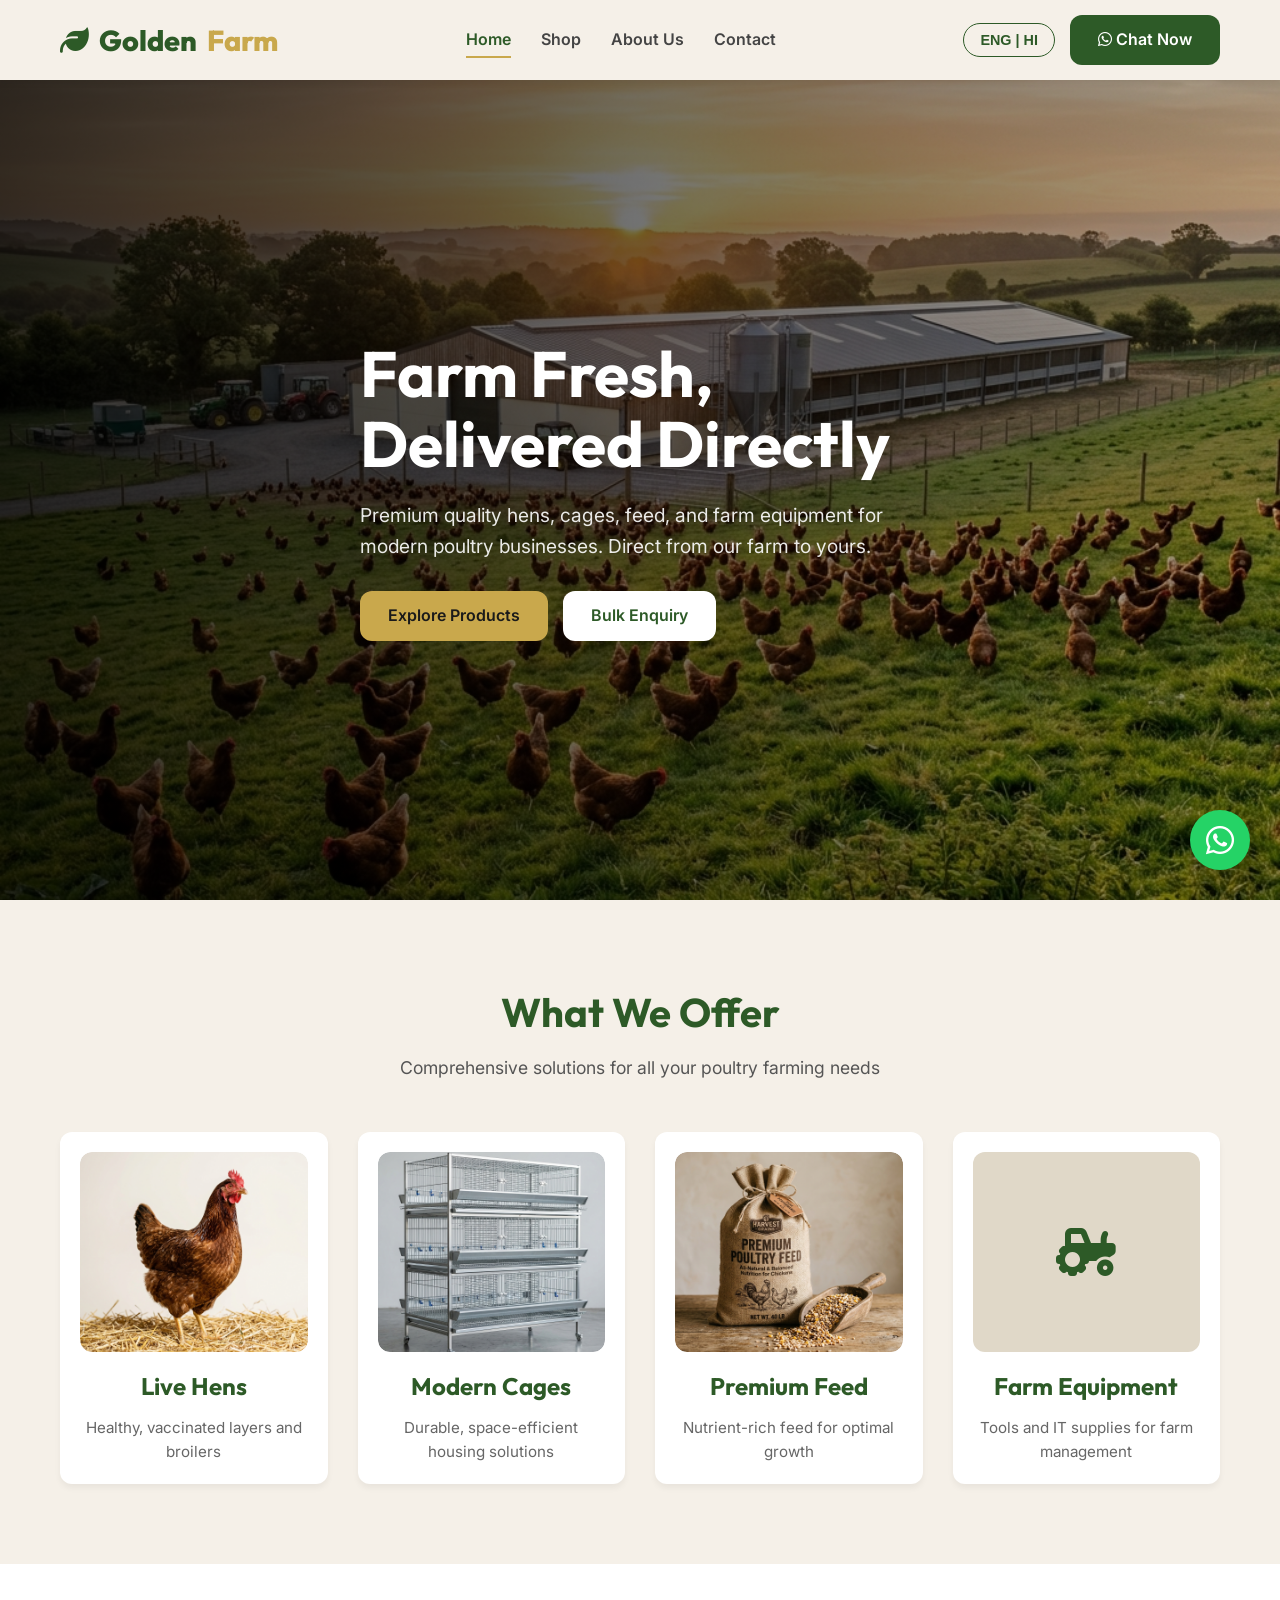
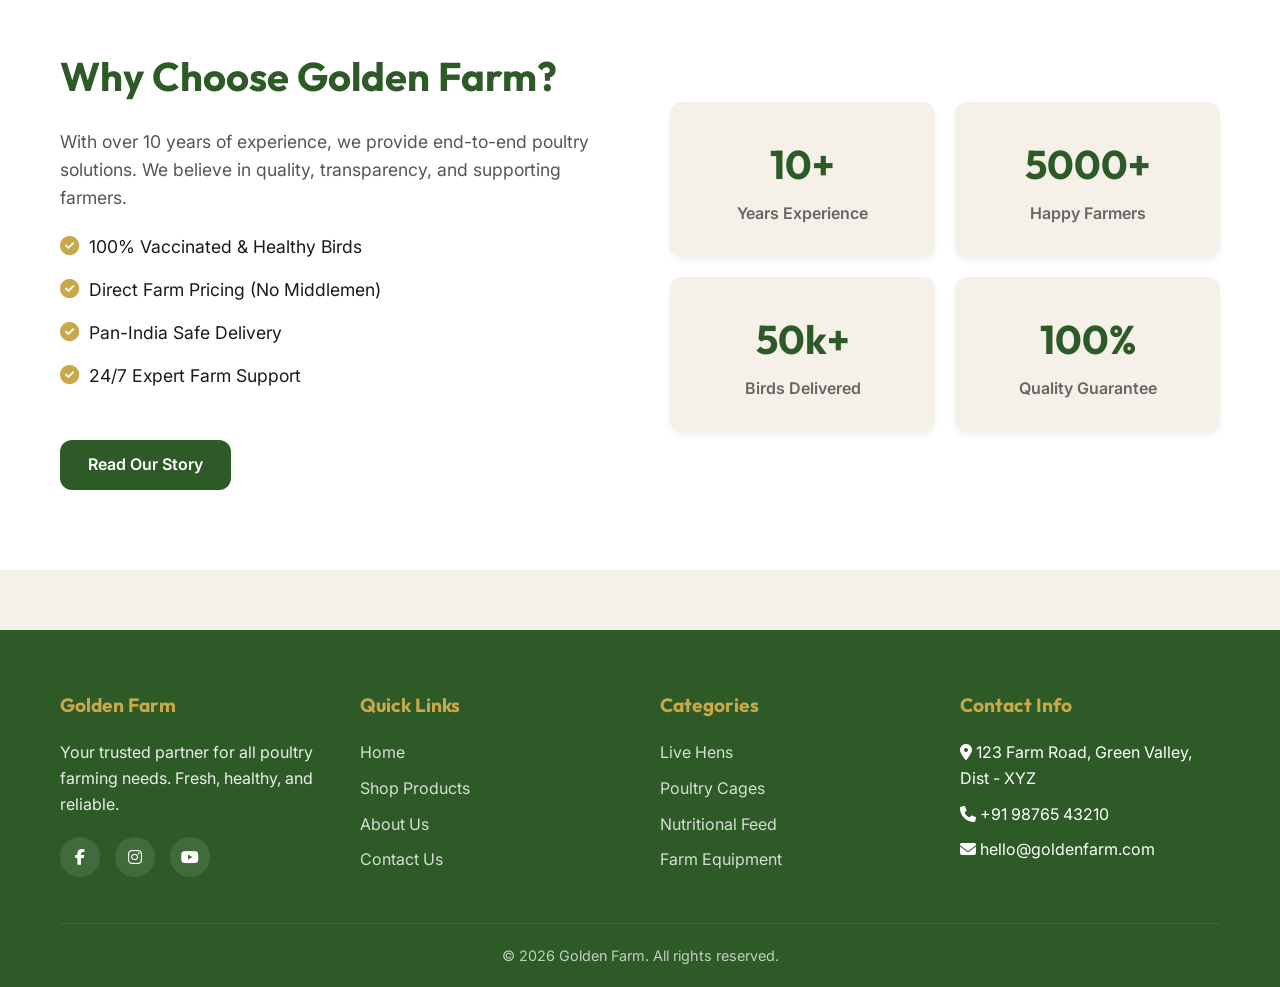
==== index.html @ 522b2b3b "Initial commit: Farm e-commerce website" ====
<!DOCTYPE html>
<html lang="en">
<head>
  <meta charset="UTF-8">
  <meta name="viewport" content="width=device-width, initial-scale=1.0">
  <title>Golden Farm | Premium Poultry Solutions</title>
  <meta name="description" content="Direct from farm poultry solutions. Buy live hens, premium cages, nutritious feed, and modern farming equipment.">
  
  <!-- Fonts -->
  <link rel="preconnect" href="https://fonts.googleapis.com">
  <link rel="preconnect" href="https://fonts.gstatic.com" crossorigin>
  <link href="https://fonts.googleapis.com/css2?family=Inter:wght@400;500;600&family=Outfit:wght@400;600;700;800&display=swap" rel="stylesheet">
  
  <!-- Icons -->
  <link rel="stylesheet" href="https://cdnjs.cloudflare.com/ajax/libs/font-awesome/6.4.0/css/all.min.css">
  
  <link rel="stylesheet" href="style.css">
</head>
<body>

  <!-- Header -->
  <header>
    <div class="container nav-container">
      <a href="index.html" class="logo">
        <i class="fa-solid fa-leaf"></i> Golden<span>Farm</span>
      </a>
      
      <nav class="nav-links">
        <a href="index.html" class="active">Home</a>
        <a href="shop.html">Shop</a>
        <a href="about.html">About Us</a>
        <a href="contact.html">Contact</a>
      </nav>
      
      <div class="nav-actions">
        <button class="lang-toggle">ENG | HI</button>
        <a href="https://wa.me/1234567890" target="_blank" class="btn btn-primary"><i class="fa-brands fa-whatsapp"></i> Chat Now</a>
      </div>
    </div>
  </header>

  <!-- Hero Section -->
  <section class="hero">
    <div class="hero-overlay"></div>
    <div class="container hero-content">
      <h1>Farm Fresh,<br>Delivered Directly</h1>
      <p>Premium quality hens, cages, feed, and farm equipment for modern poultry businesses. Direct from our farm to yours.</p>
      <div class="hero-buttons">
        <a href="shop.html" class="btn btn-accent">Explore Products</a>
        <a href="contact.html" class="btn btn-primary" style="background: white; color: var(--primary-color);">Bulk Enquiry</a>
      </div>
    </div>
  </section>

  <!-- Featured Categories -->
  <section class="categories section-padding">
    <div class="container">
      <div class="section-title">
        <h2>What We Offer</h2>
        <p>Comprehensive solutions for all your poultry farming needs</p>
      </div>
      
      <div class="category-grid">
        <a href="shop.html?category=hens" class="cat-card">
          <div class="cat-img">
            <img src="assets/hen.png" alt="Live Hens">
          </div>
          <h3>Live Hens</h3>
          <p>Healthy, vaccinated layers and broilers</p>
        </a>
        
        <a href="shop.html?category=cages" class="cat-card">
          <div class="cat-img">
            <img src="assets/cage.png" alt="Poultry Cages">
          </div>
          <h3>Modern Cages</h3>
          <p>Durable, space-efficient housing solutions</p>
        </a>
        
        <a href="shop.html?category=feed" class="cat-card">
          <div class="cat-img">
            <img src="assets/feed.png" alt="Poultry Feed">
          </div>
          <h3>Premium Feed</h3>
          <p>Nutrient-rich feed for optimal growth</p>
        </a>
        
        <a href="shop.html?category=equipment" class="cat-card">
          <div class="cat-img">
            <div style="background:#e0d8c8; height:100%; display:flex; align-items:center; justify-content:center; color:var(--primary-color); font-size:3rem;"><i class="fa-solid fa-tractor"></i></div>
          </div>
          <h3>Farm Equipment</h3>
          <p>Tools and IT supplies for farm management</p>
        </a>
      </div>
    </div>
  </section>

  <!-- Trust Section -->
  <section class="trust-section">
    <div class="container trust-flex">
      <div class="trust-content">
        <h2>Why Choose Golden Farm?</h2>
        <p>With over 10 years of experience, we provide end-to-end poultry solutions. We believe in quality, transparency, and supporting farmers.</p>
        <ul>
          <li><i class="fa-solid fa-check-circle"></i> 100% Vaccinated & Healthy Birds</li>
          <li><i class="fa-solid fa-check-circle"></i> Direct Farm Pricing (No Middlemen)</li>
          <li><i class="fa-solid fa-check-circle"></i> Pan-India Safe Delivery</li>
          <li><i class="fa-solid fa-check-circle"></i> 24/7 Expert Farm Support</li>
        </ul>
        <a href="about.html" class="btn btn-primary" style="margin-top: 20px;">Read Our Story</a>
      </div>
      <div class="trust-stats">
        <div class="stat-box">
          <h3>10+</h3>
          <p>Years Experience</p>
        </div>
        <div class="stat-box">
          <h3>5000+</h3>
          <p>Happy Farmers</p>
        </div>
        <div class="stat-box">
          <h3>50k+</h3>
          <p>Birds Delivered</p>
        </div>
        <div class="stat-box">
          <h3>100%</h3>
          <p>Quality Guarantee</p>
        </div>
      </div>
    </div>
  </section>

  <!-- Floating WhatsApp Button -->
  <a href="https://wa.me/1234567890" target="_blank" class="fab" aria-label="Chat on WhatsApp">
    <i class="fa-brands fa-whatsapp"></i>
  </a>

  <!-- Footer -->
  <footer>
    <div class="container">
      <div class="footer-grid">
        <div class="footer-col">
          <h3>Golden Farm</h3>
          <p>Your trusted partner for all poultry farming needs. Fresh, healthy, and reliable.</p>
          <div class="social-links">
            <a href="#"><i class="fa-brands fa-facebook-f"></i></a>
            <a href="#"><i class="fa-brands fa-instagram"></i></a>
            <a href="#"><i class="fa-brands fa-youtube"></i></a>
          </div>
        </div>
        
        <div class="footer-col">
          <h3>Quick Links</h3>
          <ul>
            <li><a href="index.html">Home</a></li>
            <li><a href="shop.html">Shop Products</a></li>
            <li><a href="about.html">About Us</a></li>
            <li><a href="contact.html">Contact Us</a></li>
          </ul>
        </div>
        
        <div class="footer-col">
          <h3>Categories</h3>
          <ul>
            <li><a href="shop.html">Live Hens</a></li>
            <li><a href="shop.html">Poultry Cages</a></li>
            <li><a href="shop.html">Nutritional Feed</a></li>
            <li><a href="shop.html">Farm Equipment</a></li>
          </ul>
        </div>
        
        <div class="footer-col">
          <h3>Contact Info</h3>
          <ul>
            <li><i class="fa-solid fa-location-dot"></i> 123 Farm Road, Green Valley, Dist - XYZ</li>
            <li><i class="fa-solid fa-phone"></i> +91 98765 43210</li>
            <li><i class="fa-solid fa-envelope"></i> hello@goldenfarm.com</li>
          </ul>
        </div>
      </div>
      <div class="footer-bottom">
        &copy; 2026 Golden Farm. All rights reserved.
      </div>
    </div>
  </footer>

</body>
</html>
---- style.css ----
:root {
  --primary-bg: #f5f0e8;
  --primary-color: #2d5a27;
  --accent-color: #c9a84c;
  --text-dark: #1a1a1a;
  --text-light: #ffffff;
  --font-heading: 'Outfit', sans-serif;
  --font-body: 'Inter', sans-serif;
  --shadow-subtle: 0 4px 6px rgba(0,0,0,0.05);
  --shadow-hover: 0 10px 20px rgba(0,0,0,0.12);
  --transition: all 0.3s ease;
  --border-radius: 12px;
}

* {
  margin: 0;
  padding: 0;
  box-sizing: border-box;
}

body {
  font-family: var(--font-body);
  background-color: var(--primary-bg);
  color: var(--text-dark);
  line-height: 1.6;
  padding-top: 80px; /* offset for sticky header */
}

h1, h2, h3, h4, h5, h6 {
  font-family: var(--font-heading);
  font-weight: 700;
  color: var(--primary-color);
}

a {
  text-decoration: none;
  color: inherit;
}

ul {
  list-style: none;
}

img {
  max-width: 100%;
  height: auto;
  display: block;
  border-radius: var(--border-radius);
}

.container {
  max-width: 1200px;
  margin: 0 auto;
  padding: 0 20px;
}

.section-padding {
  padding: 80px 0;
}

.section-title {
  text-align: center;
  margin-bottom: 50px;
}

.section-title h2 {
  font-size: 2.5rem;
  margin-bottom: 10px;
}

.section-title p {
  color: #555;
  font-size: 1.1rem;
}

/* --- BUTTONS --- */
.btn {
  display: inline-block;
  padding: 12px 28px;
  border-radius: var(--border-radius);
  font-weight: 600;
  cursor: pointer;
  transition: var(--transition);
  border: none;
  font-family: var(--font-body);
  text-align: center;
}

.btn-primary {
  background-color: var(--primary-color);
  color: var(--text-light);
}

.btn-primary:hover {
  background-color: #1e3d1a;
  transform: translateY(-2px);
  box-shadow: var(--shadow-hover);
}

.btn-accent {
  background-color: var(--accent-color);
  color: var(--text-dark);
}

.btn-accent:hover {
  background-color: #b5953d;
  transform: translateY(-2px);
  box-shadow: var(--shadow-hover);
}

/* --- NAVBAR --- */
header {
  background-color: rgba(245, 240, 232, 0.95);
  backdrop-filter: blur(10px);
  position: fixed;
  top: 0;
  width: 100%;
  z-index: 1000;
  box-shadow: var(--shadow-subtle);
  transition: var(--transition);
}

.nav-container {
  display: flex;
  justify-content: space-between;
  align-items: center;
  height: 80px;
}

.logo {
  font-family: var(--font-heading);
  font-size: 1.8rem;
  font-weight: 800;
  color: var(--primary-color);
  display: flex;
  align-items: center;
  gap: 10px;
}

.logo span {
  color: var(--accent-color);
}

.nav-links {
  display: flex;
  gap: 30px;
}

.nav-links a {
  font-weight: 600;
  color: #444;
  transition: var(--transition);
  padding: 5px 0;
  position: relative;
}

.nav-links a:hover, .nav-links a.active {
  color: var(--primary-color);
}

.nav-links a::after {
  content: '';
  position: absolute;
  width: 0;
  height: 2px;
  bottom: 0;
  left: 0;
  background-color: var(--accent-color);
  transition: var(--transition);
}

.nav-links a:hover::after, .nav-links a.active::after {
  width: 100%;
}

.nav-actions {
  display: flex;
  align-items: center;
  gap: 15px;
}

.lang-toggle {
  background: none;
  border: 1px solid var(--primary-color);
  color: var(--primary-color);
  padding: 8px 16px;
  border-radius: 20px;
  cursor: pointer;
  font-size: 0.9rem;
  font-weight: 700;
  transition: var(--transition);
}

.lang-toggle:hover {
  background: var(--primary-color);
  color: var(--text-light);
}

/* --- HERO SECTION --- */
.hero {
  position: relative;
  height: calc(100vh - 80px);
  min-height: 600px;
  background: url('assets/hero.png') center/cover no-repeat;
  display: flex;
  align-items: center;
}

.hero-overlay {
  position: absolute;
  top: 0; left: 0; width: 100%; height: 100%;
  background: linear-gradient(to right, rgba(0,0,0,0.8) 0%, rgba(0,0,0,0.3) 100%);
}

.hero-content {
  position: relative;
  z-index: 10;
  color: var(--text-light);
  max-width: 600px;
}

.hero-content h1 {
  font-size: 4rem;
  color: var(--text-light);
  margin-bottom: 20px;
  line-height: 1.1;
}

.hero-content p {
  font-size: 1.2rem;
  margin-bottom: 30px;
  opacity: 0.9;
}

.hero-buttons {
  display: flex;
  gap: 15px;
}

/* --- CATEGORIES --- */
.category-grid {
  display: grid;
  grid-template-columns: repeat(auto-fit, minmax(250px, 1fr));
  gap: 30px;
}

.cat-card {
  background: white;
  border-radius: var(--border-radius);
  padding: 20px;
  text-align: center;
  box-shadow: var(--shadow-subtle);
  transition: var(--transition);
  display: block;
}

.cat-card:hover {
  transform: translateY(-10px);
  box-shadow: var(--shadow-hover);
}

.cat-img {
  height: 200px;
  border-radius: var(--border-radius);
  overflow: hidden;
  margin-bottom: 15px;
}

.cat-img img {
  width: 100%;
  height: 100%;
  object-fit: cover;
  transition: transform 0.5s ease;
}

.cat-card:hover .cat-img img {
  transform: scale(1.05);
}

.cat-card h3 {
  font-size: 1.5rem;
  margin-bottom: 10px;
}

.cat-card p {
  color: #666;
  font-size: 0.95rem;
}

/* --- TRUST SECTION --- */
.trust-section {
  background-color: white;
  padding: 80px 0;
}

.trust-flex {
  display: flex;
  align-items: center;
  gap: 60px;
}

.trust-content {
  flex: 1;
}

.trust-content h2 {
  font-size: 2.5rem;
  margin-bottom: 20px;
}

.trust-content p {
  color: #555;
  margin-bottom: 20px;
  font-size: 1.1rem;
}

.trust-content ul {
  margin-bottom: 30px;
}

.trust-content ul li {
  margin-bottom: 15px;
  font-size: 1.1rem;
  display: flex;
  align-items: center;
  gap: 10px;
}

.trust-content ul li i {
  color: var(--accent-color);
  font-size: 1.2rem;
}

.trust-stats {
  flex: 1;
  display: grid;
  grid-template-columns: 1fr 1fr;
  gap: 20px;
}

.stat-box {
  background: var(--primary-bg);
  padding: 30px 20px;
  border-radius: var(--border-radius);
  text-align: center;
  box-shadow: var(--shadow-subtle);
}

.stat-box h3 {
  font-size: 2.5rem;
  color: var(--primary-color);
  margin-bottom: 5px;
}

.stat-box p {
  font-weight: 600;
  color: #666;
}

/* --- SHOP FILTERS & GRID --- */
.shop-filters {
  display: flex;
  justify-content: center;
  gap: 15px;
  margin-bottom: 40px;
  flex-wrap: wrap;
}

.filter-btn {
  background: white;
  border: 1px solid #ddd;
  padding: 10px 20px;
  border-radius: 30px;
  font-weight: 600;
  cursor: pointer;
  transition: var(--transition);
}

.filter-btn:hover, .filter-btn.active {
  background: var(--primary-color);
  color: white;
  border-color: var(--primary-color);
}

.product-grid {
  display: grid;
  grid-template-columns: repeat(auto-fill, minmax(280px, 1fr));
  gap: 30px;
}

.product-card {
  background: white;
  border-radius: var(--border-radius);
  overflow: hidden;
  box-shadow: var(--shadow-subtle);
  transition: var(--transition);
  display: flex;
  flex-direction: column;
}

.product-card:hover {
  transform: translateY(-5px);
  box-shadow: var(--shadow-hover);
}

.product-img {
  height: 250px;
  width: 100%;
  object-fit: cover;
  border-radius: 0;
}

.product-info {
  padding: 20px;
  display: flex;
  flex-direction: column;
  flex-grow: 1;
}

.product-info h3 {
  font-size: 1.3rem;
  margin-bottom: 5px;
}

.product-category {
  color: #888;
  font-size: 0.9rem;
  margin-bottom: 15px;
  text-transform: uppercase;
  letter-spacing: 1px;
}

.product-price {
  font-weight: 700;
  font-size: 1.2rem;
  color: var(--primary-color);
  margin-bottom: 20px;
}

.product-card .btn {
  width: 100%;
  margin-top: auto;
  display: flex;
  justify-content: center;
  align-items: center;
  gap: 10px;
}

/* --- ABOUT PAGE --- */
.page-header {
  background-color: var(--primary-color);
  color: white;
  padding: 60px 0;
  text-align: center;
}

.page-header h1 {
  color: white;
  font-size: 3rem;
  margin-bottom: 10px;
}

.page-header p {
  opacity: 0.9;
  font-size: 1.2rem;
}

.about-content {
  display: flex;
  gap: 50px;
  align-items: center;
}

.about-text {
  flex: 1;
}

.about-text p {
  margin-bottom: 20px;
  font-size: 1.1rem;
  color: #444;
}

.about-image {
  flex: 1;
}

.about-image img {
  border-radius: var(--border-radius);
  box-shadow: var(--shadow-hover);
}

/* --- CONTACT PAGE --- */
.contact-wrapper {
  display: flex;
  gap: 50px;
}

.contact-info {
  flex: 1;
  background: white;
  padding: 40px;
  border-radius: var(--border-radius);
  box-shadow: var(--shadow-subtle);
}

.contact-info h3 {
  font-size: 1.8rem;
  margin-bottom: 20px;
}

.contact-method {
  display: flex;
  align-items: flex-start;
  gap: 15px;
  margin-bottom: 30px;
}

.contact-method i {
  font-size: 1.5rem;
  color: var(--primary-color);
  margin-top: 5px;
}

.contact-method h4 {
  font-size: 1.1rem;
  margin-bottom: 5px;
}

.contact-method p {
  color: #666;
}

.contact-form {
  flex: 1.5;
  background: white;
  padding: 40px;
  border-radius: var(--border-radius);
  box-shadow: var(--shadow-subtle);
}

.form-group {
  margin-bottom: 20px;
}

.form-group label {
  display: block;
  font-weight: 600;
  margin-bottom: 8px;
  color: var(--text-dark);
}

.form-control {
  width: 100%;
  padding: 12px 15px;
  border: 1px solid #ccc;
  border-radius: 8px;
  font-family: var(--font-body);
  font-size: 1rem;
  transition: var(--transition);
}

.form-control:focus {
  outline: none;
  border-color: var(--primary-color);
  box-shadow: 0 0 0 3px rgba(45, 90, 39, 0.2);
}

textarea.form-control {
  resize: vertical;
  min-height: 120px;
}

/* --- FAB (WhatsApp) --- */
.fab {
  position: fixed;
  bottom: 30px;
  right: 30px;
  background-color: #25D366;
  color: white;
  width: 60px;
  height: 60px;
  border-radius: 50%;
  display: flex;
  justify-content: center;
  align-items: center;
  font-size: 2rem;
  box-shadow: var(--shadow-hover);
  z-index: 999;
  transition: var(--transition);
}

.fab:hover {
  transform: scale(1.1);
  color: white;
}

/* --- FOOTER --- */
footer {
  background-color: var(--primary-color);
  color: var(--text-light);
  padding: 60px 0 20px;
  margin-top: 60px;
}

.footer-grid {
  display: grid;
  grid-template-columns: repeat(auto-fit, minmax(250px, 1fr));
  gap: 40px;
  margin-bottom: 40px;
}

.footer-col h3 {
  color: var(--accent-color);
  margin-bottom: 20px;
  font-size: 1.2rem;
}

.footer-col p {
  opacity: 0.9;
  margin-bottom: 10px;
}

.footer-col ul li {
  margin-bottom: 10px;
}

.footer-col ul li a {
  opacity: 0.8;
  transition: var(--transition);
}

.footer-col ul li a:hover {
  opacity: 1;
  color: var(--accent-color);
}

.social-links {
  display: flex;
  gap: 15px;
  margin-top: 20px;
}

.social-links a {
  display: inline-flex;
  justify-content: center;
  align-items: center;
  width: 40px;
  height: 40px;
  background-color: rgba(255,255,255,0.1);
  border-radius: 50%;
  transition: var(--transition);
  color: white;
}

.social-links a:hover {
  background-color: var(--accent-color);
  color: var(--primary-color);
}

.footer-bottom {
  text-align: center;
  padding-top: 20px;
  border-top: 1px solid rgba(255,255,255,0.1);
  opacity: 0.7;
  font-size: 0.9rem;
}

/* --- MEDIA QUERIES --- */
@media (max-width: 992px) {
  .hero-content h1 {
    font-size: 3rem;
  }
  .trust-flex, .about-content, .contact-wrapper {
    flex-direction: column;
  }
}

@media (max-width: 768px) {
  .nav-links {
    display: none;
  }
  .hero-content h1 {
    font-size: 2.5rem;
  }
  .section-padding {
    padding: 50px 0;
  }
}
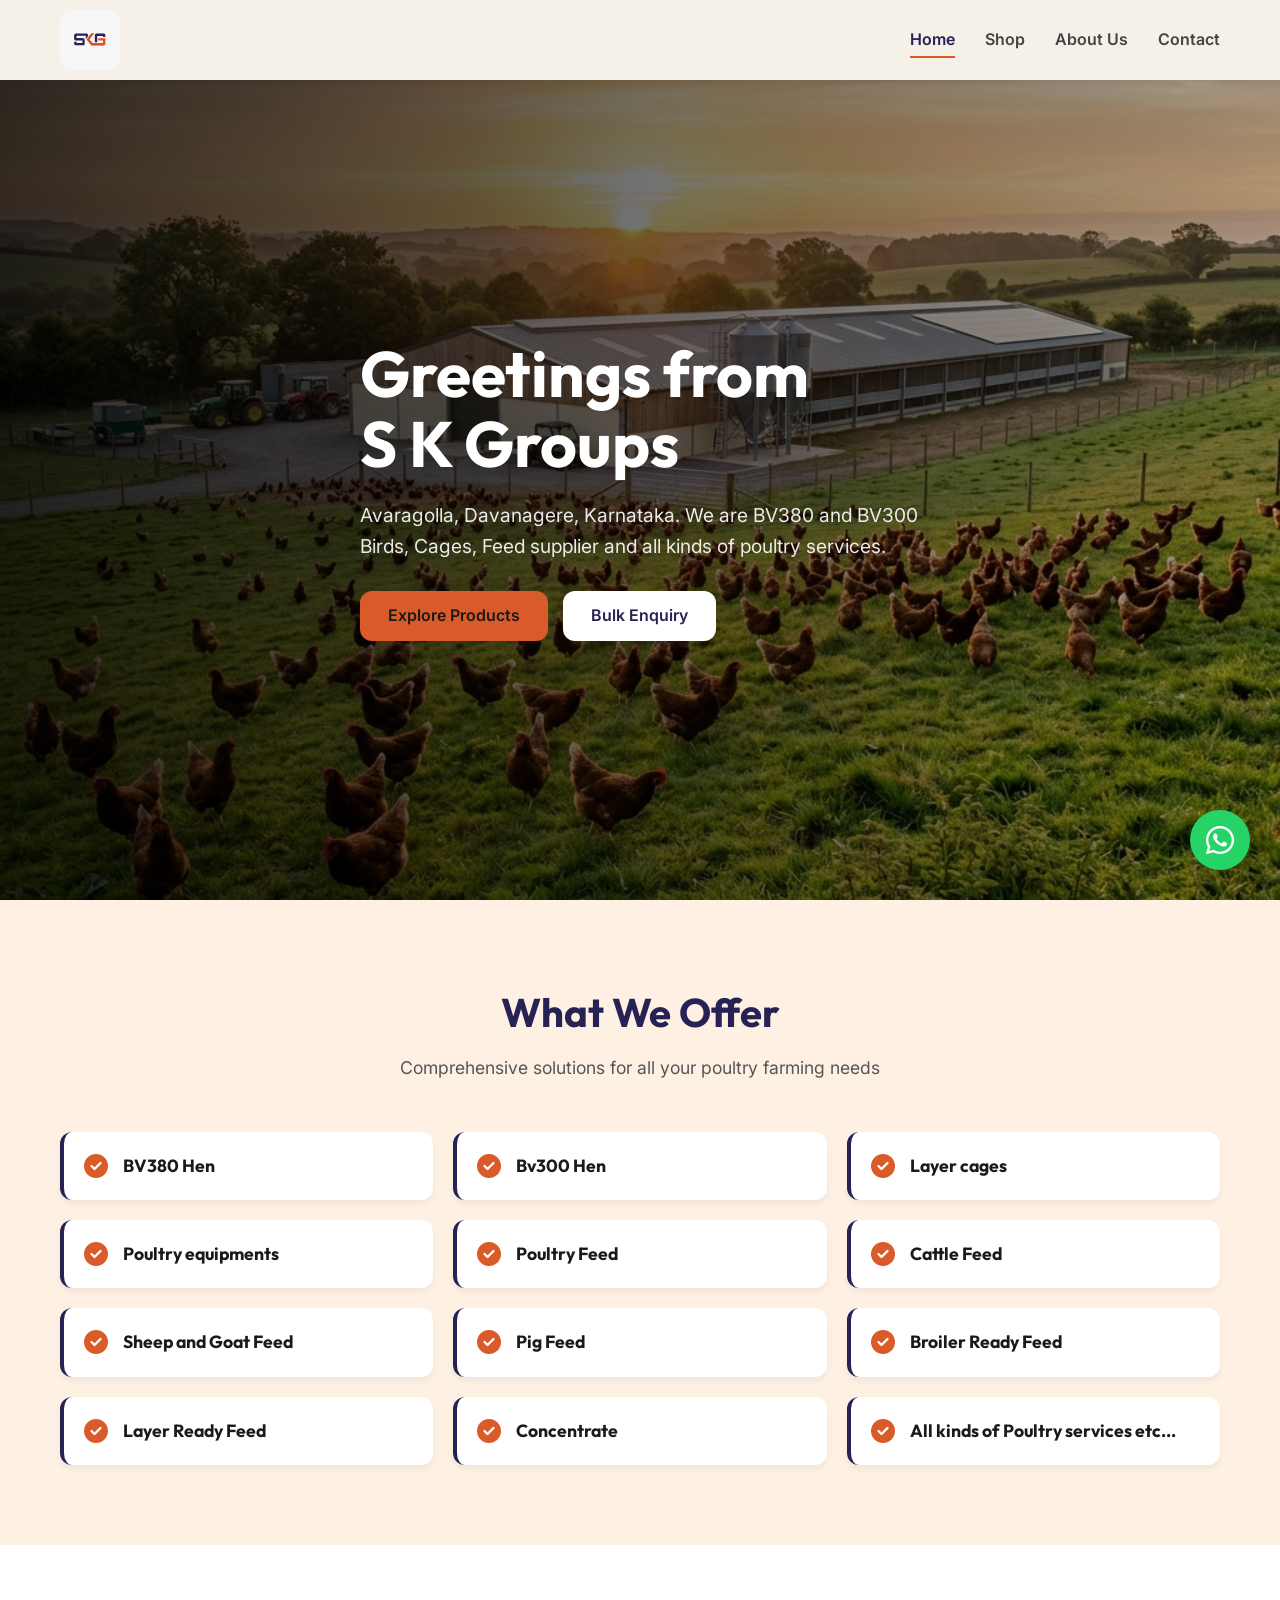
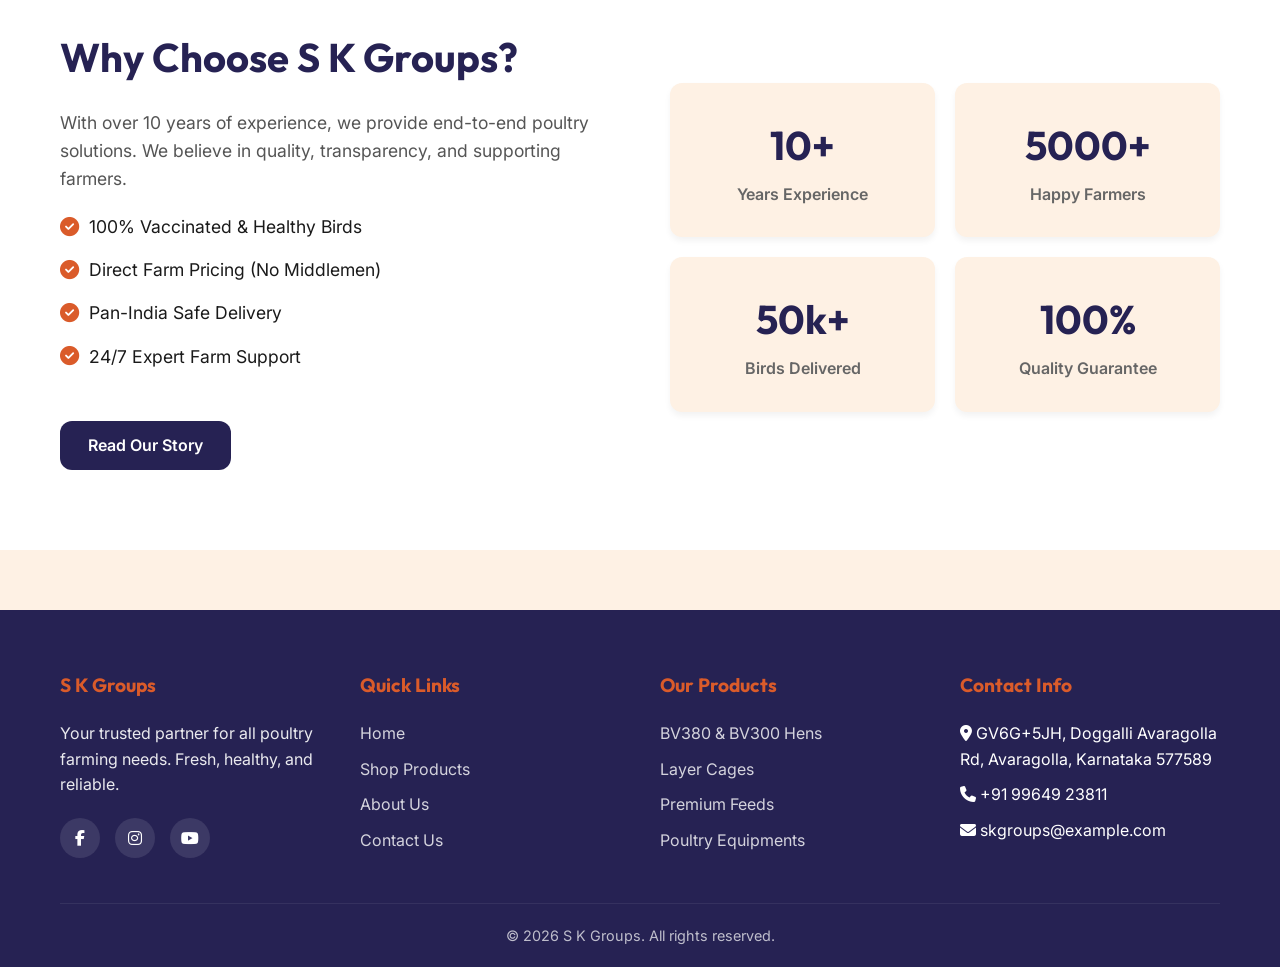
==== commit 069b7725: "Update shop products, navigation, logo and styling" ====
--- a/index.html
+++ b/index.html
@@ -3,7 +3,7 @@
 <head>
   <meta charset="UTF-8">
   <meta name="viewport" content="width=device-width, initial-scale=1.0">
-  <title>Golden Farm | Premium Poultry Solutions</title>
+  <title>S K Groups | Premium Poultry Solutions</title>
   <meta name="description" content="Direct from farm poultry solutions. Buy live hens, premium cages, nutritious feed, and modern farming equipment.">
   
   <!-- Fonts -->
@@ -22,7 +22,7 @@
   <header>
     <div class="container nav-container">
       <a href="index.html" class="logo">
-        <i class="fa-solid fa-leaf"></i> Golden<span>Farm</span>
+        <img src="images/logo.svg" alt="S K Groups Logo" style="height: 60px;">
       </a>
       
       <nav class="nav-links">
@@ -32,10 +32,10 @@
         <a href="contact.html">Contact</a>
       </nav>
       
-      <div class="nav-actions">
-        <button class="lang-toggle">ENG | HI</button>
-        <a href="https://wa.me/1234567890" target="_blank" class="btn btn-primary"><i class="fa-brands fa-whatsapp"></i> Chat Now</a>
-      </div>
+      <!-- Mobile Menu Button -->
+      <button class="mobile-menu-btn" aria-label="Toggle navigation" style="display: none; background: none; border: none; font-size: 1.5rem; color: var(--primary-color); cursor: pointer;">
+        <i class="fa-solid fa-bars"></i>
+      </button>
     </div>
   </header>
 
@@ -43,8 +43,8 @@
   <section class="hero">
     <div class="hero-overlay"></div>
     <div class="container hero-content">
-      <h1>Farm Fresh,<br>Delivered Directly</h1>
-      <p>Premium quality hens, cages, feed, and farm equipment for modern poultry businesses. Direct from our farm to yours.</p>
+      <h1>Greetings from<br>S K Groups</h1>
+      <p>Avaragolla, Davanagere, Karnataka. We are BV380 and BV300 Birds, Cages, Feed supplier and all kinds of poultry services.</p>
       <div class="hero-buttons">
         <a href="shop.html" class="btn btn-accent">Explore Products</a>
         <a href="contact.html" class="btn btn-primary" style="background: white; color: var(--primary-color);">Bulk Enquiry</a>
@@ -60,38 +60,67 @@
         <p>Comprehensive solutions for all your poultry farming needs</p>
       </div>
       
-      <div class="category-grid">
-        <a href="shop.html?category=hens" class="cat-card">
-          <div class="cat-img">
-            <img src="assets/hen.png" alt="Live Hens">
-          </div>
-          <h3>Live Hens</h3>
-          <p>Healthy, vaccinated layers and broilers</p>
-        </a>
-        
-        <a href="shop.html?category=cages" class="cat-card">
-          <div class="cat-img">
-            <img src="assets/cage.png" alt="Poultry Cages">
-          </div>
-          <h3>Modern Cages</h3>
-          <p>Durable, space-efficient housing solutions</p>
-        </a>
-        
-        <a href="shop.html?category=feed" class="cat-card">
-          <div class="cat-img">
-            <img src="assets/feed.png" alt="Poultry Feed">
-          </div>
-          <h3>Premium Feed</h3>
-          <p>Nutrient-rich feed for optimal growth</p>
-        </a>
-        
-        <a href="shop.html?category=equipment" class="cat-card">
-          <div class="cat-img">
-            <div style="background:#e0d8c8; height:100%; display:flex; align-items:center; justify-content:center; color:var(--primary-color); font-size:3rem;"><i class="fa-solid fa-tractor"></i></div>
-          </div>
-          <h3>Farm Equipment</h3>
-          <p>Tools and IT supplies for farm management</p>
-        </a>
+      <div style="display: grid; grid-template-columns: repeat(auto-fill, minmax(280px, 1fr)); gap: 20px;">
+        <!-- Item 1 -->
+        <div style="background: white; padding: 20px; border-radius: var(--border-radius); box-shadow: var(--shadow-subtle); display: flex; align-items: center; gap: 15px; border-left: 4px solid var(--primary-color);">
+           <i class="fa-solid fa-check-circle" style="color: var(--accent-color); font-size: 1.5rem;"></i>
+           <h3 style="margin: 0; font-size: 1.1rem; color: var(--text-dark);">BV380 Hen</h3>
+        </div>
+        <!-- Item 2 -->
+        <div style="background: white; padding: 20px; border-radius: var(--border-radius); box-shadow: var(--shadow-subtle); display: flex; align-items: center; gap: 15px; border-left: 4px solid var(--primary-color);">
+           <i class="fa-solid fa-check-circle" style="color: var(--accent-color); font-size: 1.5rem;"></i>
+           <h3 style="margin: 0; font-size: 1.1rem; color: var(--text-dark);">Bv300 Hen</h3>
+        </div>
+        <!-- Item 3 -->
+        <div style="background: white; padding: 20px; border-radius: var(--border-radius); box-shadow: var(--shadow-subtle); display: flex; align-items: center; gap: 15px; border-left: 4px solid var(--primary-color);">
+           <i class="fa-solid fa-check-circle" style="color: var(--accent-color); font-size: 1.5rem;"></i>
+           <h3 style="margin: 0; font-size: 1.1rem; color: var(--text-dark);">Layer cages</h3>
+        </div>
+        <!-- Item 4 -->
+        <div style="background: white; padding: 20px; border-radius: var(--border-radius); box-shadow: var(--shadow-subtle); display: flex; align-items: center; gap: 15px; border-left: 4px solid var(--primary-color);">
+           <i class="fa-solid fa-check-circle" style="color: var(--accent-color); font-size: 1.5rem;"></i>
+           <h3 style="margin: 0; font-size: 1.1rem; color: var(--text-dark);">Poultry equipments</h3>
+        </div>
+        <!-- Item 5 -->
+        <div style="background: white; padding: 20px; border-radius: var(--border-radius); box-shadow: var(--shadow-subtle); display: flex; align-items: center; gap: 15px; border-left: 4px solid var(--primary-color);">
+           <i class="fa-solid fa-check-circle" style="color: var(--accent-color); font-size: 1.5rem;"></i>
+           <h3 style="margin: 0; font-size: 1.1rem; color: var(--text-dark);">Poultry Feed</h3>
+        </div>
+        <!-- Item 6 -->
+        <div style="background: white; padding: 20px; border-radius: var(--border-radius); box-shadow: var(--shadow-subtle); display: flex; align-items: center; gap: 15px; border-left: 4px solid var(--primary-color);">
+           <i class="fa-solid fa-check-circle" style="color: var(--accent-color); font-size: 1.5rem;"></i>
+           <h3 style="margin: 0; font-size: 1.1rem; color: var(--text-dark);">Cattle Feed</h3>
+        </div>
+        <!-- Item 7 -->
+        <div style="background: white; padding: 20px; border-radius: var(--border-radius); box-shadow: var(--shadow-subtle); display: flex; align-items: center; gap: 15px; border-left: 4px solid var(--primary-color);">
+           <i class="fa-solid fa-check-circle" style="color: var(--accent-color); font-size: 1.5rem;"></i>
+           <h3 style="margin: 0; font-size: 1.1rem; color: var(--text-dark);">Sheep and Goat Feed</h3>
+        </div>
+        <!-- Item 8 -->
+        <div style="background: white; padding: 20px; border-radius: var(--border-radius); box-shadow: var(--shadow-subtle); display: flex; align-items: center; gap: 15px; border-left: 4px solid var(--primary-color);">
+           <i class="fa-solid fa-check-circle" style="color: var(--accent-color); font-size: 1.5rem;"></i>
+           <h3 style="margin: 0; font-size: 1.1rem; color: var(--text-dark);">Pig Feed</h3>
+        </div>
+        <!-- Item 9 -->
+        <div style="background: white; padding: 20px; border-radius: var(--border-radius); box-shadow: var(--shadow-subtle); display: flex; align-items: center; gap: 15px; border-left: 4px solid var(--primary-color);">
+           <i class="fa-solid fa-check-circle" style="color: var(--accent-color); font-size: 1.5rem;"></i>
+           <h3 style="margin: 0; font-size: 1.1rem; color: var(--text-dark);">Broiler Ready Feed</h3>
+        </div>
+        <!-- Item 10 -->
+        <div style="background: white; padding: 20px; border-radius: var(--border-radius); box-shadow: var(--shadow-subtle); display: flex; align-items: center; gap: 15px; border-left: 4px solid var(--primary-color);">
+           <i class="fa-solid fa-check-circle" style="color: var(--accent-color); font-size: 1.5rem;"></i>
+           <h3 style="margin: 0; font-size: 1.1rem; color: var(--text-dark);">Layer Ready Feed</h3>
+        </div>
+        <!-- Item 11 -->
+        <div style="background: white; padding: 20px; border-radius: var(--border-radius); box-shadow: var(--shadow-subtle); display: flex; align-items: center; gap: 15px; border-left: 4px solid var(--primary-color);">
+           <i class="fa-solid fa-check-circle" style="color: var(--accent-color); font-size: 1.5rem;"></i>
+           <h3 style="margin: 0; font-size: 1.1rem; color: var(--text-dark);">Concentrate</h3>
+        </div>
+        <!-- Item 12 -->
+        <div style="background: white; padding: 20px; border-radius: var(--border-radius); box-shadow: var(--shadow-subtle); display: flex; align-items: center; gap: 15px; border-left: 4px solid var(--primary-color);">
+           <i class="fa-solid fa-check-circle" style="color: var(--accent-color); font-size: 1.5rem;"></i>
+           <h3 style="margin: 0; font-size: 1.1rem; color: var(--text-dark);">All kinds of Poultry services etc...</h3>
+        </div>
       </div>
     </div>
   </section>
@@ -100,7 +129,7 @@
   <section class="trust-section">
     <div class="container trust-flex">
       <div class="trust-content">
-        <h2>Why Choose Golden Farm?</h2>
+        <h2>Why Choose S K Groups?</h2>
         <p>With over 10 years of experience, we provide end-to-end poultry solutions. We believe in quality, transparency, and supporting farmers.</p>
         <ul>
           <li><i class="fa-solid fa-check-circle"></i> 100% Vaccinated & Healthy Birds</li>
@@ -132,7 +161,7 @@
   </section>
 
   <!-- Floating WhatsApp Button -->
-  <a href="https://wa.me/1234567890" target="_blank" class="fab" aria-label="Chat on WhatsApp">
+  <a href="https://wa.me/919964923811" target="_blank" class="fab" aria-label="Chat on WhatsApp">
     <i class="fa-brands fa-whatsapp"></i>
   </a>
 
@@ -141,7 +170,7 @@
     <div class="container">
       <div class="footer-grid">
         <div class="footer-col">
-          <h3>Golden Farm</h3>
+          <h3>S K Groups</h3>
           <p>Your trusted partner for all poultry farming needs. Fresh, healthy, and reliable.</p>
           <div class="social-links">
             <a href="#"><i class="fa-brands fa-facebook-f"></i></a>
@@ -161,26 +190,26 @@
         </div>
         
         <div class="footer-col">
-          <h3>Categories</h3>
+          <h3>Our Products</h3>
           <ul>
-            <li><a href="shop.html">Live Hens</a></li>
-            <li><a href="shop.html">Poultry Cages</a></li>
-            <li><a href="shop.html">Nutritional Feed</a></li>
-            <li><a href="shop.html">Farm Equipment</a></li>
+            <li><a href="shop.html">BV380 & BV300 Hens</a></li>
+            <li><a href="shop.html">Layer Cages</a></li>
+            <li><a href="shop.html">Premium Feeds</a></li>
+            <li><a href="shop.html">Poultry Equipments</a></li>
           </ul>
         </div>
         
         <div class="footer-col">
           <h3>Contact Info</h3>
           <ul>
-            <li><i class="fa-solid fa-location-dot"></i> 123 Farm Road, Green Valley, Dist - XYZ</li>
-            <li><i class="fa-solid fa-phone"></i> +91 98765 43210</li>
-            <li><i class="fa-solid fa-envelope"></i> hello@goldenfarm.com</li>
+            <li><i class="fa-solid fa-location-dot"></i> GV6G+5JH, Doggalli Avaragolla Rd, Avaragolla, Karnataka 577589</li>
+            <li><i class="fa-solid fa-phone"></i> +91 99649 23811</li>
+            <li><i class="fa-solid fa-envelope"></i> skgroups@example.com</li>
           </ul>
         </div>
       </div>
       <div class="footer-bottom">
-        &copy; 2026 Golden Farm. All rights reserved.
+        &copy; 2026 S K Groups. All rights reserved.
       </div>
     </div>
   </footer>
--- a/style.css
+++ b/style.css
@@ -1,7 +1,7 @@
 :root {
-  --primary-bg: #f5f0e8;
-  --primary-color: #2d5a27;
-  --accent-color: #c9a84c;
+  --primary-bg: #FEF1E4;
+  --primary-color: #262253;
+  --accent-color: #DA5B2A;
   --text-dark: #1a1a1a;
   --text-light: #ffffff;
   --font-heading: 'Outfit', sans-serif;
@@ -92,7 +92,7 @@
 }
 
 .btn-primary:hover {
-  background-color: #1e3d1a;
+  background-color: #1a1738;
   transform: translateY(-2px);
   box-shadow: var(--shadow-hover);
 }
@@ -103,7 +103,7 @@
 }
 
 .btn-accent:hover {
-  background-color: #b5953d;
+  background-color: #B84B22;
   transform: translateY(-2px);
   box-shadow: var(--shadow-hover);
 }
@@ -173,27 +173,14 @@
   width: 100%;
 }
 
-.nav-actions {
-  display: flex;
-  align-items: center;
-  gap: 15px;
-}
-
-.lang-toggle {
+.mobile-menu-btn {
+  display: none;
   background: none;
-  border: 1px solid var(--primary-color);
-  color: var(--primary-color);
-  padding: 8px 16px;
-  border-radius: 20px;
+  border: none;
+  font-size: 1.8rem;
+  color: var(--primary-color);
   cursor: pointer;
-  font-size: 0.9rem;
-  font-weight: 700;
-  transition: var(--transition);
-}
-
-.lang-toggle:hover {
-  background: var(--primary-color);
-  color: var(--text-light);
+  z-index: 1001;
 }
 
 /* --- HERO SECTION --- */
@@ -666,7 +653,6 @@
   font-size: 0.9rem;
 }
 
-/* --- MEDIA QUERIES --- */
 @media (max-width: 992px) {
   .hero-content h1 {
     font-size: 3rem;
@@ -677,9 +663,33 @@
 }
 
 @media (max-width: 768px) {
+  .mobile-menu-btn {
+    display: block;
+  }
+  
   .nav-links {
-    display: none;
-  }
+    position: fixed;
+    top: 0;
+    left: -100%; /* Hidden offscreen */
+    width: 100%;
+    height: 100vh;
+    background-color: var(--primary-bg);
+    flex-direction: column;
+    justify-content: center;
+    align-items: center;
+    gap: 40px;
+    transition: left 0.3s ease;
+    z-index: 1000;
+  }
+
+  .nav-links.active {
+    left: 0;
+  }
+
+  .nav-links a {
+    font-size: 1.5rem;
+  }
+
   .hero-content h1 {
     font-size: 2.5rem;
   }
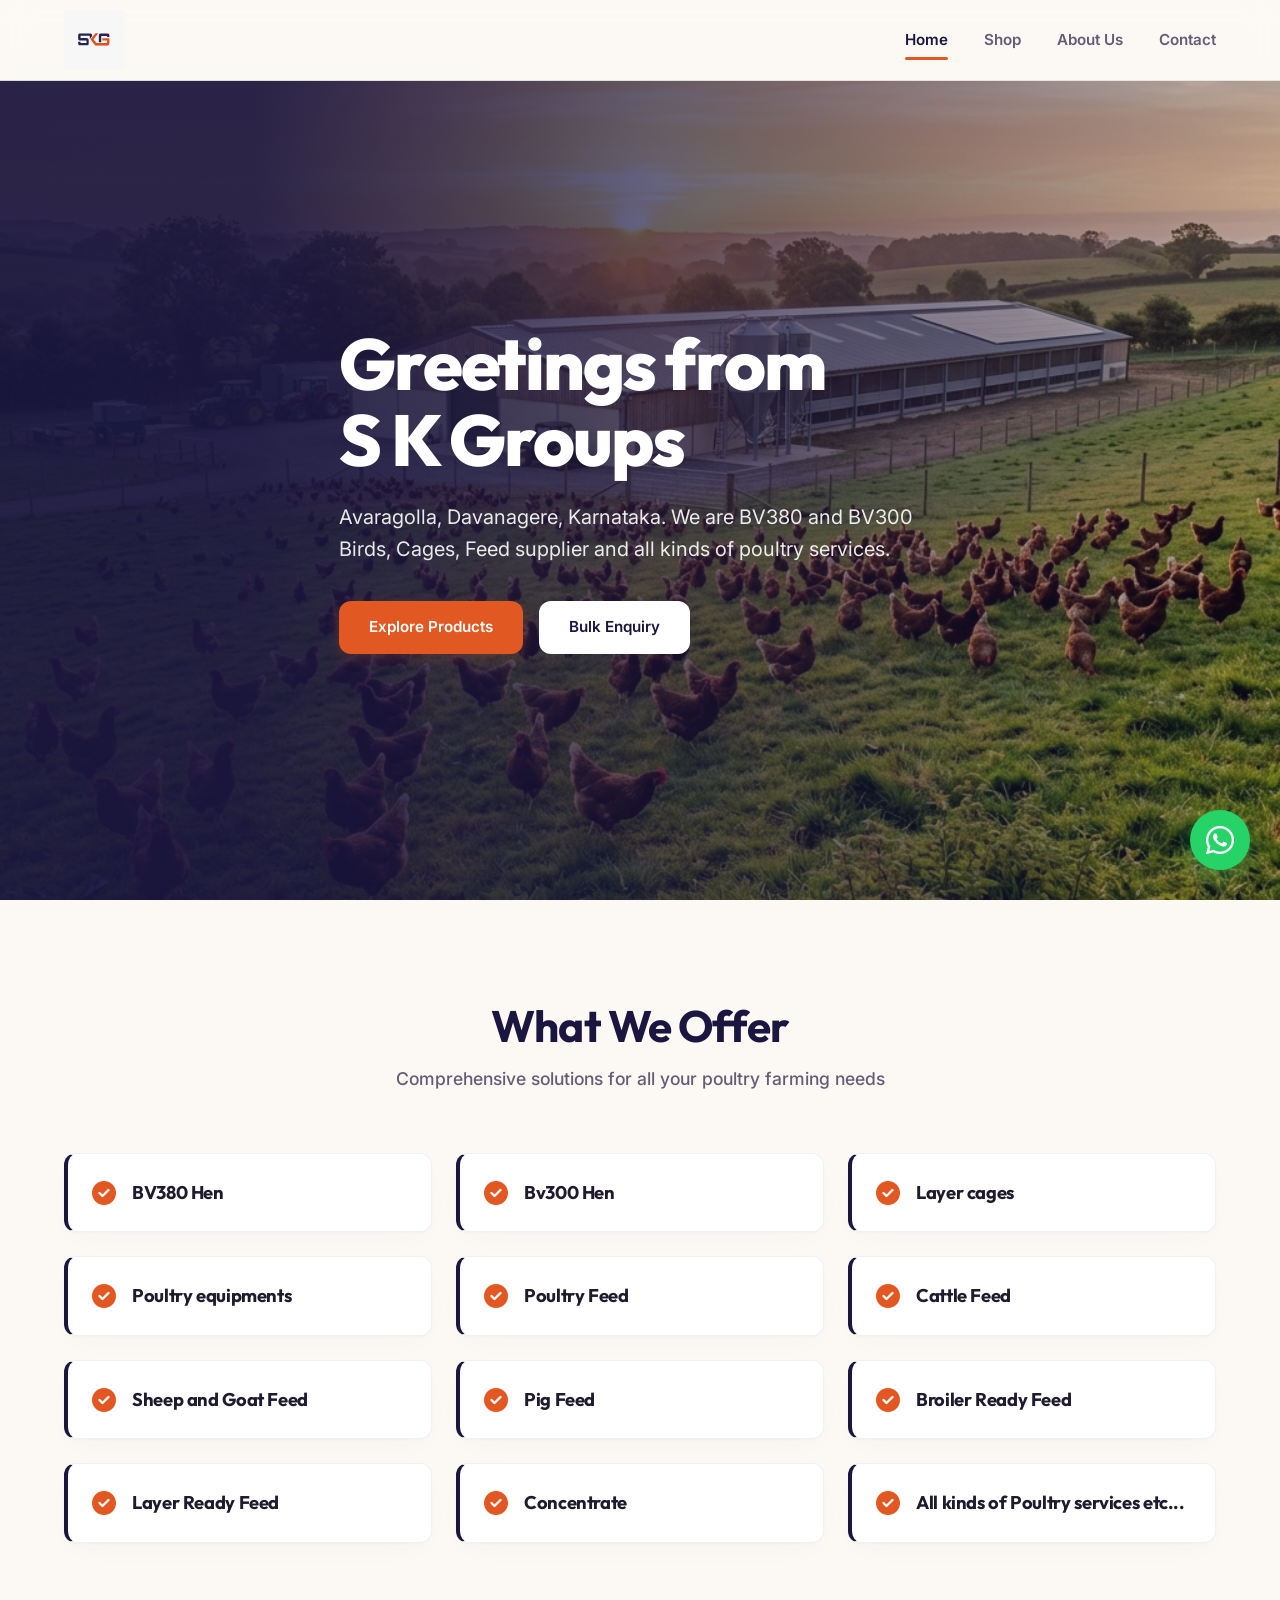
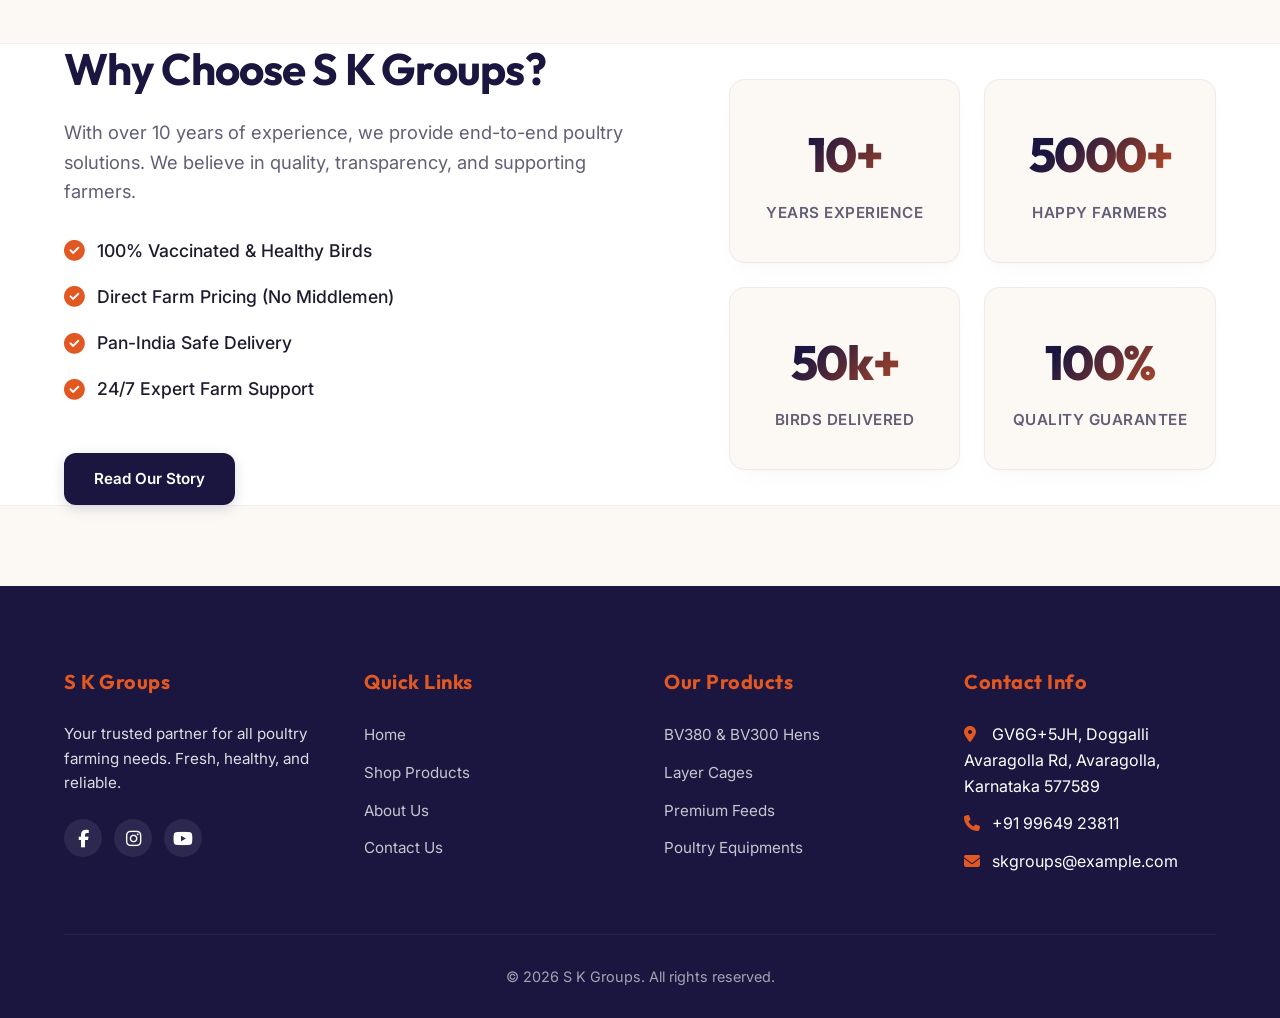
==== commit 7181b718: "Redesign S K Groups UI with professional design tokens, custom components, category badges, and filt" ====
--- a/index.html
+++ b/index.html
@@ -60,66 +60,66 @@
         <p>Comprehensive solutions for all your poultry farming needs</p>
       </div>
       
-      <div style="display: grid; grid-template-columns: repeat(auto-fill, minmax(280px, 1fr)); gap: 20px;">
+      <div class="categories-grid">
         <!-- Item 1 -->
-        <div style="background: white; padding: 20px; border-radius: var(--border-radius); box-shadow: var(--shadow-subtle); display: flex; align-items: center; gap: 15px; border-left: 4px solid var(--primary-color);">
-           <i class="fa-solid fa-check-circle" style="color: var(--accent-color); font-size: 1.5rem;"></i>
-           <h3 style="margin: 0; font-size: 1.1rem; color: var(--text-dark);">BV380 Hen</h3>
+        <div class="category-card">
+           <i class="fa-solid fa-check-circle"></i>
+           <h3>BV380 Hen</h3>
         </div>
         <!-- Item 2 -->
-        <div style="background: white; padding: 20px; border-radius: var(--border-radius); box-shadow: var(--shadow-subtle); display: flex; align-items: center; gap: 15px; border-left: 4px solid var(--primary-color);">
-           <i class="fa-solid fa-check-circle" style="color: var(--accent-color); font-size: 1.5rem;"></i>
-           <h3 style="margin: 0; font-size: 1.1rem; color: var(--text-dark);">Bv300 Hen</h3>
+        <div class="category-card">
+           <i class="fa-solid fa-check-circle"></i>
+           <h3>Bv300 Hen</h3>
         </div>
         <!-- Item 3 -->
-        <div style="background: white; padding: 20px; border-radius: var(--border-radius); box-shadow: var(--shadow-subtle); display: flex; align-items: center; gap: 15px; border-left: 4px solid var(--primary-color);">
-           <i class="fa-solid fa-check-circle" style="color: var(--accent-color); font-size: 1.5rem;"></i>
-           <h3 style="margin: 0; font-size: 1.1rem; color: var(--text-dark);">Layer cages</h3>
+        <div class="category-card">
+           <i class="fa-solid fa-check-circle"></i>
+           <h3>Layer cages</h3>
         </div>
         <!-- Item 4 -->
-        <div style="background: white; padding: 20px; border-radius: var(--border-radius); box-shadow: var(--shadow-subtle); display: flex; align-items: center; gap: 15px; border-left: 4px solid var(--primary-color);">
-           <i class="fa-solid fa-check-circle" style="color: var(--accent-color); font-size: 1.5rem;"></i>
-           <h3 style="margin: 0; font-size: 1.1rem; color: var(--text-dark);">Poultry equipments</h3>
+        <div class="category-card">
+           <i class="fa-solid fa-check-circle"></i>
+           <h3>Poultry equipments</h3>
         </div>
         <!-- Item 5 -->
-        <div style="background: white; padding: 20px; border-radius: var(--border-radius); box-shadow: var(--shadow-subtle); display: flex; align-items: center; gap: 15px; border-left: 4px solid var(--primary-color);">
-           <i class="fa-solid fa-check-circle" style="color: var(--accent-color); font-size: 1.5rem;"></i>
-           <h3 style="margin: 0; font-size: 1.1rem; color: var(--text-dark);">Poultry Feed</h3>
+        <div class="category-card">
+           <i class="fa-solid fa-check-circle"></i>
+           <h3>Poultry Feed</h3>
         </div>
         <!-- Item 6 -->
-        <div style="background: white; padding: 20px; border-radius: var(--border-radius); box-shadow: var(--shadow-subtle); display: flex; align-items: center; gap: 15px; border-left: 4px solid var(--primary-color);">
-           <i class="fa-solid fa-check-circle" style="color: var(--accent-color); font-size: 1.5rem;"></i>
-           <h3 style="margin: 0; font-size: 1.1rem; color: var(--text-dark);">Cattle Feed</h3>
+        <div class="category-card">
+           <i class="fa-solid fa-check-circle"></i>
+           <h3>Cattle Feed</h3>
         </div>
         <!-- Item 7 -->
-        <div style="background: white; padding: 20px; border-radius: var(--border-radius); box-shadow: var(--shadow-subtle); display: flex; align-items: center; gap: 15px; border-left: 4px solid var(--primary-color);">
-           <i class="fa-solid fa-check-circle" style="color: var(--accent-color); font-size: 1.5rem;"></i>
-           <h3 style="margin: 0; font-size: 1.1rem; color: var(--text-dark);">Sheep and Goat Feed</h3>
+        <div class="category-card">
+           <i class="fa-solid fa-check-circle"></i>
+           <h3>Sheep and Goat Feed</h3>
         </div>
         <!-- Item 8 -->
-        <div style="background: white; padding: 20px; border-radius: var(--border-radius); box-shadow: var(--shadow-subtle); display: flex; align-items: center; gap: 15px; border-left: 4px solid var(--primary-color);">
-           <i class="fa-solid fa-check-circle" style="color: var(--accent-color); font-size: 1.5rem;"></i>
-           <h3 style="margin: 0; font-size: 1.1rem; color: var(--text-dark);">Pig Feed</h3>
+        <div class="category-card">
+           <i class="fa-solid fa-check-circle"></i>
+           <h3>Pig Feed</h3>
         </div>
         <!-- Item 9 -->
-        <div style="background: white; padding: 20px; border-radius: var(--border-radius); box-shadow: var(--shadow-subtle); display: flex; align-items: center; gap: 15px; border-left: 4px solid var(--primary-color);">
-           <i class="fa-solid fa-check-circle" style="color: var(--accent-color); font-size: 1.5rem;"></i>
-           <h3 style="margin: 0; font-size: 1.1rem; color: var(--text-dark);">Broiler Ready Feed</h3>
+        <div class="category-card">
+           <i class="fa-solid fa-check-circle"></i>
+           <h3>Broiler Ready Feed</h3>
         </div>
         <!-- Item 10 -->
-        <div style="background: white; padding: 20px; border-radius: var(--border-radius); box-shadow: var(--shadow-subtle); display: flex; align-items: center; gap: 15px; border-left: 4px solid var(--primary-color);">
-           <i class="fa-solid fa-check-circle" style="color: var(--accent-color); font-size: 1.5rem;"></i>
-           <h3 style="margin: 0; font-size: 1.1rem; color: var(--text-dark);">Layer Ready Feed</h3>
+        <div class="category-card">
+           <i class="fa-solid fa-check-circle"></i>
+           <h3>Layer Ready Feed</h3>
         </div>
         <!-- Item 11 -->
-        <div style="background: white; padding: 20px; border-radius: var(--border-radius); box-shadow: var(--shadow-subtle); display: flex; align-items: center; gap: 15px; border-left: 4px solid var(--primary-color);">
-           <i class="fa-solid fa-check-circle" style="color: var(--accent-color); font-size: 1.5rem;"></i>
-           <h3 style="margin: 0; font-size: 1.1rem; color: var(--text-dark);">Concentrate</h3>
+        <div class="category-card">
+           <i class="fa-solid fa-check-circle"></i>
+           <h3>Concentrate</h3>
         </div>
         <!-- Item 12 -->
-        <div style="background: white; padding: 20px; border-radius: var(--border-radius); box-shadow: var(--shadow-subtle); display: flex; align-items: center; gap: 15px; border-left: 4px solid var(--primary-color);">
-           <i class="fa-solid fa-check-circle" style="color: var(--accent-color); font-size: 1.5rem;"></i>
-           <h3 style="margin: 0; font-size: 1.1rem; color: var(--text-dark);">All kinds of Poultry services etc...</h3>
+        <div class="category-card">
+           <i class="fa-solid fa-check-circle"></i>
+           <h3>All kinds of Poultry services etc...</h3>
         </div>
       </div>
     </div>
--- a/style.css
+++ b/style.css
@@ -1,17 +1,29 @@
 :root {
-  --primary-bg: #FEF1E4;
-  --primary-color: #262253;
-  --accent-color: #DA5B2A;
-  --text-dark: #1a1a1a;
-  --text-light: #ffffff;
+  --primary-bg: #FCF9F5;
+  --primary-color: #1A1640;
+  --accent-color: #E25822;
+  --accent-hover: #C54413;
+  --card-bg: #FFFFFF;
+  --text-dark: #1F1B2D;
+  --text-muted: #625E75;
+  --text-light: #FFFFFF;
+  
   --font-heading: 'Outfit', sans-serif;
   --font-body: 'Inter', sans-serif;
-  --shadow-subtle: 0 4px 6px rgba(0,0,0,0.05);
-  --shadow-hover: 0 10px 20px rgba(0,0,0,0.12);
-  --transition: all 0.3s ease;
-  --border-radius: 12px;
-}
-
+  
+  --shadow-subtle: 0 10px 30px -10px rgba(26, 22, 64, 0.04), 0 1px 3px rgba(26, 22, 64, 0.02);
+  --shadow-hover: 0 20px 40px -15px rgba(26, 22, 64, 0.1), 0 2px 8px rgba(26, 22, 64, 0.05);
+  --shadow-glow: 0 0 25px rgba(226, 88, 34, 0.15);
+  
+  --border-color: rgba(26, 22, 64, 0.06);
+  --border-radius-lg: 16px;
+  --border-radius-md: 12px;
+  --border-radius-sm: 8px;
+  
+  --transition: all 0.3s cubic-bezier(0.16, 1, 0.3, 1);
+}
+
+/* --- BASE STYLES --- */
 * {
   margin: 0;
   padding: 0;
@@ -23,18 +35,36 @@
   background-color: var(--primary-bg);
   color: var(--text-dark);
   line-height: 1.6;
-  padding-top: 80px; /* offset for sticky header */
+  padding-top: 80px;
+  -webkit-font-smoothing: antialiased;
+}
+
+/* Custom Scrollbar */
+::-webkit-scrollbar {
+  width: 10px;
+}
+::-webkit-scrollbar-track {
+  background: var(--primary-bg);
+}
+::-webkit-scrollbar-thumb {
+  background: rgba(26, 22, 64, 0.1);
+  border-radius: 5px;
+}
+::-webkit-scrollbar-thumb:hover {
+  background: rgba(26, 22, 64, 0.2);
 }
 
 h1, h2, h3, h4, h5, h6 {
   font-family: var(--font-heading);
   font-weight: 700;
   color: var(--primary-color);
+  letter-spacing: -0.02em;
 }
 
 a {
   text-decoration: none;
   color: inherit;
+  transition: var(--transition);
 }
 
 ul {
@@ -45,78 +75,88 @@
   max-width: 100%;
   height: auto;
   display: block;
-  border-radius: var(--border-radius);
 }
 
 .container {
   max-width: 1200px;
   margin: 0 auto;
-  padding: 0 20px;
+  padding: 0 24px;
 }
 
 .section-padding {
-  padding: 80px 0;
+  padding: 100px 0;
 }
 
 .section-title {
   text-align: center;
-  margin-bottom: 50px;
+  margin-bottom: 60px;
+  max-width: 650px;
+  margin-left: auto;
+  margin-right: auto;
 }
 
 .section-title h2 {
-  font-size: 2.5rem;
-  margin-bottom: 10px;
+  font-size: 2.75rem;
+  margin-bottom: 12px;
+  line-height: 1.2;
 }
 
 .section-title p {
-  color: #555;
+  color: var(--text-muted);
   font-size: 1.1rem;
+  font-weight: 500;
 }
 
 /* --- BUTTONS --- */
 .btn {
-  display: inline-block;
-  padding: 12px 28px;
-  border-radius: var(--border-radius);
+  display: inline-flex;
+  align-items: center;
+  justify-content: center;
+  padding: 14px 30px;
+  border-radius: var(--border-radius-md);
   font-weight: 600;
   cursor: pointer;
   transition: var(--transition);
   border: none;
   font-family: var(--font-body);
-  text-align: center;
+  font-size: 0.95rem;
+  gap: 8px;
 }
 
 .btn-primary {
   background-color: var(--primary-color);
   color: var(--text-light);
+  box-shadow: 0 4px 14px rgba(26, 22, 64, 0.15);
 }
 
 .btn-primary:hover {
-  background-color: #1a1738;
+  background-color: #0e0b28;
   transform: translateY(-2px);
-  box-shadow: var(--shadow-hover);
+  box-shadow: 0 8px 24px rgba(26, 22, 64, 0.25);
 }
 
 .btn-accent {
   background-color: var(--accent-color);
-  color: var(--text-dark);
+  color: var(--text-light);
+  box-shadow: 0 4px 14px rgba(226, 88, 34, 0.2);
 }
 
 .btn-accent:hover {
-  background-color: #B84B22;
+  background-color: var(--accent-hover);
   transform: translateY(-2px);
-  box-shadow: var(--shadow-hover);
-}
-
-/* --- NAVBAR --- */
+  box-shadow: 0 8px 24px rgba(226, 88, 34, 0.35);
+}
+
+/* --- HEADER / NAVBAR --- */
 header {
-  background-color: rgba(245, 240, 232, 0.95);
-  backdrop-filter: blur(10px);
+  background-color: rgba(252, 249, 245, 0.85);
+  backdrop-filter: blur(16px);
+  -webkit-backdrop-filter: blur(16px);
   position: fixed;
   top: 0;
   width: 100%;
   z-index: 1000;
-  box-shadow: var(--shadow-subtle);
+  border-bottom: 1px solid var(--border-color);
   transition: var(--transition);
 }
 
@@ -127,30 +167,25 @@
   height: 80px;
 }
 
-.logo {
-  font-family: var(--font-heading);
-  font-size: 1.8rem;
-  font-weight: 800;
-  color: var(--primary-color);
-  display: flex;
-  align-items: center;
-  gap: 10px;
-}
-
-.logo span {
-  color: var(--accent-color);
+.logo img {
+  height: 52px;
+  transition: var(--transition);
+}
+
+.logo:hover img {
+  transform: scale(1.03);
 }
 
 .nav-links {
   display: flex;
-  gap: 30px;
+  gap: 36px;
 }
 
 .nav-links a {
   font-weight: 600;
-  color: #444;
-  transition: var(--transition);
-  padding: 5px 0;
+  color: var(--text-muted);
+  font-size: 0.95rem;
+  padding: 8px 0;
   position: relative;
 }
 
@@ -162,10 +197,11 @@
   content: '';
   position: absolute;
   width: 0;
-  height: 2px;
+  height: 3px;
   bottom: 0;
   left: 0;
   background-color: var(--accent-color);
+  border-radius: 4px;
   transition: var(--transition);
 }
 
@@ -187,118 +223,121 @@
 .hero {
   position: relative;
   height: calc(100vh - 80px);
-  min-height: 600px;
+  min-height: 650px;
   background: url('assets/hero.png') center/cover no-repeat;
   display: flex;
   align-items: center;
+  overflow: hidden;
 }
 
 .hero-overlay {
   position: absolute;
   top: 0; left: 0; width: 100%; height: 100%;
-  background: linear-gradient(to right, rgba(0,0,0,0.8) 0%, rgba(0,0,0,0.3) 100%);
+  background: linear-gradient(to right, rgba(26, 22, 64, 0.92) 20%, rgba(26, 22, 64, 0.6) 60%, rgba(26, 22, 64, 0.25) 100%);
 }
 
 .hero-content {
   position: relative;
   z-index: 10;
   color: var(--text-light);
-  max-width: 600px;
+  max-width: 650px;
 }
 
 .hero-content h1 {
-  font-size: 4rem;
-  color: var(--text-light);
-  margin-bottom: 20px;
-  line-height: 1.1;
+  font-size: 4.5rem;
+  color: var(--text-light);
+  margin-bottom: 24px;
+  line-height: 1.05;
+  font-weight: 800;
+  letter-spacing: -0.03em;
 }
 
 .hero-content p {
-  font-size: 1.2rem;
+  font-size: 1.25rem;
+  margin-bottom: 36px;
+  opacity: 0.9;
+  font-weight: 400;
+  line-height: 1.6;
+}
+
+.hero-buttons {
+  display: flex;
+  gap: 16px;
+}
+
+/* --- CATEGORIES SECTION --- */
+.categories-grid {
+  display: grid;
+  grid-template-columns: repeat(auto-fill, minmax(280px, 1fr));
+  gap: 24px;
+}
+
+.category-card {
+  background: var(--card-bg);
+  padding: 24px;
+  border-radius: var(--border-radius-md);
+  box-shadow: var(--shadow-subtle);
+  display: flex;
+  align-items: center;
+  gap: 16px;
+  border-left: 4px solid var(--primary-color);
+  border-top: 1px solid var(--border-color);
+  border-right: 1px solid var(--border-color);
+  border-bottom: 1px solid var(--border-color);
+  transition: var(--transition);
+}
+
+.category-card:hover {
+  transform: translateY(-4px);
+  box-shadow: var(--shadow-hover);
+  border-left-color: var(--accent-color);
+}
+
+.category-card i {
+  color: var(--accent-color);
+  font-size: 1.5rem;
+  transition: var(--transition);
+}
+
+.category-card:hover i {
+  transform: scale(1.1);
+}
+
+.category-card h3 {
+  margin: 0;
+  font-size: 1.15rem;
+  color: var(--text-dark);
+  font-weight: 700;
+}
+
+/* --- TRUST & STATS SECTION --- */
+.trust-section {
+  background-color: var(--card-bg);
+  border-top: 1px solid var(--border-color);
+  border-bottom: 1px solid var(--border-color);
+}
+
+.trust-flex {
+  display: flex;
+  align-items: center;
+  gap: 80px;
+}
+
+.trust-content {
+  flex: 1.2;
+}
+
+.trust-content h2 {
+  font-size: 2.75rem;
+  margin-bottom: 24px;
+  line-height: 1.15;
+}
+
+.trust-content p {
+  color: var(--text-muted);
   margin-bottom: 30px;
-  opacity: 0.9;
-}
-
-.hero-buttons {
-  display: flex;
-  gap: 15px;
-}
-
-/* --- CATEGORIES --- */
-.category-grid {
-  display: grid;
-  grid-template-columns: repeat(auto-fit, minmax(250px, 1fr));
-  gap: 30px;
-}
-
-.cat-card {
-  background: white;
-  border-radius: var(--border-radius);
-  padding: 20px;
-  text-align: center;
-  box-shadow: var(--shadow-subtle);
-  transition: var(--transition);
-  display: block;
-}
-
-.cat-card:hover {
-  transform: translateY(-10px);
-  box-shadow: var(--shadow-hover);
-}
-
-.cat-img {
-  height: 200px;
-  border-radius: var(--border-radius);
-  overflow: hidden;
-  margin-bottom: 15px;
-}
-
-.cat-img img {
-  width: 100%;
-  height: 100%;
-  object-fit: cover;
-  transition: transform 0.5s ease;
-}
-
-.cat-card:hover .cat-img img {
-  transform: scale(1.05);
-}
-
-.cat-card h3 {
-  font-size: 1.5rem;
-  margin-bottom: 10px;
-}
-
-.cat-card p {
-  color: #666;
-  font-size: 0.95rem;
-}
-
-/* --- TRUST SECTION --- */
-.trust-section {
-  background-color: white;
-  padding: 80px 0;
-}
-
-.trust-flex {
-  display: flex;
-  align-items: center;
-  gap: 60px;
-}
-
-.trust-content {
-  flex: 1;
-}
-
-.trust-content h2 {
-  font-size: 2.5rem;
-  margin-bottom: 20px;
-}
-
-.trust-content p {
-  color: #555;
-  margin-bottom: 20px;
-  font-size: 1.1rem;
+  font-size: 1.15rem;
+  line-height: 1.6;
 }
 
 .trust-content ul {
@@ -306,67 +345,87 @@
 }
 
 .trust-content ul li {
-  margin-bottom: 15px;
+  margin-bottom: 18px;
   font-size: 1.1rem;
   display: flex;
   align-items: center;
-  gap: 10px;
+  gap: 12px;
+  font-weight: 500;
 }
 
 .trust-content ul li i {
   color: var(--accent-color);
-  font-size: 1.2rem;
+  font-size: 1.3rem;
 }
 
 .trust-stats {
   flex: 1;
   display: grid;
   grid-template-columns: 1fr 1fr;
-  gap: 20px;
+  gap: 24px;
 }
 
 .stat-box {
   background: var(--primary-bg);
-  padding: 30px 20px;
-  border-radius: var(--border-radius);
+  padding: 36px 24px;
+  border-radius: var(--border-radius-lg);
   text-align: center;
+  border: 1px solid var(--border-color);
   box-shadow: var(--shadow-subtle);
+  transition: var(--transition);
+}
+
+.stat-box:hover {
+  transform: translateY(-5px);
+  box-shadow: var(--shadow-hover);
 }
 
 .stat-box h3 {
-  font-size: 2.5rem;
-  color: var(--primary-color);
-  margin-bottom: 5px;
+  font-size: 3rem;
+  background: linear-gradient(135deg, var(--primary-color) 30%, var(--accent-color) 100%);
+  -webkit-background-clip: text;
+  -webkit-text-fill-color: transparent;
+  margin-bottom: 8px;
+  font-weight: 800;
+  letter-spacing: -0.03em;
 }
 
 .stat-box p {
   font-weight: 600;
-  color: #666;
+  color: var(--text-muted);
+  font-size: 0.95rem;
+  letter-spacing: 0.5px;
+  text-transform: uppercase;
 }
 
 /* --- SHOP FILTERS & GRID --- */
 .shop-filters {
   display: flex;
   justify-content: center;
-  gap: 15px;
-  margin-bottom: 40px;
+  gap: 16px;
+  margin-bottom: 48px;
   flex-wrap: wrap;
 }
 
 .filter-btn {
-  background: white;
-  border: 1px solid #ddd;
-  padding: 10px 20px;
+  background: var(--card-bg);
+  border: 1px solid var(--border-color);
+  padding: 12px 24px;
   border-radius: 30px;
   font-weight: 600;
+  color: var(--text-muted);
   cursor: pointer;
   transition: var(--transition);
+  font-size: 0.95rem;
+  box-shadow: var(--shadow-subtle);
 }
 
 .filter-btn:hover, .filter-btn.active {
   background: var(--primary-color);
-  color: white;
+  color: var(--text-light);
   border-color: var(--primary-color);
+  transform: translateY(-2px);
+  box-shadow: var(--shadow-hover);
 }
 
 .product-grid {
@@ -376,96 +435,194 @@
 }
 
 .product-card {
-  background: white;
-  border-radius: var(--border-radius);
+  background: var(--card-bg);
+  border-radius: var(--border-radius-lg);
   overflow: hidden;
   box-shadow: var(--shadow-subtle);
+  border: 1px solid var(--border-color);
   transition: var(--transition);
   display: flex;
   flex-direction: column;
 }
 
 .product-card:hover {
-  transform: translateY(-5px);
+  transform: translateY(-6px);
   box-shadow: var(--shadow-hover);
+  border-color: rgba(226, 88, 34, 0.25);
+}
+
+.product-card:hover .product-img {
+  transform: scale(1.04);
 }
 
 .product-img {
-  height: 250px;
+  height: 230px;
   width: 100%;
-  object-fit: cover;
+  object-fit: contain;
+  background-color: #FAF7F3;
+  padding: 24px;
   border-radius: 0;
+  border-bottom: 1px solid var(--border-color);
+  transition: transform 0.5s ease;
 }
 
 .product-info {
-  padding: 20px;
+  padding: 24px;
   display: flex;
   flex-direction: column;
   flex-grow: 1;
 }
 
+.product-badge {
+  font-size: 0.72rem;
+  font-weight: 700;
+  text-transform: uppercase;
+  color: var(--accent-color);
+  letter-spacing: 1.5px;
+  margin-bottom: 8px;
+}
+
 .product-info h3 {
-  font-size: 1.3rem;
-  margin-bottom: 5px;
-}
-
-.product-category {
-  color: #888;
+  font-size: 1.25rem;
+  margin-top: 0 !important; /* Overwrite inline styles */
+  margin-bottom: 10px;
+  color: var(--primary-color);
+  font-weight: 700;
+}
+
+.product-info p {
+  color: var(--text-muted);
   font-size: 0.9rem;
-  margin-bottom: 15px;
-  text-transform: uppercase;
-  letter-spacing: 1px;
-}
-
-.product-price {
-  font-weight: 700;
-  font-size: 1.2rem;
-  color: var(--primary-color);
   margin-bottom: 20px;
-}
-
-.product-card .btn {
+  flex-grow: 1;
+  line-height: 1.5;
+}
+
+.product-buttons {
+  display: flex;
+  gap: 12px;
+  margin-top: auto;
   width: 100%;
-  margin-top: auto;
+}
+
+.product-buttons .btn {
+  flex: 1;
+  padding: 12px 16px;
+  font-size: 0.9rem;
   display: flex;
   justify-content: center;
   align-items: center;
-  gap: 10px;
-}
-
-/* --- ABOUT PAGE --- */
+  gap: 6px;
+  margin-top: 0;
+}
+
+.product-buttons .btn-details {
+  background-color: transparent;
+  color: var(--primary-color);
+  border: 2px solid var(--primary-color);
+}
+
+.product-buttons .btn-details:hover {
+  background-color: var(--primary-color);
+  color: var(--text-light);
+  transform: translateY(-2px);
+  box-shadow: 0 4px 12px rgba(26, 22, 64, 0.15);
+}
+
+.product-buttons .btn-primary {
+  background-color: var(--accent-color);
+  color: var(--text-light);
+  border: none;
+}
+
+.product-buttons .btn-primary:hover {
+  background-color: var(--accent-hover);
+  transform: translateY(-2px);
+  box-shadow: 0 4px 12px rgba(226, 88, 34, 0.25);
+}
+
+/* --- ABOUT PAGE REDESIGN --- */
 .page-header {
   background-color: var(--primary-color);
-  color: white;
-  padding: 60px 0;
+  color: var(--text-light);
+  padding: 80px 0;
   text-align: center;
+  position: relative;
+  overflow: hidden;
 }
 
 .page-header h1 {
-  color: white;
-  font-size: 3rem;
-  margin-bottom: 10px;
+  color: var(--text-light);
+  font-size: 3.5rem;
+  margin-bottom: 12px;
+  font-weight: 800;
 }
 
 .page-header p {
   opacity: 0.9;
-  font-size: 1.2rem;
+  font-size: 1.25rem;
 }
 
 .about-content {
   display: flex;
-  gap: 50px;
+  gap: 60px;
   align-items: center;
 }
 
 .about-text {
-  flex: 1;
+  flex: 1.2;
+}
+
+.about-text h2 {
+  font-size: 2.5rem;
+  margin-bottom: 24px;
 }
 
 .about-text p {
   margin-bottom: 20px;
-  font-size: 1.1rem;
-  color: #444;
+  font-size: 1.05rem;
+  color: var(--text-muted);
+  line-height: 1.65;
+}
+
+.feature-card-group {
+  margin-top: 40px;
+  display: flex;
+  gap: 24px;
+}
+
+.feature-card {
+  background: var(--card-bg);
+  padding: 24px;
+  border-radius: var(--border-radius-md);
+  flex: 1;
+  text-align: center;
+  border: 1px solid var(--border-color);
+  box-shadow: var(--shadow-subtle);
+  transition: var(--transition);
+}
+
+.feature-card:hover {
+  transform: translateY(-4px);
+  box-shadow: var(--shadow-hover);
+}
+
+.feature-card i {
+  font-size: 2.25rem;
+  color: var(--accent-color);
+  margin-bottom: 16px;
+}
+
+.feature-card h4 {
+  margin-bottom: 8px;
+  font-size: 1.15rem;
+  color: var(--primary-color);
+}
+
+.feature-card p {
+  font-size: 0.9rem;
+  color: var(--text-muted);
+  margin: 0;
 }
 
 .about-image {
@@ -473,98 +630,361 @@
 }
 
 .about-image img {
-  border-radius: var(--border-radius);
+  border-radius: var(--border-radius-lg);
   box-shadow: var(--shadow-hover);
-}
-
-/* --- CONTACT PAGE --- */
+  border: 4px solid var(--card-bg);
+}
+
+/* Testimonials */
+.testimonial-grid {
+  display: grid;
+  grid-template-columns: repeat(auto-fit, minmax(320px, 1fr));
+  gap: 32px;
+}
+
+.testimonial-card {
+  background: var(--primary-bg);
+  padding: 36px;
+  border-radius: var(--border-radius-lg);
+  position: relative;
+  border: 1px solid var(--border-color);
+  box-shadow: var(--shadow-subtle);
+  transition: var(--transition);
+}
+
+.testimonial-card:hover {
+  transform: translateY(-4px);
+  box-shadow: var(--shadow-hover);
+  background: var(--card-bg);
+}
+
+.testimonial-card i.quote-icon {
+  position: absolute;
+  top: 24px;
+  right: 32px;
+  font-size: 3rem;
+  color: var(--accent-color);
+  opacity: 0.12;
+}
+
+.testimonial-card p.quote-text {
+  font-style: italic;
+  margin-bottom: 24px;
+  position: relative;
+  z-index: 1;
+  color: var(--text-muted);
+  font-size: 1.05rem;
+  line-height: 1.6;
+}
+
+.testimonial-user {
+  display: flex;
+  align-items: center;
+  gap: 16px;
+}
+
+.testimonial-avatar {
+  width: 48px;
+  height: 48px;
+  background: linear-gradient(135deg, var(--primary-color), var(--accent-color));
+  border-radius: 50%;
+  display: flex;
+  align-items: center;
+  justify-content: center;
+  font-weight: 700;
+  color: var(--text-light);
+  font-size: 1.1rem;
+}
+
+.testimonial-user h4 {
+  margin-bottom: 2px;
+  font-size: 1.05rem;
+  color: var(--primary-color);
+}
+
+.testimonial-user p {
+  font-size: 0.82rem;
+  color: var(--text-muted);
+  margin: 0;
+  font-weight: 500;
+}
+
+/* --- CONTACT PAGE REDESIGN --- */
 .contact-wrapper {
   display: flex;
-  gap: 50px;
+  gap: 60px;
 }
 
 .contact-info {
   flex: 1;
-  background: white;
+  background: var(--card-bg);
   padding: 40px;
-  border-radius: var(--border-radius);
+  border-radius: var(--border-radius-lg);
   box-shadow: var(--shadow-subtle);
+  border: 1px solid var(--border-color);
 }
 
 .contact-info h3 {
-  font-size: 1.8rem;
-  margin-bottom: 20px;
+  font-size: 2rem;
+  margin-bottom: 16px;
 }
 
 .contact-method {
   display: flex;
   align-items: flex-start;
-  gap: 15px;
-  margin-bottom: 30px;
+  gap: 18px;
+  margin-bottom: 36px;
 }
 
 .contact-method i {
-  font-size: 1.5rem;
-  color: var(--primary-color);
-  margin-top: 5px;
+  font-size: 1.6rem;
+  color: var(--accent-color);
+  margin-top: 3px;
+  width: 24px;
+  text-align: center;
 }
 
 .contact-method h4 {
-  font-size: 1.1rem;
-  margin-bottom: 5px;
+  font-size: 1.15rem;
+  margin-bottom: 6px;
+  color: var(--primary-color);
 }
 
 .contact-method p {
-  color: #666;
+  color: var(--text-muted);
+  line-height: 1.5;
 }
 
 .contact-form {
-  flex: 1.5;
-  background: white;
+  flex: 1.4;
+  background: var(--card-bg);
   padding: 40px;
-  border-radius: var(--border-radius);
+  border-radius: var(--border-radius-lg);
   box-shadow: var(--shadow-subtle);
+  border: 1px solid var(--border-color);
+}
+
+.contact-form h3 {
+  font-size: 2rem;
+  margin-bottom: 24px;
 }
 
 .form-group {
-  margin-bottom: 20px;
+  margin-bottom: 24px;
 }
 
 .form-group label {
   display: block;
   font-weight: 600;
   margin-bottom: 8px;
-  color: var(--text-dark);
+  color: var(--primary-color);
+  font-size: 0.92rem;
 }
 
 .form-control {
   width: 100%;
-  padding: 12px 15px;
-  border: 1px solid #ccc;
-  border-radius: 8px;
+  padding: 14px 18px;
+  border: 1.5px solid var(--border-color);
+  border-radius: var(--border-radius-sm);
   font-family: var(--font-body);
-  font-size: 1rem;
-  transition: var(--transition);
+  font-size: 0.98rem;
+  background-color: var(--primary-bg);
+  transition: var(--transition);
+  color: var(--text-dark);
+}
+
+.form-control::placeholder {
+  color: #a09cb4;
 }
 
 .form-control:focus {
   outline: none;
-  border-color: var(--primary-color);
-  box-shadow: 0 0 0 3px rgba(45, 90, 39, 0.2);
+  border-color: var(--accent-color);
+  background-color: var(--card-bg);
+  box-shadow: var(--shadow-glow);
 }
 
 textarea.form-control {
   resize: vertical;
-  min-height: 120px;
-}
-
-/* --- FAB (WhatsApp) --- */
+  min-height: 140px;
+}
+
+/* --- DYNAMIC PRODUCT DETAILS PAGE --- */
+.details-back-link {
+  display: inline-flex;
+  align-items: center;
+  gap: 8px;
+  color: var(--primary-color);
+  font-weight: 600;
+  margin-bottom: 30px;
+  transition: var(--transition);
+}
+
+.details-back-link:hover {
+  color: var(--accent-color);
+  transform: translateX(-5px);
+}
+
+.details-wrapper {
+  background: var(--card-bg);
+  border-radius: var(--border-radius-lg);
+  padding: 48px;
+  box-shadow: var(--shadow-subtle);
+  border: 1px solid var(--border-color);
+}
+
+.details-grid {
+  display: grid;
+  grid-template-columns: 1fr 1.1fr;
+  gap: 60px;
+  margin-bottom: 48px;
+}
+
+.details-image-container {
+  display: flex;
+  align-items: center;
+  justify-content: center;
+  background: #FAF7F3;
+  border-radius: var(--border-radius-lg);
+  padding: 30px;
+  border: 1px solid var(--border-color);
+  height: 100%;
+  max-height: 480px;
+}
+
+.details-img {
+  width: 100%;
+  height: 100%;
+  max-height: 420px;
+  object-fit: contain;
+  border-radius: var(--border-radius-md);
+  transition: var(--transition);
+}
+
+.details-img:hover {
+  transform: scale(1.02);
+}
+
+.details-meta-cat {
+  color: var(--accent-color);
+  text-transform: uppercase;
+  font-weight: 700;
+  font-size: 0.85rem;
+  letter-spacing: 1.5px;
+  margin-bottom: 12px;
+}
+
+.details-title {
+  font-size: 3rem;
+  margin-bottom: 18px;
+  line-height: 1.15;
+  color: var(--primary-color);
+}
+
+.details-short-desc {
+  font-size: 1.15rem;
+  color: var(--text-dark);
+  margin-bottom: 24px;
+  border-left: 4px solid var(--accent-color);
+  padding-left: 18px;
+  font-weight: 500;
+  line-height: 1.5;
+}
+
+.details-long-desc {
+  color: var(--text-muted);
+  margin-bottom: 36px;
+  font-size: 1.05rem;
+  line-height: 1.7;
+}
+
+.details-actions {
+  margin-bottom: 20px;
+}
+
+.details-actions .btn-whatsapp {
+  background-color: #25D366;
+  color: var(--text-light);
+  display: inline-flex;
+  align-items: center;
+  gap: 10px;
+  padding: 16px 36px;
+  font-size: 1.1rem;
+  box-shadow: 0 6px 18px rgba(37, 211, 102, 0.25);
+  border-radius: var(--border-radius-md);
+}
+
+.details-actions .btn-whatsapp:hover {
+  background-color: #1ebe57;
+  transform: translateY(-2px);
+  box-shadow: 0 10px 24px rgba(37, 211, 102, 0.45);
+}
+
+.details-section-title {
+  font-size: 1.6rem;
+  margin-bottom: 24px;
+  border-bottom: 2px solid var(--primary-bg);
+  padding-bottom: 10px;
+  color: var(--primary-color);
+}
+
+.specs-table {
+  width: 100%;
+  border-collapse: collapse;
+  margin-bottom: 30px;
+}
+
+.specs-table tr {
+  border-bottom: 1px solid var(--border-color);
+}
+
+.specs-table tr:last-child {
+  border-bottom: none;
+}
+
+.specs-table td {
+  padding: 14px 16px;
+  font-size: 1rem;
+}
+
+.specs-table td.spec-label {
+  font-weight: 700;
+  color: var(--primary-color);
+  width: 38%;
+  background-color: rgba(26, 22, 64, 0.01);
+}
+
+.specs-table td.spec-value {
+  color: var(--text-muted);
+}
+
+.features-list {
+  display: grid;
+  grid-template-columns: 1fr;
+  gap: 16px;
+}
+
+.features-list li {
+  display: flex;
+  align-items: flex-start;
+  gap: 12px;
+  color: var(--text-muted);
+  font-size: 1.02rem;
+}
+
+.features-list li i {
+  color: #25D366;
+  font-size: 1.25rem;
+  margin-top: 3px;
+}
+
+/* --- WHATSAPP FAB --- */
 .fab {
   position: fixed;
   bottom: 30px;
   right: 30px;
   background-color: #25D366;
-  color: white;
+  color: var(--text-light);
   width: 60px;
   height: 60px;
   border-radius: 50%;
@@ -572,94 +992,125 @@
   justify-content: center;
   align-items: center;
   font-size: 2rem;
-  box-shadow: var(--shadow-hover);
+  box-shadow: 0 8px 24px rgba(37, 211, 102, 0.3);
   z-index: 999;
   transition: var(--transition);
 }
 
 .fab:hover {
-  transform: scale(1.1);
-  color: white;
+  transform: scale(1.1) translateY(-2px);
+  box-shadow: 0 12px 28px rgba(37, 211, 102, 0.45);
 }
 
 /* --- FOOTER --- */
 footer {
   background-color: var(--primary-color);
   color: var(--text-light);
-  padding: 60px 0 20px;
-  margin-top: 60px;
+  padding: 80px 0 30px;
+  margin-top: 80px;
 }
 
 .footer-grid {
   display: grid;
-  grid-template-columns: repeat(auto-fit, minmax(250px, 1fr));
-  gap: 40px;
-  margin-bottom: 40px;
+  grid-template-columns: repeat(auto-fit, minmax(220px, 1fr));
+  gap: 48px;
+  margin-bottom: 48px;
 }
 
 .footer-col h3 {
   color: var(--accent-color);
-  margin-bottom: 20px;
-  font-size: 1.2rem;
+  margin-bottom: 24px;
+  font-size: 1.25rem;
+  letter-spacing: 0.5px;
 }
 
 .footer-col p {
-  opacity: 0.9;
-  margin-bottom: 10px;
+  opacity: 0.85;
+  margin-bottom: 12px;
+  font-size: 0.95rem;
+  line-height: 1.6;
 }
 
 .footer-col ul li {
-  margin-bottom: 10px;
+  margin-bottom: 12px;
 }
 
 .footer-col ul li a {
-  opacity: 0.8;
+  opacity: 0.75;
+  font-size: 0.95rem;
   transition: var(--transition);
 }
 
 .footer-col ul li a:hover {
   opacity: 1;
   color: var(--accent-color);
+  padding-left: 4px;
+}
+
+.footer-col ul li i {
+  margin-right: 8px;
+  color: var(--accent-color);
+  width: 16px;
 }
 
 .social-links {
   display: flex;
-  gap: 15px;
-  margin-top: 20px;
+  gap: 12px;
+  margin-top: 24px;
 }
 
 .social-links a {
   display: inline-flex;
   justify-content: center;
   align-items: center;
-  width: 40px;
-  height: 40px;
-  background-color: rgba(255,255,255,0.1);
+  width: 38px;
+  height: 38px;
+  background-color: rgba(255, 255, 255, 0.08);
   border-radius: 50%;
   transition: var(--transition);
-  color: white;
+  color: var(--text-light);
+  font-size: 1.1rem;
 }
 
 .social-links a:hover {
   background-color: var(--accent-color);
   color: var(--primary-color);
+  transform: translateY(-2px);
 }
 
 .footer-bottom {
   text-align: center;
-  padding-top: 20px;
-  border-top: 1px solid rgba(255,255,255,0.1);
-  opacity: 0.7;
+  padding-top: 30px;
+  border-top: 1px solid rgba(255, 255, 255, 0.08);
+  opacity: 0.6;
   font-size: 0.9rem;
 }
 
+/* --- RESPONSIVE MEDIA QUERIES --- */
 @media (max-width: 992px) {
   .hero-content h1 {
-    font-size: 3rem;
+    font-size: 3.5rem;
   }
   .trust-flex, .about-content, .contact-wrapper {
     flex-direction: column;
+    gap: 48px;
   }
+  .details-grid {
+    grid-template-columns: 1fr;
+    gap: 40px;
+  }
+  .details-image-container {
+    max-height: 380px;
+  }
+}
+
+.details-extra-grid {
+  display: grid;
+  grid-template-columns: repeat(auto-fit, minmax(320px, 1fr));
+  gap: 40px;
+  margin-top: 40px;
+  border-top: 2px solid var(--primary-bg);
+  padding-top: 40px;
 }
 
 @media (max-width: 768px) {
@@ -670,16 +1121,19 @@
   .nav-links {
     position: fixed;
     top: 0;
-    left: -100%; /* Hidden offscreen */
+    left: -100%;
     width: 100%;
     height: 100vh;
-    background-color: var(--primary-bg);
+    background-color: rgba(252, 249, 245, 0.98);
+    backdrop-filter: blur(20px);
+    -webkit-backdrop-filter: blur(20px);
     flex-direction: column;
     justify-content: center;
     align-items: center;
-    gap: 40px;
-    transition: left 0.3s ease;
+    gap: 36px;
+    transition: left 0.4s cubic-bezier(0.16, 1, 0.3, 1);
     z-index: 1000;
+    box-shadow: 10px 0 30px rgba(0,0,0,0.1);
   }
 
   .nav-links.active {
@@ -687,13 +1141,19 @@
   }
 
   .nav-links a {
-    font-size: 1.5rem;
+    font-size: 1.6rem;
+    font-weight: 700;
   }
 
   .hero-content h1 {
-    font-size: 2.5rem;
+    font-size: 2.75rem;
   }
+  
   .section-padding {
-    padding: 50px 0;
+    padding: 60px 0;
   }
-}
+  
+  .feature-card-group {
+    flex-direction: column;
+  }
+}
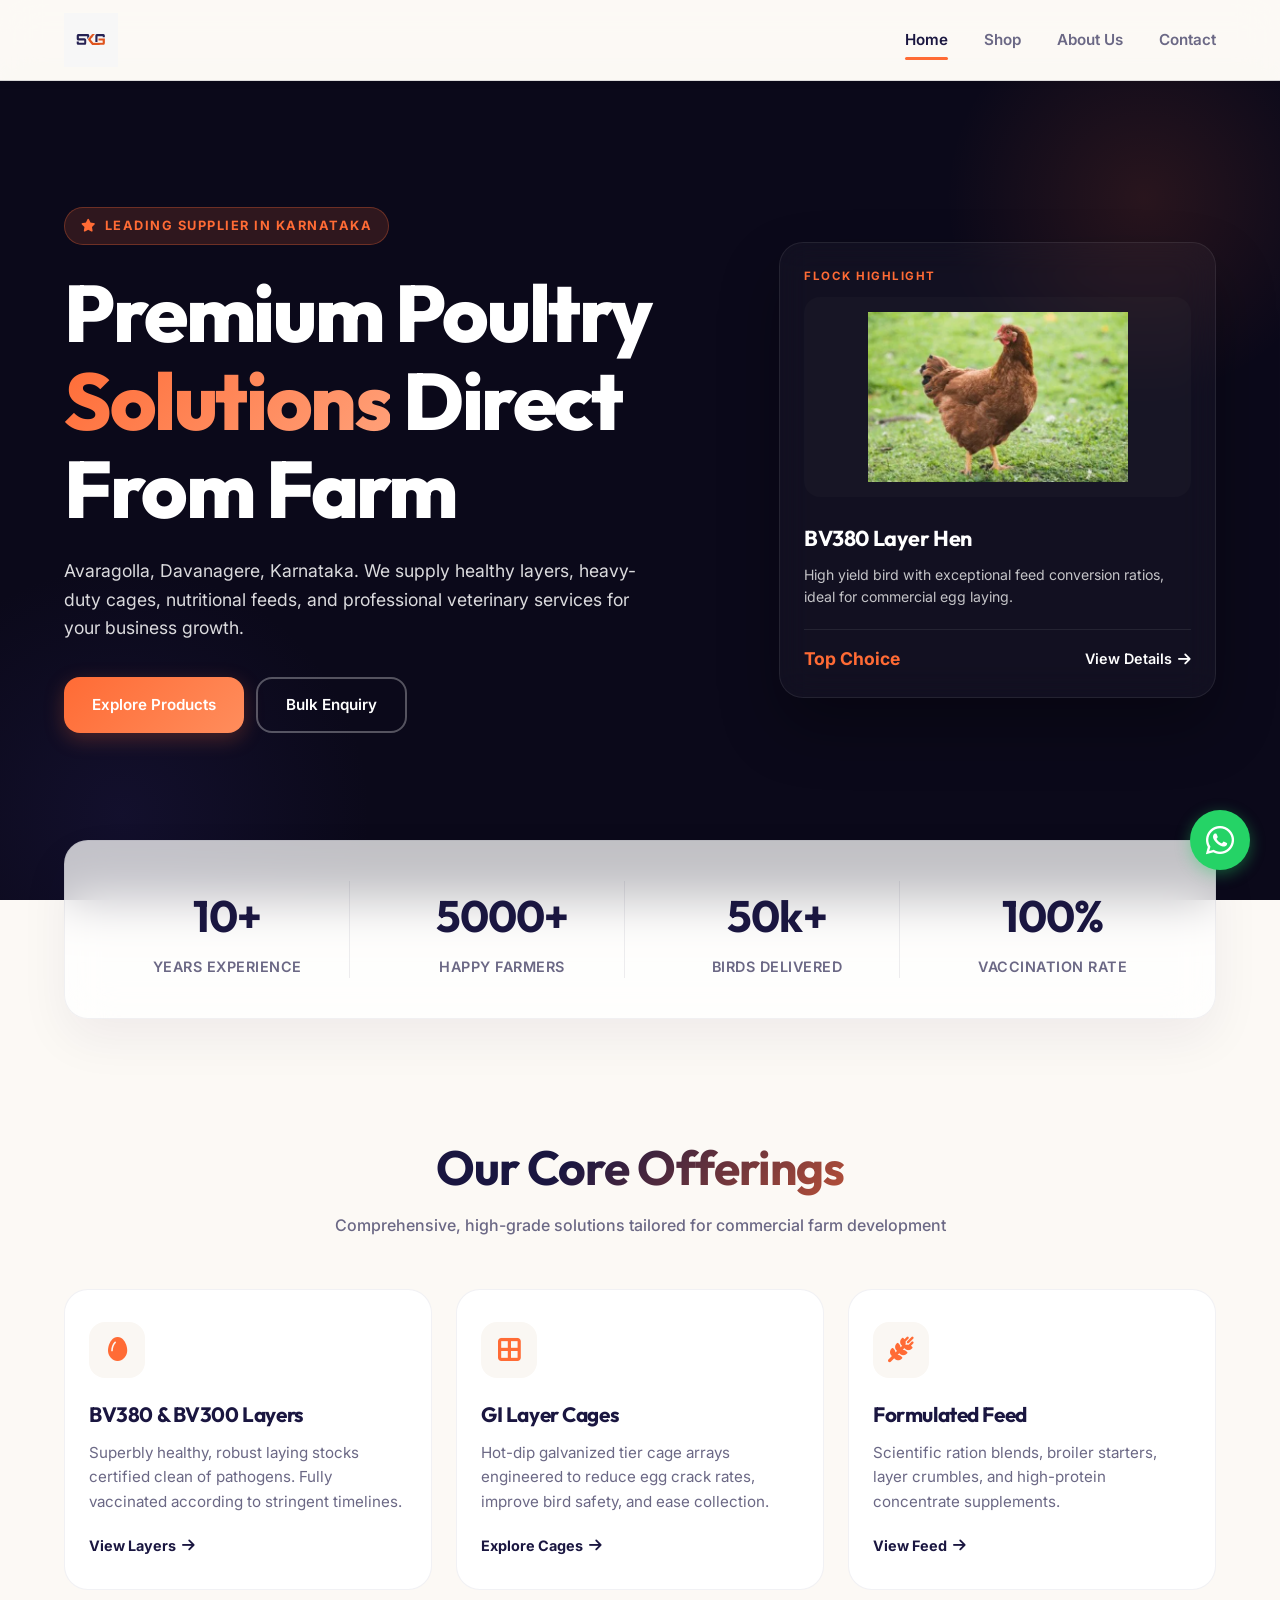
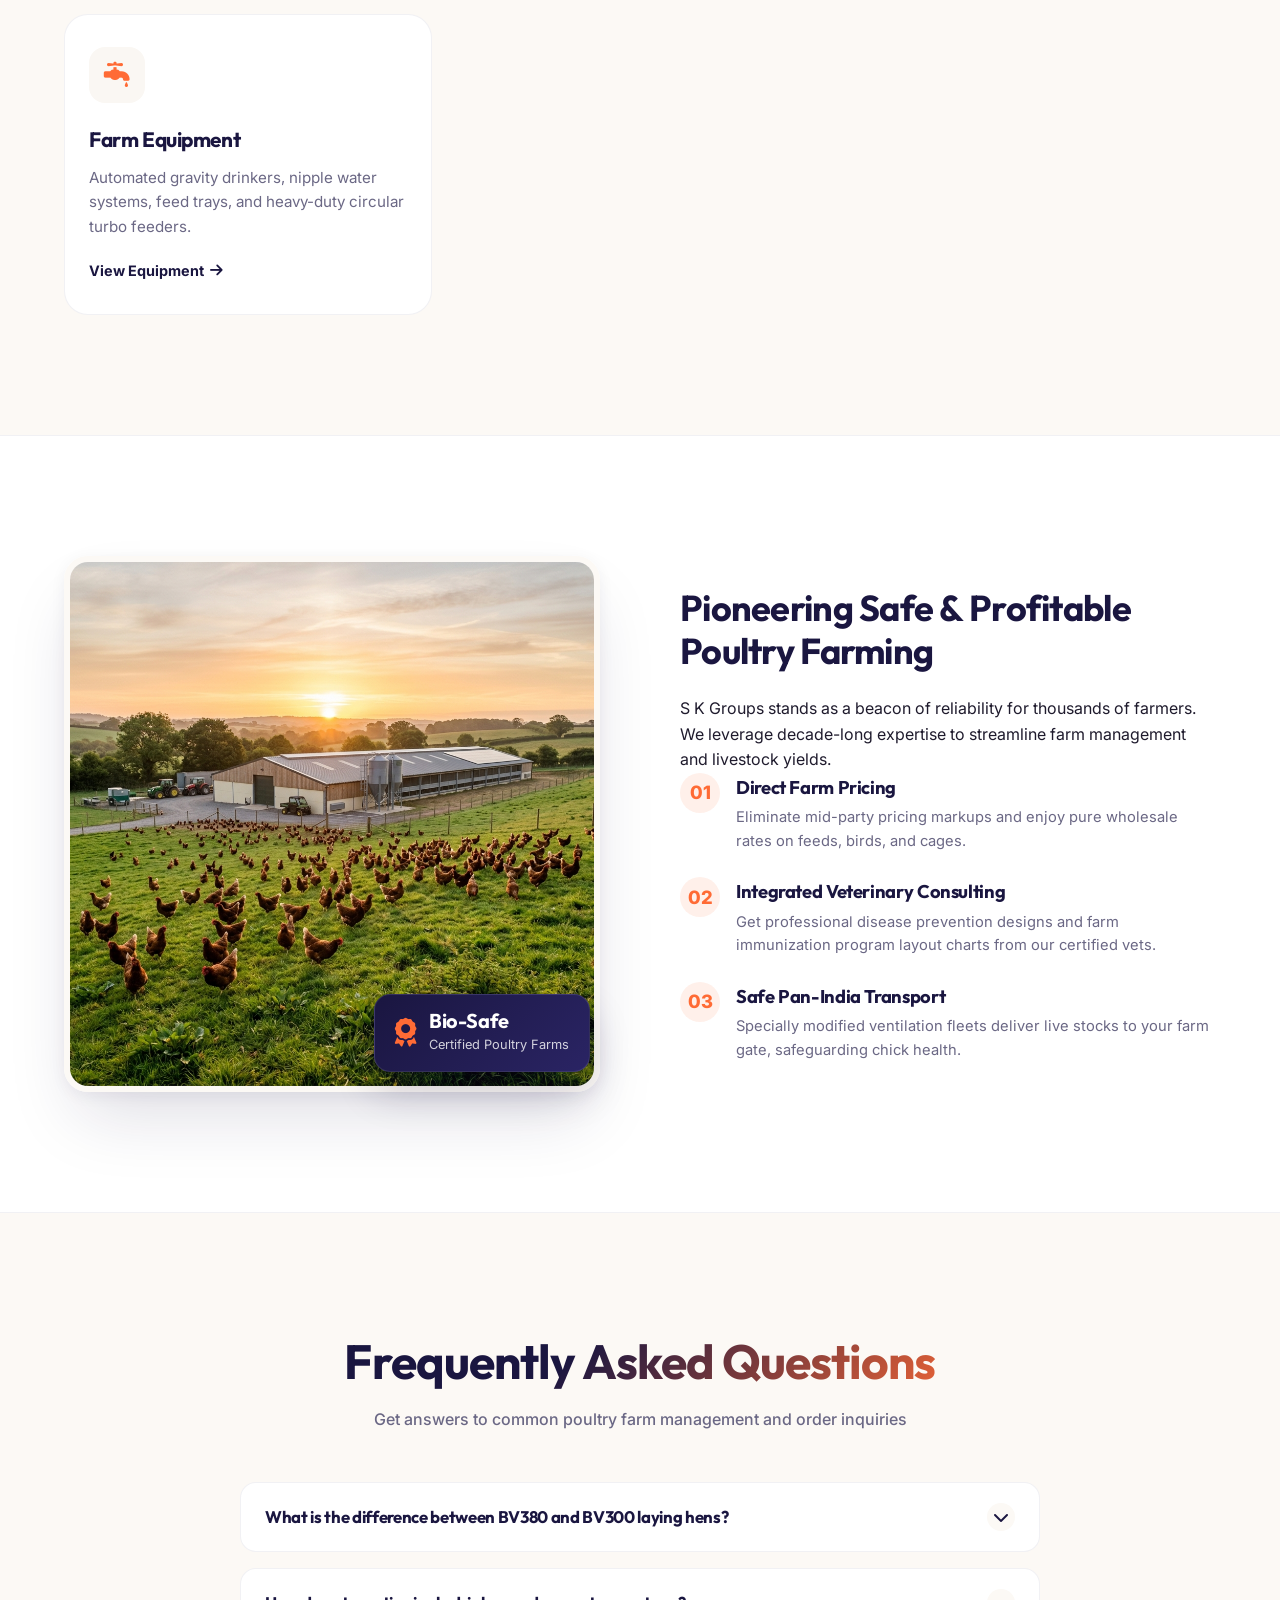
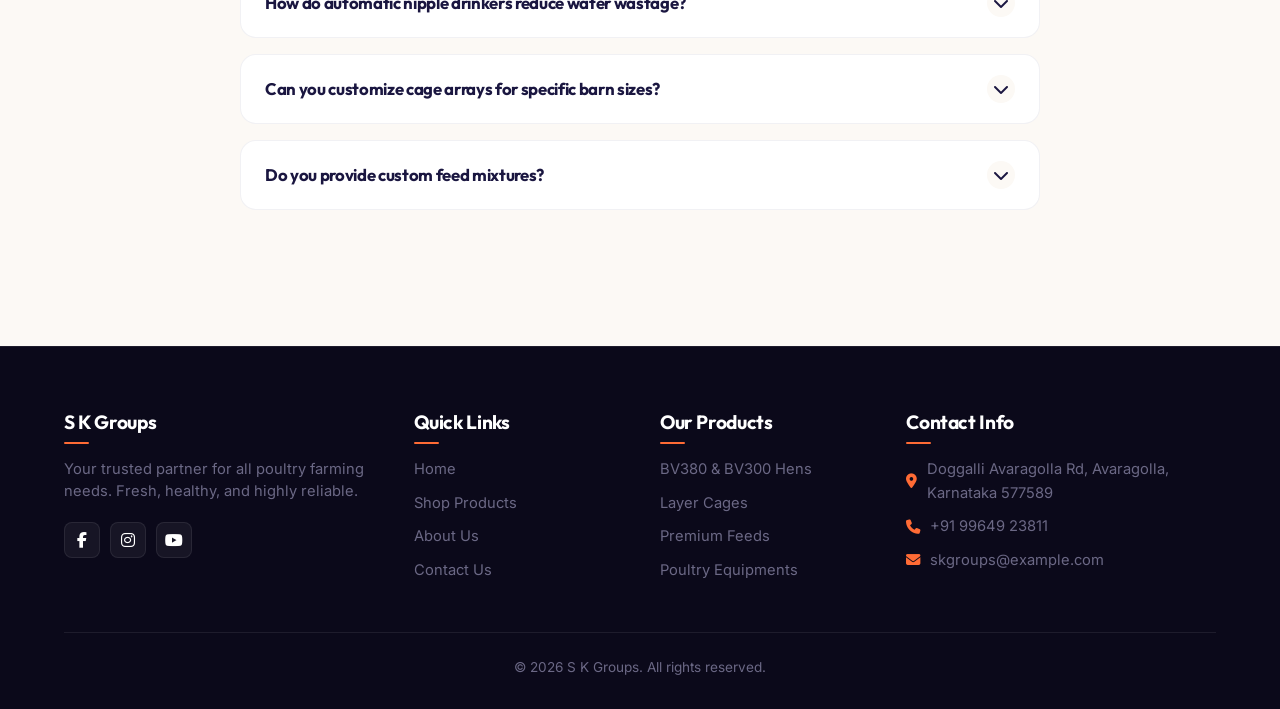
==== commit dc3fd5c2: "Update wholesale farm site" ====
--- a/index.html
+++ b/index.html
@@ -14,7 +14,7 @@
   <!-- Icons -->
   <link rel="stylesheet" href="https://cdnjs.cloudflare.com/ajax/libs/font-awesome/6.4.0/css/all.min.css">
   
-  <link rel="stylesheet" href="style.css">
+  <link rel="stylesheet" href="style.css?v=1.0.4">
 </head>
 <body>
 
@@ -22,7 +22,7 @@
   <header>
     <div class="container nav-container">
       <a href="index.html" class="logo">
-        <img src="images/logo.svg" alt="S K Groups Logo" style="height: 60px;">
+        <img src="images/logo.svg" alt="S K Groups Logo">
       </a>
       
       <nav class="nav-links">
@@ -33,128 +33,214 @@
       </nav>
       
       <!-- Mobile Menu Button -->
-      <button class="mobile-menu-btn" aria-label="Toggle navigation" style="display: none; background: none; border: none; font-size: 1.5rem; color: var(--primary-color); cursor: pointer;">
+      <button class="mobile-menu-btn" aria-label="Toggle navigation">
         <i class="fa-solid fa-bars"></i>
       </button>
     </div>
   </header>
 
-  <!-- Hero Section -->
+  <!-- Dynamic Asymmetric Hero Section -->
   <section class="hero">
     <div class="hero-overlay"></div>
-    <div class="container hero-content">
-      <h1>Greetings from<br>S K Groups</h1>
-      <p>Avaragolla, Davanagere, Karnataka. We are BV380 and BV300 Birds, Cages, Feed supplier and all kinds of poultry services.</p>
-      <div class="hero-buttons">
-        <a href="shop.html" class="btn btn-accent">Explore Products</a>
-        <a href="contact.html" class="btn btn-primary" style="background: white; color: var(--primary-color);">Bulk Enquiry</a>
+    <div class="container hero-grid">
+      <div class="hero-content">
+        <div class="hero-badge">
+          <i class="fa-solid fa-star"></i> Leading Supplier in Karnataka
+        </div>
+        <h1>Premium Poultry <span>Solutions</span> Direct From Farm</h1>
+        <p>Avaragolla, Davanagere, Karnataka. We supply healthy layers, heavy-duty cages, nutritional feeds, and professional veterinary services for your business growth.</p>
+        <div class="hero-buttons">
+          <a href="shop.html" class="btn btn-accent">Explore Products</a>
+          <a href="contact.html" class="btn btn-outline">Bulk Enquiry</a>
+        </div>
+      </div>
+      
+      <!-- Showcase Highlight Card -->
+      <div class="hero-showcase">
+        <span class="showcase-tag">Flock Highlight</span>
+        <img src="images/bv380.png" alt="BV380 Hen">
+        <h3 class="showcase-title">BV380 Layer Hen</h3>
+        <p class="showcase-desc">High yield bird with exceptional feed conversion ratios, ideal for commercial egg laying.</p>
+        <div class="showcase-action">
+          <span class="showcase-price">Top Choice</span>
+          <a href="product-details.html?id=bv380" class="showcase-link">View Details <i class="fa-solid fa-arrow-right"></i></a>
+        </div>
       </div>
     </div>
   </section>
 
-  <!-- Featured Categories -->
-  <section class="categories section-padding">
+  <!-- Floating Stats Overlay -->
+  <div class="container stats-overlay-container">
+    <div class="stats-overlay">
+      <div class="stat-box">
+        <h3>10+</h3>
+        <p>Years Experience</p>
+      </div>
+      <div class="stat-box">
+        <h3>5000+</h3>
+        <p>Happy Farmers</p>
+      </div>
+      <div class="stat-box">
+        <h3>50k+</h3>
+        <p>Birds Delivered</p>
+      </div>
+      <div class="stat-box">
+        <h3>100%</h3>
+        <p>Vaccination Rate</p>
+      </div>
+    </div>
+  </div>
+
+  <!-- Services Section -->
+  <section class="section-padding">
     <div class="container">
       <div class="section-title">
-        <h2>What We Offer</h2>
-        <p>Comprehensive solutions for all your poultry farming needs</p>
-      </div>
-      
-      <div class="categories-grid">
-        <!-- Item 1 -->
-        <div class="category-card">
-           <i class="fa-solid fa-check-circle"></i>
-           <h3>BV380 Hen</h3>
-        </div>
-        <!-- Item 2 -->
-        <div class="category-card">
-           <i class="fa-solid fa-check-circle"></i>
-           <h3>Bv300 Hen</h3>
-        </div>
-        <!-- Item 3 -->
-        <div class="category-card">
-           <i class="fa-solid fa-check-circle"></i>
-           <h3>Layer cages</h3>
-        </div>
-        <!-- Item 4 -->
-        <div class="category-card">
-           <i class="fa-solid fa-check-circle"></i>
-           <h3>Poultry equipments</h3>
-        </div>
-        <!-- Item 5 -->
-        <div class="category-card">
-           <i class="fa-solid fa-check-circle"></i>
-           <h3>Poultry Feed</h3>
-        </div>
-        <!-- Item 6 -->
-        <div class="category-card">
-           <i class="fa-solid fa-check-circle"></i>
-           <h3>Cattle Feed</h3>
-        </div>
-        <!-- Item 7 -->
-        <div class="category-card">
-           <i class="fa-solid fa-check-circle"></i>
-           <h3>Sheep and Goat Feed</h3>
-        </div>
-        <!-- Item 8 -->
-        <div class="category-card">
-           <i class="fa-solid fa-check-circle"></i>
-           <h3>Pig Feed</h3>
-        </div>
-        <!-- Item 9 -->
-        <div class="category-card">
-           <i class="fa-solid fa-check-circle"></i>
-           <h3>Broiler Ready Feed</h3>
-        </div>
-        <!-- Item 10 -->
-        <div class="category-card">
-           <i class="fa-solid fa-check-circle"></i>
-           <h3>Layer Ready Feed</h3>
-        </div>
-        <!-- Item 11 -->
-        <div class="category-card">
-           <i class="fa-solid fa-check-circle"></i>
-           <h3>Concentrate</h3>
-        </div>
-        <!-- Item 12 -->
-        <div class="category-card">
-           <i class="fa-solid fa-check-circle"></i>
-           <h3>All kinds of Poultry services etc...</h3>
+        <h2>Our Core Offerings</h2>
+        <p>Comprehensive, high-grade solutions tailored for commercial farm development</p>
+      </div>
+      
+      <div class="services-grid">
+        <!-- Service Card 1 -->
+        <div class="service-card">
+          <div class="service-icon-box">
+            <i class="fa-solid fa-egg"></i>
+          </div>
+          <h3>BV380 & BV300 Layers</h3>
+          <p>Superbly healthy, robust laying stocks certified clean of pathogens. Fully vaccinated according to stringent timelines.</p>
+          <a href="shop.html?category=hens" class="service-link">View Layers <i class="fa-solid fa-arrow-right"></i></a>
+        </div>
+        
+        <!-- Service Card 2 -->
+        <div class="service-card">
+          <div class="service-icon-box">
+            <i class="fa-solid fa-border-all"></i>
+          </div>
+          <h3>GI Layer Cages</h3>
+          <p>Hot-dip galvanized tier cage arrays engineered to reduce egg crack rates, improve bird safety, and ease collection.</p>
+          <a href="shop.html?category=cages" class="service-link">Explore Cages <i class="fa-solid fa-arrow-right"></i></a>
+        </div>
+        
+        <!-- Service Card 3 -->
+        <div class="service-card">
+          <div class="service-icon-box">
+            <i class="fa-solid fa-wheat-awn"></i>
+          </div>
+          <h3>Formulated Feed</h3>
+          <p>Scientific ration blends, broiler starters, layer crumbles, and high-protein concentrate supplements.</p>
+          <a href="shop.html?category=feed" class="service-link">View Feed <i class="fa-solid fa-arrow-right"></i></a>
+        </div>
+        
+        <!-- Service Card 4 -->
+        <div class="service-card">
+          <div class="service-icon-box">
+            <i class="fa-solid fa-faucet-drip"></i>
+          </div>
+          <h3>Farm Equipment</h3>
+          <p>Automated gravity drinkers, nipple water systems, feed trays, and heavy-duty circular turbo feeders.</p>
+          <a href="shop.html?category=equipment" class="service-link">View Equipment <i class="fa-solid fa-arrow-right"></i></a>
         </div>
       </div>
     </div>
   </section>
 
-  <!-- Trust Section -->
-  <section class="trust-section">
-    <div class="container trust-flex">
-      <div class="trust-content">
-        <h2>Why Choose S K Groups?</h2>
-        <p>With over 10 years of experience, we provide end-to-end poultry solutions. We believe in quality, transparency, and supporting farmers.</p>
-        <ul>
-          <li><i class="fa-solid fa-check-circle"></i> 100% Vaccinated & Healthy Birds</li>
-          <li><i class="fa-solid fa-check-circle"></i> Direct Farm Pricing (No Middlemen)</li>
-          <li><i class="fa-solid fa-check-circle"></i> Pan-India Safe Delivery</li>
-          <li><i class="fa-solid fa-check-circle"></i> 24/7 Expert Farm Support</li>
-        </ul>
-        <a href="about.html" class="btn btn-primary" style="margin-top: 20px;">Read Our Story</a>
-      </div>
-      <div class="trust-stats">
-        <div class="stat-box">
-          <h3>10+</h3>
-          <p>Years Experience</p>
-        </div>
-        <div class="stat-box">
-          <h3>5000+</h3>
-          <p>Happy Farmers</p>
-        </div>
-        <div class="stat-box">
-          <h3>50k+</h3>
-          <p>Birds Delivered</p>
-        </div>
-        <div class="stat-box">
-          <h3>100%</h3>
-          <p>Quality Guarantee</p>
+  <!-- Why Choose Us -->
+  <section class="section-padding why-section">
+    <div class="container why-grid">
+      <div class="why-image-wrapper">
+        <img src="assets/hero.png" alt="S K Groups Poultry Operations">
+        <div class="why-floating-badge">
+          <i class="fa-solid fa-award"></i>
+          <div>
+            <h4>Bio-Safe</h4>
+            <p>Certified Poultry Farms</p>
+          </div>
+        </div>
+      </div>
+      
+      <div class="why-content">
+        <h2>Pioneering Safe & Profitable Poultry Farming</h2>
+        <p>S K Groups stands as a beacon of reliability for thousands of farmers. We leverage decade-long expertise to streamline farm management and livestock yields.</p>
+        
+        <div class="why-list">
+          <div class="why-item">
+            <div class="why-num">01</div>
+            <div>
+              <h4>Direct Farm Pricing</h4>
+              <p>Eliminate mid-party pricing markups and enjoy pure wholesale rates on feeds, birds, and cages.</p>
+            </div>
+          </div>
+          
+          <div class="why-item">
+            <div class="why-num">02</div>
+            <div>
+              <h4>Integrated Veterinary Consulting</h4>
+              <p>Get professional disease prevention designs and farm immunization program layout charts from our certified vets.</p>
+            </div>
+          </div>
+          
+          <div class="why-item">
+            <div class="why-num">03</div>
+            <div>
+              <h4>Safe Pan-India Transport</h4>
+              <p>Specially modified ventilation fleets deliver live stocks to your farm gate, safeguarding chick health.</p>
+            </div>
+          </div>
+        </div>
+      </div>
+    </div>
+  </section>
+
+  <!-- FAQ Accordion Section -->
+  <section class="section-padding">
+    <div class="container">
+      <div class="section-title">
+        <h2>Frequently Asked Questions</h2>
+        <p>Get answers to common poultry farm management and order inquiries</p>
+      </div>
+      
+      <div class="faq-accordion">
+        <!-- FAQ 1 -->
+        <div class="faq-item">
+          <div class="faq-header">
+            <h4>What is the difference between BV380 and BV300 laying hens?</h4>
+            <div class="faq-icon"><i class="fa-solid fa-chevron-down"></i></div>
+          </div>
+          <div class="faq-content">
+            <p>BV380 brown layers are widely known for producing dark brown eggs and have excellent resilience in warm climates. BV300 layers are highly productive white-egg laying birds focused on high feed conversion efficiency and consistent shell density. Both are fully vaccinated at our farm before sale.</p>
+          </div>
+        </div>
+        
+        <!-- FAQ 2 -->
+        <div class="faq-item">
+          <div class="faq-header">
+            <h4>How do automatic nipple drinkers reduce water wastage?</h4>
+            <div class="faq-icon"><i class="fa-solid fa-chevron-down"></i></div>
+          </div>
+          <div class="faq-content">
+            <p>Nipple drinkers release water only when pecked by the bird. This prevents open pools of water from being contaminated by dirt or tipped over onto the litter, maintaining dry coop conditions and reducing disease spread.</p>
+          </div>
+        </div>
+        
+        <!-- FAQ 3 -->
+        <div class="faq-item">
+          <div class="faq-header">
+            <h4>Can you customize cage arrays for specific barn sizes?</h4>
+            <div class="faq-icon"><i class="fa-solid fa-chevron-down"></i></div>
+          </div>
+          <div class="faq-content">
+            <p>Yes, S K Groups offers specialized consulting and installation. We design and structure GI layer cage arrays in 3-tier and 4-tier configurations based on your barn's dimensions and ventilation guidelines.</p>
+          </div>
+        </div>
+        
+        <!-- FAQ 4 -->
+        <div class="faq-item">
+          <div class="faq-header">
+            <h4>Do you provide custom feed mixtures?</h4>
+            <div class="faq-icon"><i class="fa-solid fa-chevron-down"></i></div>
+          </div>
+          <div class="faq-content">
+            <p>We supply a wide range of standard pre-mixed starter, grower, and layer rations. For farmers who have access to local grains (like maize), we provide professional 30% or 35% feed Concentrate bags along with specific mixing formula cards to optimize costs.</p>
+          </div>
         </div>
       </div>
     </div>
@@ -171,7 +257,7 @@
       <div class="footer-grid">
         <div class="footer-col">
           <h3>S K Groups</h3>
-          <p>Your trusted partner for all poultry farming needs. Fresh, healthy, and reliable.</p>
+          <p>Your trusted partner for all poultry farming needs. Fresh, healthy, and highly reliable.</p>
           <div class="social-links">
             <a href="#"><i class="fa-brands fa-facebook-f"></i></a>
             <a href="#"><i class="fa-brands fa-instagram"></i></a>
@@ -192,17 +278,17 @@
         <div class="footer-col">
           <h3>Our Products</h3>
           <ul>
-            <li><a href="shop.html">BV380 & BV300 Hens</a></li>
-            <li><a href="shop.html">Layer Cages</a></li>
-            <li><a href="shop.html">Premium Feeds</a></li>
-            <li><a href="shop.html">Poultry Equipments</a></li>
+            <li><a href="shop.html?category=hens">BV380 & BV300 Hens</a></li>
+            <li><a href="shop.html?category=cages">Layer Cages</a></li>
+            <li><a href="shop.html?category=feed">Premium Feeds</a></li>
+            <li><a href="shop.html?category=equipment">Poultry Equipments</a></li>
           </ul>
         </div>
         
         <div class="footer-col">
           <h3>Contact Info</h3>
           <ul>
-            <li><i class="fa-solid fa-location-dot"></i> GV6G+5JH, Doggalli Avaragolla Rd, Avaragolla, Karnataka 577589</li>
+            <li><i class="fa-solid fa-location-dot"></i> Doggalli Avaragolla Rd, Avaragolla, Karnataka 577589</li>
             <li><i class="fa-solid fa-phone"></i> +91 99649 23811</li>
             <li><i class="fa-solid fa-envelope"></i> skgroups@example.com</li>
           </ul>
@@ -214,5 +300,15 @@
     </div>
   </footer>
 
+  <script src="script.js"></script>
+  <script>
+    // FAQ Accordion Script
+    document.querySelectorAll('.faq-header').forEach(header => {
+      header.addEventListener('click', () => {
+        const item = header.parentElement;
+        item.classList.toggle('active');
+      });
+    });
+  </script>
 </body>
 </html>
--- a/style.css
+++ b/style.css
@@ -1,29 +1,33 @@
 :root {
   --primary-bg: #FCF9F5;
+  --dark-bg: #0B091A;
+  --dark-card: #15122E;
   --primary-color: #1A1640;
-  --accent-color: #E25822;
-  --accent-hover: #C54413;
+  --accent-color: #FF6B35;
+  --accent-hover: #E85620;
+  --accent-gradient: linear-gradient(135deg, #FF6B35 0%, #FF8D5C 100%);
+  --primary-gradient: linear-gradient(135deg, #1A1640 0%, #2A2464 100%);
   --card-bg: #FFFFFF;
   --text-dark: #1F1B2D;
-  --text-muted: #625E75;
   --text-light: #FFFFFF;
+  --text-muted: #6B6885;
   
   --font-heading: 'Outfit', sans-serif;
   --font-body: 'Inter', sans-serif;
   
-  --shadow-subtle: 0 10px 30px -10px rgba(26, 22, 64, 0.04), 0 1px 3px rgba(26, 22, 64, 0.02);
-  --shadow-hover: 0 20px 40px -15px rgba(26, 22, 64, 0.1), 0 2px 8px rgba(26, 22, 64, 0.05);
-  --shadow-glow: 0 0 25px rgba(226, 88, 34, 0.15);
+  --shadow-subtle: 0 12px 35px -10px rgba(26, 22, 64, 0.04), 0 1px 3px rgba(26, 22, 64, 0.02);
+  --shadow-hover: 0 35px 70px -15px rgba(26, 22, 64, 0.15), 0 4px 15px rgba(26, 22, 64, 0.06);
+  --shadow-glow: 0 0 30px rgba(255, 107, 53, 0.25);
   
   --border-color: rgba(26, 22, 64, 0.06);
-  --border-radius-lg: 16px;
-  --border-radius-md: 12px;
+  --border-radius-lg: 24px;
+  --border-radius-md: 16px;
   --border-radius-sm: 8px;
   
-  --transition: all 0.3s cubic-bezier(0.16, 1, 0.3, 1);
-}
-
-/* --- BASE STYLES --- */
+  --transition: all 0.4s cubic-bezier(0.16, 1, 0.3, 1);
+}
+
+/* --- BASE STYLES & RESET (MOBILE FIRST) --- */
 * {
   margin: 0;
   padding: 0;
@@ -47,11 +51,11 @@
   background: var(--primary-bg);
 }
 ::-webkit-scrollbar-thumb {
-  background: rgba(26, 22, 64, 0.1);
+  background: rgba(26, 22, 64, 0.12);
   border-radius: 5px;
 }
 ::-webkit-scrollbar-thumb:hover {
-  background: rgba(26, 22, 64, 0.2);
+  background: rgba(26, 22, 64, 0.25);
 }
 
 h1, h2, h3, h4, h5, h6 {
@@ -84,26 +88,29 @@
 }
 
 .section-padding {
-  padding: 100px 0;
+  padding: 80px 0; /* Mobile spacing */
 }
 
 .section-title {
   text-align: center;
-  margin-bottom: 60px;
-  max-width: 650px;
+  margin-bottom: 50px;
+  max-width: 700px;
   margin-left: auto;
   margin-right: auto;
 }
 
 .section-title h2 {
-  font-size: 2.75rem;
+  font-size: 2.25rem; /* Mobile size */
   margin-bottom: 12px;
   line-height: 1.2;
+  background: linear-gradient(135deg, var(--primary-color) 40%, var(--accent-color) 100%);
+  -webkit-background-clip: text;
+  -webkit-text-fill-color: transparent;
 }
 
 .section-title p {
   color: var(--text-muted);
-  font-size: 1.1rem;
+  font-size: 1rem;
   font-weight: 500;
 }
 
@@ -112,7 +119,7 @@
   display: inline-flex;
   align-items: center;
   justify-content: center;
-  padding: 14px 30px;
+  padding: 14px 28px;
   border-radius: var(--border-radius-md);
   font-weight: 600;
   cursor: pointer;
@@ -126,32 +133,46 @@
 .btn-primary {
   background-color: var(--primary-color);
   color: var(--text-light);
-  box-shadow: 0 4px 14px rgba(26, 22, 64, 0.15);
+  box-shadow: 0 6px 20px rgba(26, 22, 64, 0.15);
 }
 
 .btn-primary:hover {
-  background-color: #0e0b28;
-  transform: translateY(-2px);
-  box-shadow: 0 8px 24px rgba(26, 22, 64, 0.25);
+  background-color: #0d0a28;
+  transform: translateY(-3px);
+  box-shadow: 0 12px 28px rgba(26, 22, 64, 0.25);
 }
 
 .btn-accent {
-  background-color: var(--accent-color);
+  background: var(--accent-gradient);
   color: var(--text-light);
-  box-shadow: 0 4px 14px rgba(226, 88, 34, 0.2);
+  box-shadow: 0 6px 20px rgba(255, 107, 53, 0.25);
 }
 
 .btn-accent:hover {
   background-color: var(--accent-hover);
-  transform: translateY(-2px);
-  box-shadow: 0 8px 24px rgba(226, 88, 34, 0.35);
-}
-
-/* --- HEADER / NAVBAR --- */
+  transform: translateY(-3px);
+  box-shadow: 0 12px 28px rgba(255, 107, 53, 0.4);
+}
+
+.btn-outline {
+  background-color: transparent;
+  color: var(--text-light);
+  border: 2px solid rgba(255, 255, 255, 0.3);
+}
+
+.btn-outline:hover {
+  background-color: var(--text-light);
+  color: var(--primary-color);
+  border-color: var(--text-light);
+  transform: translateY(-3px);
+  box-shadow: 0 12px 28px rgba(255, 255, 255, 0.15);
+}
+
+/* --- HEADER / NAVBAR (MOBILE FIRST) --- */
 header {
   background-color: rgba(252, 249, 245, 0.85);
-  backdrop-filter: blur(16px);
-  -webkit-backdrop-filter: blur(16px);
+  backdrop-filter: blur(20px);
+  -webkit-backdrop-filter: blur(20px);
   position: fixed;
   top: 0;
   width: 100%;
@@ -168,23 +189,42 @@
 }
 
 .logo img {
-  height: 52px;
+  height: 54px;
   transition: var(--transition);
 }
 
 .logo:hover img {
-  transform: scale(1.03);
-}
-
+  transform: scale(1.04) rotate(-1deg);
+}
+
+/* Navigation links slide-in menu by default (Mobile) */
 .nav-links {
-  display: flex;
+  position: fixed;
+  top: 0;
+  left: -100%;
+  width: 100%;
+  height: 100vh;
+  background-color: rgba(252, 249, 245, 0.98);
+  backdrop-filter: blur(20px);
+  -webkit-backdrop-filter: blur(20px);
+  display: flex;
+  flex-direction: column;
+  justify-content: center;
+  align-items: center;
   gap: 36px;
+  transition: left 0.4s cubic-bezier(0.16, 1, 0.3, 1);
+  z-index: 1000;
+  box-shadow: 10px 0 30px rgba(0,0,0,0.1);
+}
+
+.nav-links.active {
+  left: 0;
 }
 
 .nav-links a {
-  font-weight: 600;
+  font-size: 1.6rem;
+  font-weight: 700;
   color: var(--text-muted);
-  font-size: 0.95rem;
   padding: 8px 0;
   position: relative;
 }
@@ -193,749 +233,1320 @@
   color: var(--primary-color);
 }
 
-.nav-links a::after {
-  content: '';
-  position: absolute;
-  width: 0;
-  height: 3px;
-  bottom: 0;
-  left: 0;
-  background-color: var(--accent-color);
-  border-radius: 4px;
-  transition: var(--transition);
-}
-
-.nav-links a:hover::after, .nav-links a.active::after {
-  width: 100%;
-}
-
+/* Hamburger button visible on mobile by default */
 .mobile-menu-btn {
-  display: none;
+  display: block;
   background: none;
   border: none;
   font-size: 1.8rem;
   color: var(--primary-color);
   cursor: pointer;
   z-index: 1001;
-}
-
-/* --- HERO SECTION --- */
+  outline: none;
+}
+
+/* --- HERO SECTION (MOBILE FIRST) --- */
 .hero {
   position: relative;
-  height: calc(100vh - 80px);
-  min-height: 650px;
-  background: url('assets/hero.png') center/cover no-repeat;
+  background: var(--dark-bg);
   display: flex;
   align-items: center;
   overflow: hidden;
-}
-
-.hero-overlay {
+  padding: 60px 0 100px;
+}
+
+/* Glowing Background Lights */
+.hero::before {
+  content: '';
   position: absolute;
-  top: 0; left: 0; width: 100%; height: 100%;
-  background: linear-gradient(to right, rgba(26, 22, 64, 0.92) 20%, rgba(26, 22, 64, 0.6) 60%, rgba(26, 22, 64, 0.25) 100%);
-}
-
-.hero-content {
+  top: -10%;
+  right: -5%;
+  width: 400px;
+  height: 400px;
+  border-radius: 50%;
+  background: radial-gradient(circle, rgba(255, 107, 53, 0.12) 0%, rgba(255, 107, 53, 0) 70%);
+  z-index: 1;
+  pointer-events: none;
+}
+
+.hero::after {
+  content: '';
+  position: absolute;
+  bottom: -20%;
+  left: -10%;
+  width: 500px;
+  height: 500px;
+  border-radius: 50%;
+  background: radial-gradient(circle, rgba(42, 36, 100, 0.25) 0%, rgba(42, 36, 100, 0) 70%);
+  z-index: 1;
+  pointer-events: none;
+}
+
+.hero-grid {
+  display: grid;
+  grid-template-columns: 1fr; /* Stack layout on mobile */
+  gap: 48px;
+  align-items: center;
   position: relative;
   z-index: 10;
+}
+
+.hero-content {
   color: var(--text-light);
-  max-width: 650px;
+  text-align: center;
+}
+
+.hero-badge {
+  display: inline-flex;
+  align-items: center;
+  gap: 8px;
+  background-color: rgba(255, 107, 53, 0.15);
+  border: 1px solid rgba(255, 107, 53, 0.3);
+  padding: 8px 16px;
+  border-radius: 30px;
+  font-size: 0.8rem;
+  font-weight: 700;
+  color: var(--accent-color);
+  text-transform: uppercase;
+  letter-spacing: 1.5px;
+  margin-bottom: 24px;
+  animation: float 4s ease-in-out infinite;
 }
 
 .hero-content h1 {
-  font-size: 4.5rem;
+  font-size: 3rem; /* Small scale for mobile */
   color: var(--text-light);
   margin-bottom: 24px;
-  line-height: 1.05;
+  line-height: 1.1;
   font-weight: 800;
   letter-spacing: -0.03em;
 }
 
+.hero-content h1 span {
+  background: linear-gradient(135deg, #FF6B35 0%, #FFA27B 100%);
+  -webkit-background-clip: text;
+  -webkit-text-fill-color: transparent;
+}
+
 .hero-content p {
-  font-size: 1.25rem;
-  margin-bottom: 36px;
-  opacity: 0.9;
-  font-weight: 400;
+  font-size: 1.1rem;
+  margin-bottom: 35px;
+  opacity: 0.85;
   line-height: 1.6;
+  max-width: 580px;
+  margin-left: auto;
+  margin-right: auto;
 }
 
 .hero-buttons {
   display: flex;
-  gap: 16px;
-}
-
-/* --- CATEGORIES SECTION --- */
-.categories-grid {
+  flex-direction: column; /* Stacked CTA on mobile */
+  gap: 12px;
+  align-items: stretch;
+}
+
+/* Hero Showcase Card */
+.hero-showcase {
+  background: rgba(255, 255, 255, 0.03);
+  backdrop-filter: blur(16px);
+  -webkit-backdrop-filter: blur(16px);
+  border: 1px solid rgba(255, 255, 255, 0.08);
+  border-radius: var(--border-radius-lg);
+  padding: 24px;
+  box-shadow: 0 30px 60px rgba(0, 0, 0, 0.3);
+  color: var(--text-light);
+  transition: var(--transition);
+  width: 100%;
+}
+
+.hero-showcase:hover {
+  transform: translateY(-8px);
+  border-color: rgba(255, 107, 53, 0.3);
+  box-shadow: 0 40px 80px rgba(255, 107, 53, 0.1);
+}
+
+.showcase-tag {
+  font-size: 0.72rem;
+  font-weight: 700;
+  text-transform: uppercase;
+  color: var(--accent-color);
+  letter-spacing: 1.5px;
+  display: block;
+  margin-bottom: 12px;
+  text-align: left;
+}
+
+.hero-showcase img {
+  border-radius: var(--border-radius-md);
+  margin-bottom: 24px;
+  background-color: rgba(255, 255, 255, 0.02);
+  padding: 15px;
+  height: 200px;
+  width: 100%;
+  object-fit: contain;
+}
+
+.showcase-title {
+  font-size: 1.35rem;
+  color: var(--text-light);
+  margin-bottom: 8px;
+  text-align: left;
+}
+
+.showcase-desc {
+  font-size: 0.88rem;
+  opacity: 0.75;
+  margin-bottom: 20px;
+  text-align: left;
+}
+
+.showcase-action {
+  display: flex;
+  justify-content: space-between;
+  align-items: center;
+  border-top: 1px solid rgba(255, 255, 255, 0.08);
+  padding-top: 15px;
+}
+
+.showcase-price {
+  font-weight: 700;
+  font-size: 1.1rem;
+  color: var(--accent-color);
+}
+
+.showcase-link {
+  font-size: 0.9rem;
+  font-weight: 600;
+  display: inline-flex;
+  align-items: center;
+  gap: 6px;
+  color: var(--text-light);
+}
+
+.showcase-link:hover {
+  color: var(--accent-color);
+}
+
+/* --- FLOATING STATS OVERLAY (MOBILE FIRST) --- */
+.stats-overlay-container {
+  margin-top: -60px;
+  position: relative;
+  z-index: 100;
+}
+
+.stats-overlay {
+  background: rgba(255, 255, 255, 0.75);
+  backdrop-filter: blur(24px);
+  -webkit-backdrop-filter: blur(24px);
+  border: 1px solid rgba(26, 22, 64, 0.06);
+  border-radius: var(--border-radius-lg);
+  padding: 30px;
+  box-shadow: 0 20px 50px rgba(26, 22, 64, 0.06);
   display: grid;
-  grid-template-columns: repeat(auto-fill, minmax(280px, 1fr));
+  grid-template-columns: 1fr; /* Stack layout on mobile */
   gap: 24px;
 }
 
-.category-card {
+.stats-overlay .stat-box {
+  text-align: center;
+  border-bottom: 1px solid rgba(26, 22, 64, 0.08);
+  padding-bottom: 15px;
+}
+
+.stats-overlay .stat-box:last-child {
+  border-bottom: none;
+  padding-bottom: 0;
+}
+
+.stats-overlay .stat-box h3 {
+  font-size: 2.75rem;
+  margin-bottom: 4px;
+  color: var(--primary-color);
+}
+
+.stats-overlay .stat-box p {
+  color: var(--text-muted);
+  font-size: 0.9rem;
+  font-weight: 600;
+  text-transform: uppercase;
+  letter-spacing: 0.5px;
+}
+
+/* --- SERVICES (MOBILE FIRST) --- */
+.services-grid {
+  display: grid;
+  grid-template-columns: repeat(auto-fit, minmax(280px, 1fr));
+  gap: 24px;
+}
+
+.service-card {
   background: var(--card-bg);
-  padding: 24px;
+  border: 1px solid var(--border-color);
+  border-radius: var(--border-radius-lg);
+  padding: 32px 24px;
+  transition: var(--transition);
+  display: flex;
+  flex-direction: column;
+  position: relative;
+  overflow: hidden;
+  text-align: left;
+}
+
+.service-card::before {
+  content: '';
+  position: absolute;
+  top: 0; left: 0; width: 4px; height: 100%;
+  background: var(--accent-gradient);
+  opacity: 0;
+  transition: var(--transition);
+}
+
+.service-card:hover {
+  transform: translateY(-8px);
+  box-shadow: var(--shadow-hover);
+  border-color: rgba(26, 22, 64, 0.1);
+}
+
+.service-card:hover::before {
+  opacity: 1;
+}
+
+.service-icon-box {
+  width: 56px;
+  height: 56px;
   border-radius: var(--border-radius-md);
-  box-shadow: var(--shadow-subtle);
-  display: flex;
-  align-items: center;
-  gap: 16px;
-  border-left: 4px solid var(--primary-color);
-  border-top: 1px solid var(--border-color);
-  border-right: 1px solid var(--border-color);
-  border-bottom: 1px solid var(--border-color);
-  transition: var(--transition);
-}
-
-.category-card:hover {
-  transform: translateY(-4px);
-  box-shadow: var(--shadow-hover);
-  border-left-color: var(--accent-color);
-}
-
-.category-card i {
+  background-color: #FAF7F3;
+  display: flex;
+  align-items: center;
+  justify-content: center;
+  margin-bottom: 20px;
   color: var(--accent-color);
-  font-size: 1.5rem;
-  transition: var(--transition);
-}
-
-.category-card:hover i {
-  transform: scale(1.1);
-}
-
-.category-card h3 {
-  margin: 0;
-  font-size: 1.15rem;
-  color: var(--text-dark);
+  font-size: 1.6rem;
+  transition: var(--transition);
+}
+
+.service-card:hover .service-icon-box {
+  background-color: var(--accent-color);
+  color: var(--text-light);
+  transform: scale(1.05) rotate(-3deg);
+  box-shadow: 0 8px 20px rgba(255, 107, 53, 0.2);
+}
+
+.service-card h3 {
+  font-size: 1.3rem;
+  margin-bottom: 10px;
+  color: var(--primary-color);
+}
+
+.service-card p {
+  color: var(--text-muted);
+  font-size: 0.95rem;
+  margin-bottom: 20px;
+  flex-grow: 1;
+}
+
+.service-link {
   font-weight: 700;
-}
-
-/* --- TRUST & STATS SECTION --- */
-.trust-section {
+  font-size: 0.9rem;
+  color: var(--primary-color);
+  display: inline-flex;
+  align-items: center;
+  gap: 6px;
+}
+
+.service-card:hover .service-link {
+  color: var(--accent-color);
+}
+
+.service-link i {
+  transition: var(--transition);
+}
+
+.service-card:hover .service-link i {
+  transform: translateX(4px);
+}
+
+/* --- WHY CHOOSE US (MOBILE FIRST) --- */
+.why-section {
   background-color: var(--card-bg);
   border-top: 1px solid var(--border-color);
   border-bottom: 1px solid var(--border-color);
 }
 
-.trust-flex {
-  display: flex;
-  align-items: center;
-  gap: 80px;
-}
-
-.trust-content {
-  flex: 1.2;
-}
-
-.trust-content h2 {
-  font-size: 2.75rem;
+.why-grid {
+  display: flex;
+  flex-direction: column; /* Stacked on mobile */
+  gap: 48px;
+}
+
+.why-image-wrapper {
+  width: 100%;
+  position: relative;
+}
+
+.why-image-wrapper img {
+  border-radius: var(--border-radius-lg);
+  box-shadow: var(--shadow-hover);
+  border: 6px solid var(--primary-bg);
+  width: 100%;
+}
+
+.why-floating-badge {
+  position: absolute;
+  bottom: 20px;
+  right: 10px;
+  background: var(--primary-gradient);
+  color: var(--text-light);
+  padding: 16px 20px;
+  border-radius: var(--border-radius-md);
+  box-shadow: 0 20px 40px rgba(26, 22, 64, 0.2);
+  display: flex;
+  align-items: center;
+  gap: 12px;
+  border: 1px solid rgba(255, 255, 255, 0.1);
+}
+
+.why-floating-badge i {
+  font-size: 1.8rem;
+  color: var(--accent-color);
+}
+
+.why-floating-badge h4 {
+  color: var(--text-light);
+  font-size: 1.25rem;
+  line-height: 1;
+  margin-bottom: 4px;
+  text-align: left;
+}
+
+.why-floating-badge p {
+  opacity: 0.8;
+  font-size: 0.8rem;
+  margin: 0;
+  text-align: left;
+}
+
+.why-content {
+  width: 100%;
+  text-align: left;
+}
+
+.why-content h2 {
+  font-size: 2.25rem;
   margin-bottom: 24px;
-  line-height: 1.15;
-}
-
-.trust-content p {
+  line-height: 1.2;
+}
+
+.why-list {
+  display: grid;
+  grid-template-columns: 1fr;
+  gap: 24px;
+}
+
+.why-item {
+  display: flex;
+  gap: 16px;
+  align-items: flex-start;
+}
+
+.why-num {
+  font-size: 1.15rem;
+  font-weight: 800;
+  color: var(--accent-color);
+  background-color: rgba(255, 107, 53, 0.1);
+  width: 40px;
+  height: 40px;
+  border-radius: 50%;
+  display: flex;
+  align-items: center;
+  justify-content: center;
+  flex-shrink: 0;
+}
+
+.why-item h4 {
+  font-size: 1.15rem;
+  margin-bottom: 4px;
+  color: var(--primary-color);
+}
+
+.why-item p {
   color: var(--text-muted);
-  margin-bottom: 30px;
-  font-size: 1.15rem;
+  font-size: 0.92rem;
+  margin: 0;
+}
+
+/* --- FAQ ACCORDION SECTION (MOBILE FIRST) --- */
+.faq-accordion {
+  max-width: 800px;
+  margin: 0 auto;
+}
+
+.faq-item {
+  background: var(--card-bg);
+  border: 1px solid var(--border-color);
+  border-radius: var(--border-radius-md);
+  margin-bottom: 16px;
+  overflow: hidden;
+  transition: var(--transition);
+}
+
+.faq-item:hover {
+  border-color: rgba(26, 22, 64, 0.15);
+  box-shadow: var(--shadow-subtle);
+}
+
+.faq-header {
+  padding: 20px 24px;
+  display: flex;
+  justify-content: space-between;
+  align-items: center;
+  cursor: pointer;
+  user-select: none;
+}
+
+.faq-header h4 {
+  font-size: 1.05rem;
+  margin: 0;
+  color: var(--primary-color);
+  font-weight: 700;
+  transition: var(--transition);
+  text-align: left;
+}
+
+.faq-item.active .faq-header h4 {
+  color: var(--accent-color);
+}
+
+.faq-icon {
+  width: 28px;
+  height: 28px;
+  border-radius: 50%;
+  background-color: var(--primary-bg);
+  display: flex;
+  align-items: center;
+  justify-content: center;
+  color: var(--primary-color);
+  transition: var(--transition);
+  flex-shrink: 0;
+}
+
+.faq-item.active .faq-icon {
+  background-color: var(--accent-color);
+  color: var(--text-light);
+  transform: rotate(180deg);
+}
+
+.faq-content {
+  max-height: 0;
+  overflow: hidden;
+  transition: all 0.3s ease-out;
+  padding: 0 24px;
+}
+
+.faq-item.active .faq-content {
+  max-height: 200px;
+  padding-bottom: 20px;
+}
+
+.faq-content p {
+  color: var(--text-muted);
+  font-size: 0.95rem;
   line-height: 1.6;
-}
-
-.trust-content ul {
-  margin-bottom: 30px;
-}
-
-.trust-content ul li {
-  margin-bottom: 18px;
-  font-size: 1.1rem;
+  text-align: left;
+}
+
+/* --- PAGE HEADER BANNER (MOBILE FIRST) --- */
+.page-header {
+  background: var(--dark-bg);
+  padding: 60px 0;
+  position: relative;
+  overflow: hidden;
+  text-align: center;
+}
+
+.page-header::before {
+  content: '';
+  position: absolute;
+  top: -50%;
+  right: -10%;
+  width: 300px;
+  height: 300px;
+  border-radius: 50%;
+  background: radial-gradient(circle, rgba(255, 107, 53, 0.06) 0%, rgba(255, 107, 53, 0) 70%);
+  pointer-events: none;
+}
+
+.page-header::after {
+  content: '';
+  position: absolute;
+  bottom: -50%;
+  left: -10%;
+  width: 400px;
+  height: 400px;
+  border-radius: 50%;
+  background: radial-gradient(circle, rgba(42, 36, 100, 0.15) 0%, rgba(42, 36, 100, 0) 70%);
+  pointer-events: none;
+}
+
+.page-header h1 {
+  font-size: 2.25rem; /* Mobile size */
+  color: var(--text-light);
+  margin-bottom: 12px;
+  font-weight: 800;
+  position: relative;
+  z-index: 2;
+}
+
+.page-header p {
+  font-size: 1rem;
+  color: var(--text-muted);
+  opacity: 0.9;
+  margin: 0;
+  position: relative;
+  z-index: 2;
+}
+
+/* --- DASHBOARD FILTER SHOP BAR (MOBILE FIRST) --- */
+.dashboard-filter-bar {
+  display: flex;
+  flex-direction: column;
+  margin-bottom: 36px;
+  border-bottom: 1px solid var(--border-color);
+  padding-bottom: 20px;
+  gap: 20px;
+  align-items: flex-start;
+}
+
+.dashboard-title-info {
   display: flex;
   align-items: center;
   gap: 12px;
-  font-weight: 500;
-}
-
-.trust-content ul li i {
+}
+
+.dashboard-title-info h2 {
+  font-size: 1.5rem;
+  color: var(--primary-color);
+}
+
+.product-count-badge {
+  background-color: rgba(26, 22, 64, 0.08);
+  padding: 4px 12px;
+  border-radius: 20px;
+  font-size: 0.8rem;
+  font-weight: 700;
+  color: var(--primary-color);
+}
+
+.shop-filters {
+  display: flex;
+  gap: 10px;
+  flex-wrap: wrap;
+  align-items: center;
+  width: 100%;
+}
+
+.filter-btn {
+  background-color: var(--card-bg);
+  color: var(--text-muted);
+  border: 1px solid var(--border-color);
+  padding: 8px 16px;
+  border-radius: 30px;
+  font-weight: 600;
+  font-size: 0.85rem;
+  cursor: pointer;
+  transition: var(--transition);
+  font-family: var(--font-body);
+}
+
+.filter-btn:hover {
+  color: var(--primary-color);
+  border-color: rgba(26, 22, 64, 0.15);
+  background-color: rgba(26, 22, 64, 0.02);
+}
+
+.filter-btn.active {
+  background-color: var(--primary-color);
+  color: var(--text-light);
+  border-color: var(--primary-color);
+  box-shadow: 0 4px 12px rgba(26, 22, 64, 0.15);
+}
+
+/* --- PRODUCT GRID & CARDS (MOBILE FIRST) --- */
+.product-grid {
+  display: grid;
+  grid-template-columns: 1fr; /* Stack layout on mobile */
+  gap: 24px;
+  margin-top: 20px;
+}
+
+.product-card {
+  background: var(--card-bg);
+  border: 1px solid var(--border-color);
+  border-radius: var(--border-radius-lg);
+  overflow: hidden;
+  transition: var(--transition);
+  display: flex;
+  flex-direction: column;
+  box-shadow: var(--shadow-subtle);
+  width: 100%;
+}
+
+.product-card:hover {
+  transform: translateY(-5px);
+  box-shadow: var(--shadow-hover);
+  border-color: rgba(26, 22, 64, 0.15);
+}
+
+.product-img {
+  height: 200px;
+  width: 100%;
+  object-fit: contain;
+  background-color: #FAF7F3;
+  padding: 20px;
+  border-bottom: 1px solid var(--border-color);
+  transition: var(--transition);
+}
+
+.product-card:hover .product-img {
+  transform: scale(1.02);
+}
+
+.product-info {
+  padding: 20px;
+  display: flex;
+  flex-direction: column;
+  flex-grow: 1;
+  text-align: left;
+}
+
+.product-badge {
+  display: inline-block;
+  align-self: flex-start;
+  background-color: rgba(255, 107, 53, 0.1);
   color: var(--accent-color);
-  font-size: 1.3rem;
-}
-
-.trust-stats {
-  flex: 1;
+  font-size: 0.7rem;
+  font-weight: 700;
+  padding: 4px 10px;
+  border-radius: 20px;
+  text-transform: uppercase;
+  letter-spacing: 1px;
+  margin-bottom: 10px;
+}
+
+.product-info h3 {
+  font-size: 1.2rem;
+  color: var(--primary-color);
+  margin-bottom: 8px;
+  font-weight: 700;
+}
+
+.product-info p {
+  color: var(--text-muted);
+  font-size: 0.9rem;
+  line-height: 1.5;
+  margin-bottom: 16px;
+  flex-grow: 1;
+}
+
+.product-specs-summary {
   display: grid;
   grid-template-columns: 1fr 1fr;
-  gap: 24px;
-}
-
-.stat-box {
+  gap: 8px 12px;
+  margin-bottom: 20px;
+  border-top: 1px solid rgba(26, 22, 64, 0.05);
+  padding-top: 15px;
+}
+
+.spec-summary-item {
+  display: flex;
+  flex-direction: column;
+}
+
+.spec-summary-label {
+  font-size: 0.7rem;
+  font-weight: 600;
+  text-transform: uppercase;
+  color: #a09cb4;
+  letter-spacing: 0.5px;
+}
+
+.spec-summary-value {
+  font-size: 0.8rem;
+  font-weight: 700;
+  color: var(--text-dark);
+}
+
+/* Stacked CTA buttons on mobile by default */
+.product-buttons {
+  display: grid;
+  grid-template-columns: 1fr;
+  gap: 10px;
+  margin-top: auto;
+}
+
+.btn-details {
+  background-color: rgba(26, 22, 64, 0.04);
+  color: var(--primary-color);
+  border: 1px solid rgba(26, 22, 64, 0.08);
+  padding: 12px 16px;
+  border-radius: var(--border-radius-md);
+  font-weight: 600;
+  font-size: 0.9rem;
+  cursor: pointer;
+  transition: var(--transition);
+  font-family: var(--font-body);
+  display: inline-flex;
+  align-items: center;
+  justify-content: center;
+}
+
+.btn-details:hover {
+  background-color: var(--primary-color);
+  color: var(--text-light);
+  transform: translateY(-2px);
+}
+
+.product-card .btn-primary {
+  background-color: #25D366;
+  color: white;
+  box-shadow: 0 4px 12px rgba(37, 211, 102, 0.15);
+  padding: 12px 16px;
+  border-radius: var(--border-radius-md);
+  font-weight: 600;
+  font-size: 0.9rem;
+  cursor: pointer;
+  transition: var(--transition);
+  font-family: var(--font-body);
+  display: inline-flex;
+  align-items: center;
+  justify-content: center;
+  border: none;
+}
+
+.product-card .btn-primary:hover {
+  background-color: #128C7E;
+  box-shadow: 0 8px 20px rgba(37, 211, 102, 0.3);
+  transform: translateY(-2px);
+}
+
+/* --- ABOUT TIMELINE SECTION (MOBILE FIRST) --- */
+.timeline-section {
+  background-color: var(--card-bg);
+  border-top: 1px solid var(--border-color);
+  border-bottom: 1px solid var(--border-color);
+}
+
+.timeline-deck {
+  position: relative;
+  max-width: 900px;
+  margin: 0 auto;
+  padding: 30px 0;
+}
+
+/* Left-aligned vertical line by default */
+.timeline-deck::before {
+  content: '';
+  position: absolute;
+  left: 20px;
+  top: 0;
+  width: 4px;
+  height: 100%;
+  background-color: var(--primary-bg);
+}
+
+.timeline-step {
+  display: flex;
+  justify-content: space-between;
+  align-items: center;
+  margin-bottom: 40px;
+  position: relative;
+}
+
+.timeline-step:last-child {
+  margin-bottom: 0;
+}
+
+/* Node aligned to the left vertical line */
+.timeline-node {
+  width: 20px;
+  height: 20px;
+  background-color: var(--card-bg);
+  border: 4px solid var(--accent-color);
+  border-radius: 50%;
+  position: absolute;
+  left: 20px;
+  top: 50%;
+  transform: translate(-50%, -50%);
+  z-index: 10;
+  box-shadow: 0 0 10px rgba(255, 107, 53, 0.3);
+}
+
+/* Stacked text blocks pushed to the right of node */
+.timeline-content {
+  width: calc(100% - 50px);
+  margin-left: 50px !important;
   background: var(--primary-bg);
-  padding: 36px 24px;
-  border-radius: var(--border-radius-lg);
-  text-align: center;
+  padding: 24px;
+  border-radius: var(--border-radius-md);
   border: 1px solid var(--border-color);
   box-shadow: var(--shadow-subtle);
   transition: var(--transition);
-}
-
-.stat-box:hover {
-  transform: translateY(-5px);
+  text-align: left !important;
+}
+
+.timeline-step:hover .timeline-content {
+  transform: translateY(-4px);
   box-shadow: var(--shadow-hover);
-}
-
-.stat-box h3 {
-  font-size: 3rem;
-  background: linear-gradient(135deg, var(--primary-color) 30%, var(--accent-color) 100%);
+  background: var(--card-bg);
+}
+
+.timeline-year {
+  font-size: 1.5rem;
+  font-weight: 800;
+  color: var(--accent-color);
+  margin-bottom: 6px;
+  display: block;
+}
+
+.timeline-content h4 {
+  font-size: 1.15rem;
+  margin-bottom: 8px;
+  color: var(--primary-color);
+}
+
+.timeline-content p {
+  color: var(--text-muted);
+  font-size: 0.92rem;
+  margin: 0;
+}
+
+/* --- ABOUT HIGHLIGHTS & TESTIMONIALS (MOBILE FIRST) --- */
+.about-grid {
+  display: flex;
+  flex-direction: column; /* Stacked layout */
+  gap: 36px;
+  align-items: stretch;
+}
+
+.about-text {
+  text-align: left;
+}
+
+.about-text h2 {
+  font-size: 2.25rem;
+  line-height: 1.2;
+  margin-bottom: 20px;
+  background: linear-gradient(135deg, var(--primary-color) 40%, var(--accent-color) 100%);
   -webkit-background-clip: text;
   -webkit-text-fill-color: transparent;
-  margin-bottom: 8px;
-  font-weight: 800;
-  letter-spacing: -0.03em;
-}
-
-.stat-box p {
-  font-weight: 600;
+}
+
+.about-text p {
   color: var(--text-muted);
-  font-size: 0.95rem;
-  letter-spacing: 0.5px;
-  text-transform: uppercase;
-}
-
-/* --- SHOP FILTERS & GRID --- */
-.shop-filters {
-  display: flex;
-  justify-content: center;
-  gap: 16px;
-  margin-bottom: 48px;
-  flex-wrap: wrap;
-}
-
-.filter-btn {
+  margin-bottom: 16px;
+  font-size: 0.98rem;
+}
+
+.about-image img {
+  border-radius: var(--border-radius-lg);
+  box-shadow: var(--shadow-hover);
+  border: 6px solid var(--card-bg);
+  width: 100%;
+}
+
+.feature-card-group {
+  display: grid;
+  grid-template-columns: 1fr; /* Stacked feature cards */
+  gap: 20px;
+  margin-top: 24px;
+}
+
+.feature-card {
   background: var(--card-bg);
   border: 1px solid var(--border-color);
-  padding: 12px 24px;
-  border-radius: 30px;
-  font-weight: 600;
+  border-radius: var(--border-radius-md);
+  padding: 20px;
+  transition: var(--transition);
+  text-align: left;
+}
+
+.feature-card:hover {
+  transform: translateY(-4px);
+  box-shadow: var(--shadow-subtle);
+  border-color: rgba(26, 22, 64, 0.1);
+}
+
+.feature-card i {
+  font-size: 1.6rem;
+  color: var(--accent-color);
+  margin-bottom: 12px;
+  background-color: rgba(255, 107, 53, 0.08);
+  width: 44px;
+  height: 44px;
+  border-radius: var(--border-radius-sm);
+  display: flex;
+  align-items: center;
+  justify-content: center;
+}
+
+.feature-card h4 {
+  font-size: 1.1rem;
+  margin-bottom: 6px;
+  color: var(--primary-color);
+}
+
+.feature-card p {
   color: var(--text-muted);
-  cursor: pointer;
-  transition: var(--transition);
-  font-size: 0.95rem;
+  font-size: 0.88rem;
+  margin: 0;
+  line-height: 1.5;
+}
+
+.mission-vision-card {
+  padding: 32px 24px;
+  border-radius: var(--border-radius-lg);
+  position: relative;
+  overflow: hidden;
+  transition: var(--transition);
+  text-align: left;
+  width: 100%;
+}
+
+.mission-vision-card:hover {
+  transform: translateY(-5px);
+}
+
+.testimonial-grid {
+  display: grid;
+  grid-template-columns: 1fr; /* Stacked reviews */
+  gap: 24px;
+}
+
+.testimonial-card {
+  background: var(--card-bg);
+  border: 1px solid var(--border-color);
+  border-radius: var(--border-radius-lg);
+  padding: 30px 24px;
   box-shadow: var(--shadow-subtle);
-}
-
-.filter-btn:hover, .filter-btn.active {
-  background: var(--primary-color);
+  position: relative;
+  text-align: left;
+}
+
+.quote-icon {
+  font-size: 2.25rem;
+  color: rgba(255, 107, 53, 0.12);
+  margin-bottom: 15px;
+  display: block;
+}
+
+.quote-text {
+  font-size: 0.98rem;
+  color: var(--text-dark);
+  font-style: italic;
+  margin-bottom: 24px;
+  line-height: 1.6;
+}
+
+.testimonial-user {
+  display: flex;
+  align-items: center;
+  gap: 14px;
+}
+
+.testimonial-avatar {
+  width: 44px;
+  height: 44px;
+  border-radius: 50%;
+  background: var(--accent-gradient);
   color: var(--text-light);
-  border-color: var(--primary-color);
-  transform: translateY(-2px);
-  box-shadow: var(--shadow-hover);
-}
-
-.product-grid {
-  display: grid;
-  grid-template-columns: repeat(auto-fill, minmax(280px, 1fr));
-  gap: 30px;
-}
-
-.product-card {
+  display: flex;
+  align-items: center;
+  justify-content: center;
+  font-weight: 700;
+  font-size: 1.1rem;
+}
+
+.testimonial-user h4 {
+  font-size: 0.98rem;
+  color: var(--primary-color);
+  margin-bottom: 2px;
+}
+
+.testimonial-user p {
+  font-size: 0.8rem;
+  color: var(--text-muted);
+  margin: 0;
+}
+
+/* --- CONTACT & FORMS (MOBILE FIRST) --- */
+.contact-split-grid {
+  display: flex;
+  flex-direction: column; /* Stacked layout on mobile */
   background: var(--card-bg);
   border-radius: var(--border-radius-lg);
   overflow: hidden;
   box-shadow: var(--shadow-subtle);
   border: 1px solid var(--border-color);
-  transition: var(--transition);
-  display: flex;
-  flex-direction: column;
-}
-
-.product-card:hover {
-  transform: translateY(-6px);
-  box-shadow: var(--shadow-hover);
-  border-color: rgba(226, 88, 34, 0.25);
-}
-
-.product-card:hover .product-img {
-  transform: scale(1.04);
-}
-
-.product-img {
+  width: 100%;
+}
+
+.contact-split-info {
+  padding: 30px;
+  background: var(--primary-bg);
+  border-bottom: 1px solid var(--border-color);
+}
+
+.contact-split-info h3 {
+  font-size: 1.75rem;
+  margin-bottom: 16px;
+  color: var(--primary-color);
+}
+
+.contact-split-form {
+  padding: 30px;
+}
+
+.contact-split-form h3 {
+  font-size: 1.75rem;
+  margin-bottom: 20px;
+  color: var(--primary-color);
+}
+
+.map-embed-wrapper {
+  margin-top: 30px;
   height: 230px;
+  border-radius: var(--border-radius-md);
+  overflow: hidden;
+  border: 1px solid var(--border-color);
+  box-shadow: var(--shadow-subtle);
+}
+
+/* Form inputs styling */
+.form-group {
+  margin-bottom: 20px;
+  text-align: left;
+}
+
+.form-group label {
+  display: block;
+  font-size: 0.8rem;
+  font-weight: 700;
+  color: var(--primary-color);
+  margin-bottom: 6px;
+  text-transform: uppercase;
+  letter-spacing: 0.5px;
+}
+
+.form-control {
+  width: 100%;
+  padding: 14px 18px;
+  border-radius: var(--border-radius-md);
+  border: 1.5px solid rgba(26, 22, 64, 0.08);
+  background-color: var(--primary-bg);
+  color: var(--text-dark);
+  font-family: var(--font-body);
+  font-size: 0.95rem;
+  transition: var(--transition);
+  outline: none;
+}
+
+.form-control:focus {
+  border-color: var(--accent-color);
+  background-color: var(--card-bg);
+  box-shadow: 0 0 0 4px rgba(255, 107, 53, 0.1);
+}
+
+select.form-control {
+  appearance: none;
+  background-image: url("data:image/svg+xml;charset=UTF-8,%3csvg xmlns='http://www.w3.org/2000/svg' viewBox='0 0 24 24' fill='none' stroke='%231A1640' stroke-width='2' stroke-linecap='round' stroke-linejoin='round'%3e%3cpolyline points='6 9 12 15 18 9'%3e%3c/polyline%3e%3c/svg%3e");
+  background-repeat: no-repeat;
+  background-position: right 20px center;
+  background-size: 16px;
+  padding-right: 48px;
+}
+
+textarea.form-control {
+  min-height: 120px;
+  resize: vertical;
+}
+
+/* Contact methods details block */
+.contact-method {
+  display: flex;
+  gap: 16px;
+  margin-bottom: 24px;
+  align-items: flex-start;
+  text-align: left;
+}
+
+.contact-method:last-child {
+  margin-bottom: 0;
+}
+
+.contact-method i {
+  font-size: 1.35rem;
+  color: var(--accent-color);
+  background-color: rgba(255, 107, 53, 0.08);
+  width: 46px;
+  height: 46px;
+  border-radius: var(--border-radius-md);
+  display: flex;
+  align-items: center;
+  justify-content: center;
+  flex-shrink: 0;
+  transition: var(--transition);
+}
+
+.contact-method:hover i {
+  background-color: var(--accent-color);
+  color: var(--text-light);
+  transform: scale(1.05) rotate(-3deg);
+  box-shadow: 0 8px 20px rgba(255, 107, 53, 0.2);
+}
+
+.contact-method h4 {
+  font-size: 1.05rem;
+  margin-bottom: 4px;
+  color: var(--primary-color);
+}
+
+.contact-method p {
+  color: var(--text-muted);
+  font-size: 0.9rem;
+  margin: 0;
+  line-height: 1.5;
+}
+
+/* --- PRODUCT DETAILS PAGE (MOBILE FIRST) --- */
+.details-back-link {
+  display: inline-flex;
+  align-items: center;
+  gap: 8px;
+  font-weight: 600;
+  color: var(--accent-color);
+  margin-bottom: 24px;
+  font-size: 0.9rem;
+  transition: var(--transition);
+}
+
+.details-back-link:hover {
+  color: var(--accent-hover);
+  transform: translateX(-4px);
+}
+
+.details-wrapper {
+  background: var(--card-bg);
+  border-radius: var(--border-radius-lg);
+  border: 1px solid var(--border-color);
+  box-shadow: var(--shadow-subtle);
+  padding: 24px; /* Mobile pad */
+}
+
+.details-grid {
+  display: flex;
+  flex-direction: column; /* Stacked layout on mobile */
+  gap: 36px;
+  margin-bottom: 48px;
+}
+
+.details-image-container {
+  background: #FAF7F3;
+  border-radius: var(--border-radius-md);
+  padding: 30px;
+  display: flex;
+  align-items: center;
+  justify-content: center;
+  border: 1px solid rgba(26, 22, 64, 0.04);
+  width: 100%;
+}
+
+.details-img {
+  max-height: 320px;
   width: 100%;
   object-fit: contain;
-  background-color: #FAF7F3;
-  padding: 24px;
-  border-radius: 0;
-  border-bottom: 1px solid var(--border-color);
-  transition: transform 0.5s ease;
-}
-
-.product-info {
-  padding: 24px;
+}
+
+.details-info {
   display: flex;
   flex-direction: column;
-  flex-grow: 1;
-}
-
-.product-badge {
-  font-size: 0.72rem;
+  text-align: left;
+}
+
+.details-meta-cat {
+  font-size: 0.75rem;
   font-weight: 700;
   text-transform: uppercase;
   color: var(--accent-color);
   letter-spacing: 1.5px;
-  margin-bottom: 8px;
-}
-
-.product-info h3 {
-  font-size: 1.25rem;
-  margin-top: 0 !important; /* Overwrite inline styles */
   margin-bottom: 10px;
-  color: var(--primary-color);
-  font-weight: 700;
-}
-
-.product-info p {
-  color: var(--text-muted);
-  font-size: 0.9rem;
-  margin-bottom: 20px;
-  flex-grow: 1;
-  line-height: 1.5;
-}
-
-.product-buttons {
-  display: flex;
-  gap: 12px;
-  margin-top: auto;
-  width: 100%;
-}
-
-.product-buttons .btn {
-  flex: 1;
-  padding: 12px 16px;
-  font-size: 0.9rem;
-  display: flex;
-  justify-content: center;
-  align-items: center;
-  gap: 6px;
-  margin-top: 0;
-}
-
-.product-buttons .btn-details {
-  background-color: transparent;
-  color: var(--primary-color);
-  border: 2px solid var(--primary-color);
-}
-
-.product-buttons .btn-details:hover {
-  background-color: var(--primary-color);
-  color: var(--text-light);
-  transform: translateY(-2px);
-  box-shadow: 0 4px 12px rgba(26, 22, 64, 0.15);
-}
-
-.product-buttons .btn-primary {
-  background-color: var(--accent-color);
-  color: var(--text-light);
-  border: none;
-}
-
-.product-buttons .btn-primary:hover {
-  background-color: var(--accent-hover);
-  transform: translateY(-2px);
-  box-shadow: 0 4px 12px rgba(226, 88, 34, 0.25);
-}
-
-/* --- ABOUT PAGE REDESIGN --- */
-.page-header {
-  background-color: var(--primary-color);
-  color: var(--text-light);
-  padding: 80px 0;
-  text-align: center;
-  position: relative;
-  overflow: hidden;
-}
-
-.page-header h1 {
-  color: var(--text-light);
-  font-size: 3.5rem;
+}
+
+.details-title {
+  font-size: 2.25rem; /* Mobile scale */
+  color: var(--primary-color);
   margin-bottom: 12px;
-  font-weight: 800;
-}
-
-.page-header p {
-  opacity: 0.9;
-  font-size: 1.25rem;
-}
-
-.about-content {
-  display: flex;
-  gap: 60px;
-  align-items: center;
-}
-
-.about-text {
-  flex: 1.2;
-}
-
-.about-text h2 {
-  font-size: 2.5rem;
-  margin-bottom: 24px;
-}
-
-.about-text p {
-  margin-bottom: 20px;
+  line-height: 1.2;
+}
+
+.details-short-desc {
   font-size: 1.05rem;
   color: var(--text-muted);
+  margin-bottom: 20px;
+  font-weight: 500;
+}
+
+.details-long-desc {
+  color: var(--text-dark);
+  opacity: 0.85;
+  margin-bottom: 30px;
   line-height: 1.65;
-}
-
-.feature-card-group {
-  margin-top: 40px;
-  display: flex;
-  gap: 24px;
-}
-
-.feature-card {
-  background: var(--card-bg);
-  padding: 24px;
+  font-size: 0.95rem;
+}
+
+.btn-whatsapp {
+  background-color: #25D366;
+  color: white;
+  box-shadow: 0 6px 20px rgba(37, 211, 102, 0.25);
+  display: inline-flex;
+  align-items: center;
+  justify-content: center;
+  padding: 14px 28px;
   border-radius: var(--border-radius-md);
-  flex: 1;
-  text-align: center;
-  border: 1px solid var(--border-color);
-  box-shadow: var(--shadow-subtle);
-  transition: var(--transition);
-}
-
-.feature-card:hover {
-  transform: translateY(-4px);
-  box-shadow: var(--shadow-hover);
-}
-
-.feature-card i {
-  font-size: 2.25rem;
-  color: var(--accent-color);
+  font-weight: 600;
+  font-size: 0.95rem;
+  gap: 8px;
+  transition: var(--transition);
+  width: 100%; /* Full width on mobile */
+}
+
+.btn-whatsapp:hover {
+  background-color: #128C7E;
+  transform: translateY(-3px);
+  box-shadow: 0 12px 28px rgba(37, 211, 102, 0.4);
+}
+
+.details-extra-grid {
+  display: flex;
+  flex-direction: column; /* Stacked layout on mobile */
+  gap: 40px;
+  border-top: 1px solid var(--border-color);
+  padding-top: 40px;
+}
+
+.details-section-title {
+  font-size: 1.4rem;
+  color: var(--primary-color);
   margin-bottom: 16px;
-}
-
-.feature-card h4 {
-  margin-bottom: 8px;
-  font-size: 1.15rem;
-  color: var(--primary-color);
-}
-
-.feature-card p {
-  font-size: 0.9rem;
-  color: var(--text-muted);
-  margin: 0;
-}
-
-.about-image {
-  flex: 1;
-}
-
-.about-image img {
-  border-radius: var(--border-radius-lg);
-  box-shadow: var(--shadow-hover);
-  border: 4px solid var(--card-bg);
-}
-
-/* Testimonials */
-.testimonial-grid {
-  display: grid;
-  grid-template-columns: repeat(auto-fit, minmax(320px, 1fr));
-  gap: 32px;
-}
-
-.testimonial-card {
-  background: var(--primary-bg);
-  padding: 36px;
-  border-radius: var(--border-radius-lg);
-  position: relative;
-  border: 1px solid var(--border-color);
-  box-shadow: var(--shadow-subtle);
-  transition: var(--transition);
-}
-
-.testimonial-card:hover {
-  transform: translateY(-4px);
-  box-shadow: var(--shadow-hover);
-  background: var(--card-bg);
-}
-
-.testimonial-card i.quote-icon {
-  position: absolute;
-  top: 24px;
-  right: 32px;
-  font-size: 3rem;
-  color: var(--accent-color);
-  opacity: 0.12;
-}
-
-.testimonial-card p.quote-text {
-  font-style: italic;
-  margin-bottom: 24px;
-  position: relative;
-  z-index: 1;
-  color: var(--text-muted);
-  font-size: 1.05rem;
-  line-height: 1.6;
-}
-
-.testimonial-user {
-  display: flex;
-  align-items: center;
-  gap: 16px;
-}
-
-.testimonial-avatar {
-  width: 48px;
-  height: 48px;
-  background: linear-gradient(135deg, var(--primary-color), var(--accent-color));
-  border-radius: 50%;
-  display: flex;
-  align-items: center;
-  justify-content: center;
-  font-weight: 700;
-  color: var(--text-light);
-  font-size: 1.1rem;
-}
-
-.testimonial-user h4 {
-  margin-bottom: 2px;
-  font-size: 1.05rem;
-  color: var(--primary-color);
-}
-
-.testimonial-user p {
-  font-size: 0.82rem;
-  color: var(--text-muted);
-  margin: 0;
-  font-weight: 500;
-}
-
-/* --- CONTACT PAGE REDESIGN --- */
-.contact-wrapper {
-  display: flex;
-  gap: 60px;
-}
-
-.contact-info {
-  flex: 1;
-  background: var(--card-bg);
-  padding: 40px;
-  border-radius: var(--border-radius-lg);
-  box-shadow: var(--shadow-subtle);
-  border: 1px solid var(--border-color);
-}
-
-.contact-info h3 {
-  font-size: 2rem;
-  margin-bottom: 16px;
-}
-
-.contact-method {
-  display: flex;
-  align-items: flex-start;
-  gap: 18px;
-  margin-bottom: 36px;
-}
-
-.contact-method i {
-  font-size: 1.6rem;
-  color: var(--accent-color);
-  margin-top: 3px;
-  width: 24px;
-  text-align: center;
-}
-
-.contact-method h4 {
-  font-size: 1.15rem;
-  margin-bottom: 6px;
-  color: var(--primary-color);
-}
-
-.contact-method p {
-  color: var(--text-muted);
-  line-height: 1.5;
-}
-
-.contact-form {
-  flex: 1.4;
-  background: var(--card-bg);
-  padding: 40px;
-  border-radius: var(--border-radius-lg);
-  box-shadow: var(--shadow-subtle);
-  border: 1px solid var(--border-color);
-}
-
-.contact-form h3 {
-  font-size: 2rem;
-  margin-bottom: 24px;
-}
-
-.form-group {
-  margin-bottom: 24px;
-}
-
-.form-group label {
-  display: block;
-  font-weight: 600;
-  margin-bottom: 8px;
-  color: var(--primary-color);
-  font-size: 0.92rem;
-}
-
-.form-control {
-  width: 100%;
-  padding: 14px 18px;
-  border: 1.5px solid var(--border-color);
-  border-radius: var(--border-radius-sm);
-  font-family: var(--font-body);
-  font-size: 0.98rem;
-  background-color: var(--primary-bg);
-  transition: var(--transition);
-  color: var(--text-dark);
-}
-
-.form-control::placeholder {
-  color: #a09cb4;
-}
-
-.form-control:focus {
-  outline: none;
-  border-color: var(--accent-color);
-  background-color: var(--card-bg);
-  box-shadow: var(--shadow-glow);
-}
-
-textarea.form-control {
-  resize: vertical;
-  min-height: 140px;
-}
-
-/* --- DYNAMIC PRODUCT DETAILS PAGE --- */
-.details-back-link {
-  display: inline-flex;
-  align-items: center;
-  gap: 8px;
-  color: var(--primary-color);
-  font-weight: 600;
-  margin-bottom: 30px;
-  transition: var(--transition);
-}
-
-.details-back-link:hover {
-  color: var(--accent-color);
-  transform: translateX(-5px);
-}
-
-.details-wrapper {
-  background: var(--card-bg);
-  border-radius: var(--border-radius-lg);
-  padding: 48px;
-  box-shadow: var(--shadow-subtle);
-  border: 1px solid var(--border-color);
-}
-
-.details-grid {
-  display: grid;
-  grid-template-columns: 1fr 1.1fr;
-  gap: 60px;
-  margin-bottom: 48px;
-}
-
-.details-image-container {
-  display: flex;
-  align-items: center;
-  justify-content: center;
-  background: #FAF7F3;
-  border-radius: var(--border-radius-lg);
-  padding: 30px;
-  border: 1px solid var(--border-color);
-  height: 100%;
-  max-height: 480px;
-}
-
-.details-img {
-  width: 100%;
-  height: 100%;
-  max-height: 420px;
-  object-fit: contain;
-  border-radius: var(--border-radius-md);
-  transition: var(--transition);
-}
-
-.details-img:hover {
-  transform: scale(1.02);
-}
-
-.details-meta-cat {
-  color: var(--accent-color);
-  text-transform: uppercase;
-  font-weight: 700;
-  font-size: 0.85rem;
-  letter-spacing: 1.5px;
-  margin-bottom: 12px;
-}
-
-.details-title {
-  font-size: 3rem;
-  margin-bottom: 18px;
-  line-height: 1.15;
-  color: var(--primary-color);
-}
-
-.details-short-desc {
-  font-size: 1.15rem;
-  color: var(--text-dark);
-  margin-bottom: 24px;
-  border-left: 4px solid var(--accent-color);
-  padding-left: 18px;
-  font-weight: 500;
-  line-height: 1.5;
-}
-
-.details-long-desc {
-  color: var(--text-muted);
-  margin-bottom: 36px;
-  font-size: 1.05rem;
-  line-height: 1.7;
-}
-
-.details-actions {
-  margin-bottom: 20px;
-}
-
-.details-actions .btn-whatsapp {
-  background-color: #25D366;
-  color: var(--text-light);
-  display: inline-flex;
-  align-items: center;
-  gap: 10px;
-  padding: 16px 36px;
-  font-size: 1.1rem;
-  box-shadow: 0 6px 18px rgba(37, 211, 102, 0.25);
-  border-radius: var(--border-radius-md);
-}
-
-.details-actions .btn-whatsapp:hover {
-  background-color: #1ebe57;
-  transform: translateY(-2px);
-  box-shadow: 0 10px 24px rgba(37, 211, 102, 0.45);
-}
-
-.details-section-title {
-  font-size: 1.6rem;
-  margin-bottom: 24px;
-  border-bottom: 2px solid var(--primary-bg);
-  padding-bottom: 10px;
-  color: var(--primary-color);
+  text-align: left;
 }
 
 .specs-table {
   width: 100%;
   border-collapse: collapse;
-  margin-bottom: 30px;
 }
 
 .specs-table tr {
-  border-bottom: 1px solid var(--border-color);
+  border-bottom: 1px solid rgba(26, 22, 64, 0.06);
 }
 
 .specs-table tr:last-child {
@@ -943,217 +1554,454 @@
 }
 
 .specs-table td {
-  padding: 14px 16px;
-  font-size: 1rem;
-}
-
-.specs-table td.spec-label {
-  font-weight: 700;
-  color: var(--primary-color);
-  width: 38%;
-  background-color: rgba(26, 22, 64, 0.01);
-}
-
-.specs-table td.spec-value {
+  padding: 12px 0;
+  font-size: 0.95rem;
+}
+
+.spec-label {
+  font-weight: 600;
   color: var(--text-muted);
+  width: 40%;
+  text-align: left;
+}
+
+.spec-value {
+  font-weight: 600;
+  color: var(--text-dark);
+  text-align: left;
 }
 
 .features-list {
   display: grid;
   grid-template-columns: 1fr;
-  gap: 16px;
+  gap: 14px;
+  text-align: left;
 }
 
 .features-list li {
   display: flex;
+  gap: 12px;
   align-items: flex-start;
-  gap: 12px;
   color: var(--text-muted);
-  font-size: 1.02rem;
+  font-size: 0.95rem;
 }
 
 .features-list li i {
   color: #25D366;
-  font-size: 1.25rem;
+  font-size: 1.1rem;
   margin-top: 3px;
 }
 
-/* --- WHATSAPP FAB --- */
+/* --- FOOTER GRID (MOBILE FIRST) --- */
+footer {
+  background: var(--dark-bg);
+  color: var(--text-light);
+  padding: 60px 0 30px;
+  border-top: 1px solid rgba(255, 255, 255, 0.08);
+  position: relative;
+}
+
+.footer-grid {
+  display: grid;
+  grid-template-columns: 1fr; /* 1 column stacked on mobile */
+  gap: 30px;
+  margin-bottom: 40px;
+}
+
+.footer-col h3 {
+  font-size: 1.2rem;
+  color: var(--text-light);
+  margin-bottom: 20px;
+  font-weight: 700;
+  position: relative;
+  text-align: left;
+}
+
+.footer-col h3::after {
+  content: '';
+  position: absolute;
+  bottom: -6px;
+  left: 0;
+  width: 25px;
+  height: 2px;
+  background-color: var(--accent-color);
+  border-radius: 2px;
+}
+
+.footer-col p {
+  color: var(--text-muted);
+  font-size: 0.92rem;
+  line-height: 1.5;
+  margin-bottom: 20px;
+  text-align: left;
+}
+
+.footer-col ul {
+  padding: 0;
+  margin: 0;
+}
+
+.footer-col ul li {
+  margin-bottom: 10px;
+  display: flex;
+  align-items: center;
+  gap: 10px;
+  font-size: 0.92rem;
+  color: var(--text-muted);
+  text-align: left;
+}
+
+.footer-col ul li a {
+  color: var(--text-muted);
+  transition: var(--transition);
+}
+
+.footer-col ul li a:hover {
+  color: var(--accent-color);
+  padding-left: 4px;
+}
+
+.footer-col ul li i {
+  color: var(--accent-color);
+  font-size: 0.9rem;
+}
+
+.social-links {
+  display: flex;
+  gap: 10px;
+}
+
+.social-links a {
+  width: 36px;
+  height: 36px;
+  border-radius: var(--border-radius-sm);
+  background-color: rgba(255, 255, 255, 0.05);
+  display: flex;
+  align-items: center;
+  justify-content: center;
+  color: var(--text-light);
+  border: 1px solid rgba(255, 255, 255, 0.08);
+  transition: var(--transition);
+}
+
+.social-links a:hover {
+  background-color: var(--accent-color);
+  border-color: var(--accent-color);
+  color: var(--text-light);
+  transform: translateY(-3px) rotate(8deg);
+}
+
+.footer-bottom {
+  border-top: 1px solid rgba(255, 255, 255, 0.08);
+  padding-top: 24px;
+  text-align: center;
+  color: var(--text-muted);
+  font-size: 0.85rem;
+}
+
+/* --- FLOATING ACTION BUTTON (FAB) --- */
 .fab {
   position: fixed;
-  bottom: 30px;
-  right: 30px;
+  bottom: 20px;
+  right: 20px;
   background-color: #25D366;
-  color: var(--text-light);
-  width: 60px;
-  height: 60px;
+  color: white;
+  width: 50px;
+  height: 50px;
   border-radius: 50%;
   display: flex;
+  align-items: center;
   justify-content: center;
-  align-items: center;
-  font-size: 2rem;
-  box-shadow: 0 8px 24px rgba(37, 211, 102, 0.3);
+  font-size: 1.75rem;
+  box-shadow: 0 4px 15px rgba(37, 211, 102, 0.4);
   z-index: 999;
   transition: var(--transition);
 }
 
 .fab:hover {
-  transform: scale(1.1) translateY(-2px);
-  box-shadow: 0 12px 28px rgba(37, 211, 102, 0.45);
-}
-
-/* --- FOOTER --- */
-footer {
-  background-color: var(--primary-color);
-  color: var(--text-light);
-  padding: 80px 0 30px;
-  margin-top: 80px;
-}
-
-.footer-grid {
-  display: grid;
-  grid-template-columns: repeat(auto-fit, minmax(220px, 1fr));
-  gap: 48px;
-  margin-bottom: 48px;
-}
-
-.footer-col h3 {
-  color: var(--accent-color);
-  margin-bottom: 24px;
-  font-size: 1.25rem;
-  letter-spacing: 0.5px;
-}
-
-.footer-col p {
-  opacity: 0.85;
-  margin-bottom: 12px;
-  font-size: 0.95rem;
-  line-height: 1.6;
-}
-
-.footer-col ul li {
-  margin-bottom: 12px;
-}
-
-.footer-col ul li a {
-  opacity: 0.75;
-  font-size: 0.95rem;
-  transition: var(--transition);
-}
-
-.footer-col ul li a:hover {
-  opacity: 1;
-  color: var(--accent-color);
-  padding-left: 4px;
-}
-
-.footer-col ul li i {
-  margin-right: 8px;
-  color: var(--accent-color);
-  width: 16px;
-}
-
-.social-links {
-  display: flex;
-  gap: 12px;
-  margin-top: 24px;
-}
-
-.social-links a {
-  display: inline-flex;
-  justify-content: center;
-  align-items: center;
-  width: 38px;
-  height: 38px;
-  background-color: rgba(255, 255, 255, 0.08);
-  border-radius: 50%;
-  transition: var(--transition);
-  color: var(--text-light);
-  font-size: 1.1rem;
-}
-
-.social-links a:hover {
-  background-color: var(--accent-color);
-  color: var(--primary-color);
-  transform: translateY(-2px);
-}
-
-.footer-bottom {
-  text-align: center;
-  padding-top: 30px;
-  border-top: 1px solid rgba(255, 255, 255, 0.08);
-  opacity: 0.6;
-  font-size: 0.9rem;
-}
-
-/* --- RESPONSIVE MEDIA QUERIES --- */
-@media (max-width: 992px) {
-  .hero-content h1 {
-    font-size: 3.5rem;
-  }
-  .trust-flex, .about-content, .contact-wrapper {
-    flex-direction: column;
-    gap: 48px;
-  }
-  .details-grid {
-    grid-template-columns: 1fr;
-    gap: 40px;
-  }
-  .details-image-container {
-    max-height: 380px;
-  }
-}
-
-.details-extra-grid {
-  display: grid;
-  grid-template-columns: repeat(auto-fit, minmax(320px, 1fr));
-  gap: 40px;
-  margin-top: 40px;
-  border-top: 2px solid var(--primary-bg);
-  padding-top: 40px;
-}
-
-@media (max-width: 768px) {
+  background-color: #128C7E;
+  transform: scale(1.1) rotate(10deg);
+  box-shadow: 0 8px 24px rgba(37, 211, 102, 0.6);
+}
+
+/* --- ANIMATIONS --- */
+@keyframes float {
+  0% { transform: translateY(0px); }
+  50% { transform: translateY(-8px); }
+  100% { transform: translateY(0px); }
+}
+
+
+/* ==========================================================================
+   PROGRESSIVE ENHANCEMENT: TABLET OVERRIDES (min-width: 768px)
+   ========================================================================== */
+@media (min-width: 768px) {
+  .section-padding {
+    padding: 100px 0;
+  }
+  
+  .section-title h2 {
+    font-size: 2.75rem;
+    margin-bottom: 16px;
+  }
+  
+  /* Reset Slide-In Navigation to Horizontal Navbar */
   .mobile-menu-btn {
-    display: block;
+    display: none;
   }
   
   .nav-links {
-    position: fixed;
-    top: 0;
-    left: -100%;
-    width: 100%;
-    height: 100vh;
-    background-color: rgba(252, 249, 245, 0.98);
-    backdrop-filter: blur(20px);
-    -webkit-backdrop-filter: blur(20px);
-    flex-direction: column;
-    justify-content: center;
+    position: static;
+    width: auto;
+    height: auto;
+    background-color: transparent;
+    backdrop-filter: none;
+    -webkit-backdrop-filter: none;
+    flex-direction: row;
+    justify-content: flex-start;
     align-items: center;
     gap: 36px;
-    transition: left 0.4s cubic-bezier(0.16, 1, 0.3, 1);
-    z-index: 1000;
-    box-shadow: 10px 0 30px rgba(0,0,0,0.1);
-  }
-
-  .nav-links.active {
+    box-shadow: none;
+    transition: none;
+    z-index: auto;
+  }
+  
+  .nav-links a {
+    font-size: 0.95rem;
+    font-weight: 600;
+  }
+  
+  .nav-links a::after {
+    content: '';
+    position: absolute;
+    width: 0;
+    height: 3px;
+    bottom: 0;
     left: 0;
-  }
-
-  .nav-links a {
-    font-size: 1.6rem;
-    font-weight: 700;
-  }
-
+    background-color: var(--accent-color);
+    border-radius: 4px;
+    transition: var(--transition);
+  }
+  
+  .nav-links a:hover::after, .nav-links a.active::after {
+    width: 100%;
+  }
+  
+  /* Buttons Layout */
+  .hero-buttons {
+    flex-direction: row;
+    justify-content: center;
+  }
+  
+  /* Stats Grid */
+  .stats-overlay {
+    grid-template-columns: repeat(2, 1fr);
+    padding: 40px;
+  }
+  
+  .stats-overlay .stat-box {
+    border-bottom: 1px solid rgba(26, 22, 64, 0.08);
+  }
+  
+  .stats-overlay .stat-box:nth-child(3),
+  .stats-overlay .stat-box:nth-child(4) {
+    border-bottom: none;
+    padding-bottom: 0;
+  }
+  
+  /* Product Cards CTA Layout */
+  .product-buttons {
+    grid-template-columns: 1fr 1fr;
+    gap: 12px;
+  }
+  
+  /* Vertical Timeline Centering */
+  .timeline-deck::before {
+    left: 50%;
+    transform: translateX(-50%);
+  }
+  
+  .timeline-node {
+    left: 50%;
+  }
+  
+  .timeline-content {
+    width: 44%;
+    margin-left: 0 !important;
+  }
+  
+  .timeline-step:nth-child(odd) .timeline-content {
+    margin-right: auto;
+    text-align: right !important;
+  }
+  
+  .timeline-step:nth-child(even) .timeline-content {
+    margin-left: auto;
+    text-align: left !important;
+  }
+  
+  /* About Page Cards */
+  .feature-card-group {
+    grid-template-columns: 1fr 1fr;
+  }
+  
+  .testimonial-grid {
+    grid-template-columns: 1fr 1fr;
+  }
+  
+  /* Footer Grid columns */
+  .footer-grid {
+    grid-template-columns: repeat(2, 1fr);
+  }
+}
+
+
+/* ==========================================================================
+   PROGRESSIVE ENHANCEMENT: DESKTOP OVERRIDES (min-width: 992px)
+   ========================================================================== */
+@media (min-width: 992px) {
+  .section-padding {
+    padding: 120px 0;
+  }
+
+  .section-title h2 {
+    font-size: 3rem;
+  }
+
+  /* Asymmetric Hero split columns */
+  .hero {
+    min-height: 800px;
+    height: calc(100vh - 80px);
+    padding: 80px 0 120px;
+  }
+  
+  .hero-grid {
+    grid-template-columns: 1.2fr 0.8fr;
+    gap: 60px;
+  }
+  
+  .hero-content {
+    text-align: left;
+  }
+  
   .hero-content h1 {
-    font-size: 2.75rem;
-  }
-  
-  .section-padding {
-    padding: 60px 0;
-  }
-  
-  .feature-card-group {
-    flex-direction: column;
-  }
-}
+    font-size: 5rem;
+  }
+  
+  .hero-content p {
+    margin-left: 0;
+    margin-right: 0;
+  }
+  
+  .hero-buttons {
+    justify-content: flex-start;
+  }
+  
+  /* 4-column Stats overlay bar */
+  .stats-overlay {
+    grid-template-columns: repeat(4, 1fr);
+    gap: 30px;
+  }
+  
+  .stats-overlay .stat-box {
+    border-right: 1px solid rgba(26, 22, 64, 0.08);
+    border-bottom: none;
+    padding-bottom: 0;
+    text-align: center;
+  }
+  
+  .stats-overlay .stat-box:last-child {
+    border-right: none;
+  }
+  
+  /* About Columns */
+  .about-grid {
+    grid-template-columns: 1fr 1fr;
+    gap: 50px;
+    flex-direction: row;
+  }
+  
+  /* Why Choose Us columns */
+  .why-grid {
+    flex-direction: row;
+    align-items: center;
+    gap: 80px;
+  }
+  
+  /* Banner scale */
+  .page-header {
+    padding: 80px 0;
+  }
+  
+  .page-header h1 {
+    font-size: 3.5rem;
+  }
+  
+  /* Shop dashboard count alignment */
+  .dashboard-filter-bar {
+    flex-direction: row;
+    justify-content: space-between;
+    align-items: center;
+    padding-bottom: 24px;
+  }
+  
+  .shop-filters {
+    width: auto;
+  }
+  
+  /* Contact page split columns */
+  .contact-split-grid {
+    display: grid;
+    grid-template-columns: 1fr 1.1fr;
+  }
+  
+  .contact-split-info {
+    padding: 50px;
+    border-bottom: none;
+    border-right: 1px solid var(--border-color);
+  }
+  
+  .contact-split-form {
+    padding: 50px;
+  }
+  
+  /* Product Details split columns */
+  .details-wrapper {
+    padding: 50px;
+  }
+  
+  .details-grid {
+    display: grid;
+    grid-template-columns: 1.1fr 0.9fr;
+    gap: 60px;
+  }
+  
+  .details-title {
+    font-size: 3rem;
+  }
+  
+  .btn-whatsapp {
+    width: auto;
+  }
+  
+  .details-extra-grid {
+    display: grid;
+    grid-template-columns: 1fr 1fr;
+    gap: 50px;
+  }
+  
+  /* Footer 4 columns */
+  .footer-grid {
+    grid-template-columns: 1.2fr 0.8fr 0.8fr 1.2fr;
+    gap: 40px;
+  }
+  
+  /* FAB size & position */
+  .fab {
+    bottom: 30px;
+    right: 30px;
+    width: 60px;
+    height: 60px;
+    font-size: 2rem;
+  }
+}
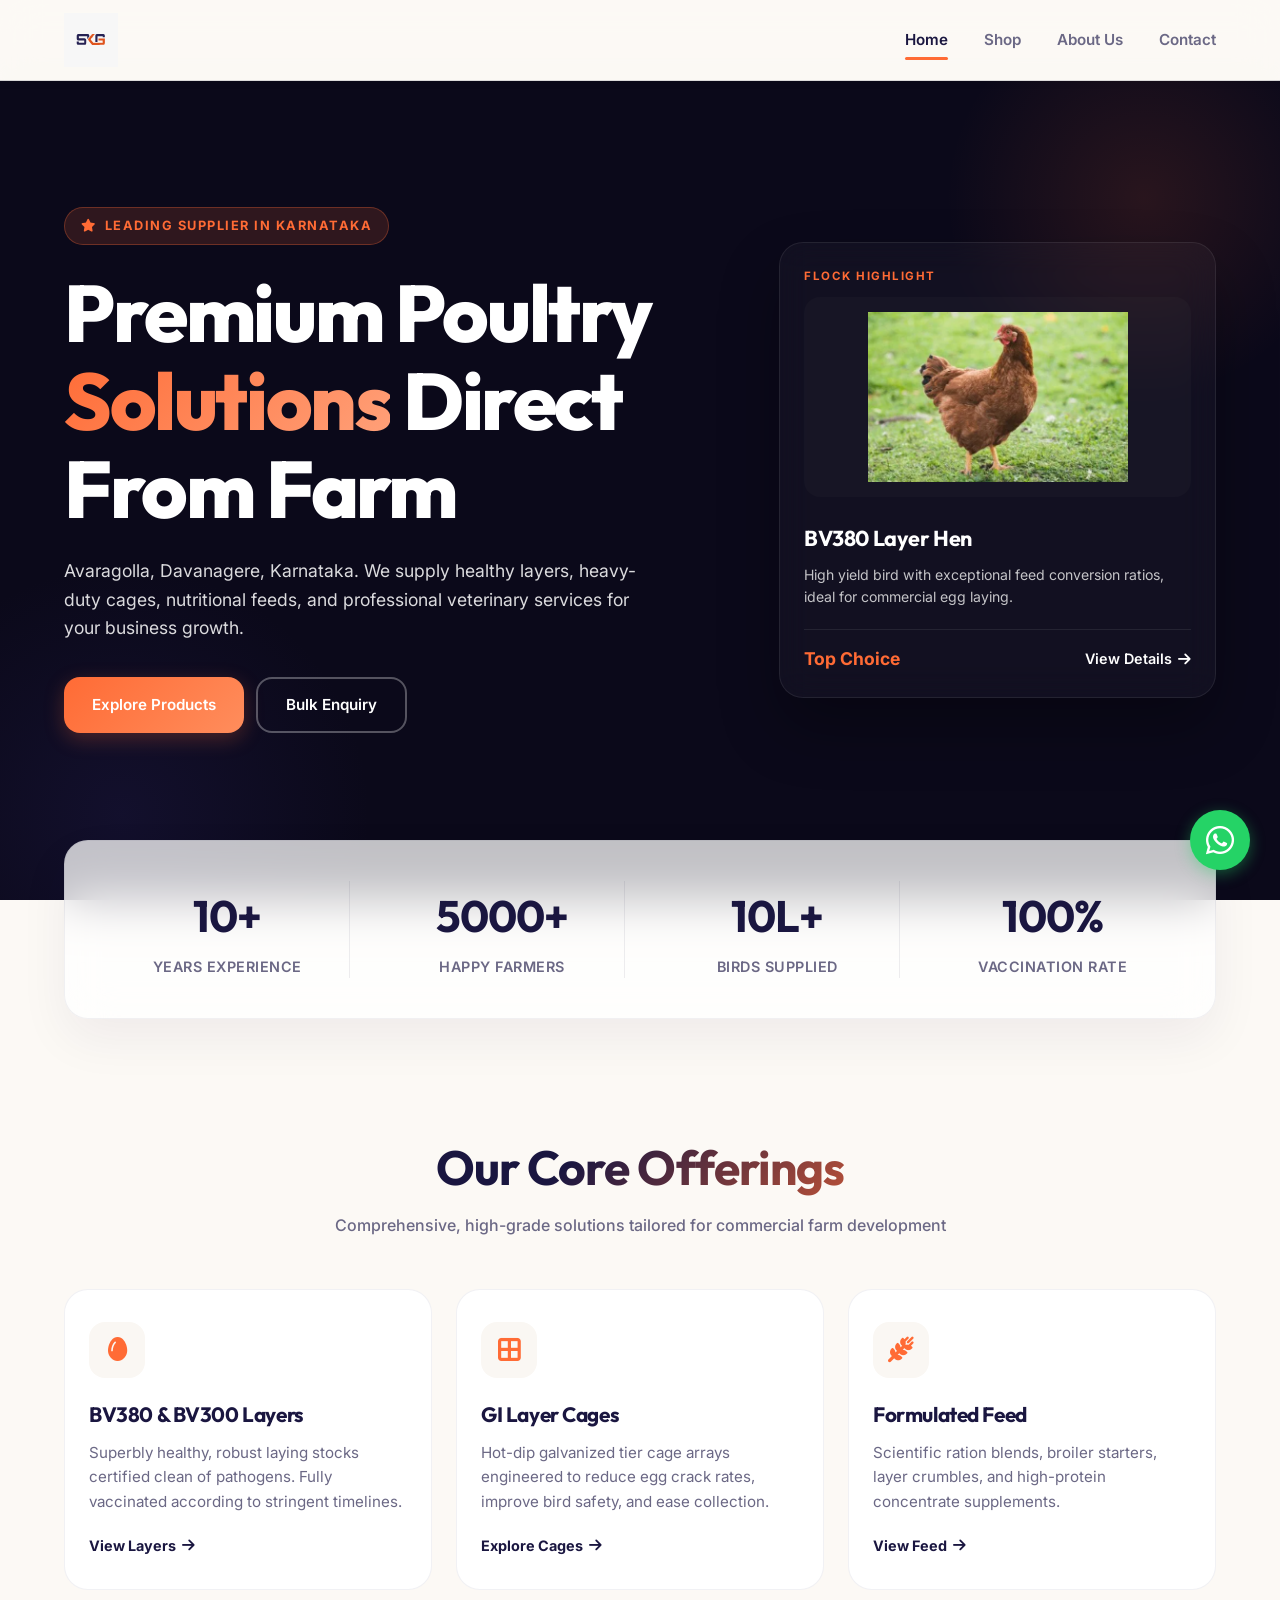
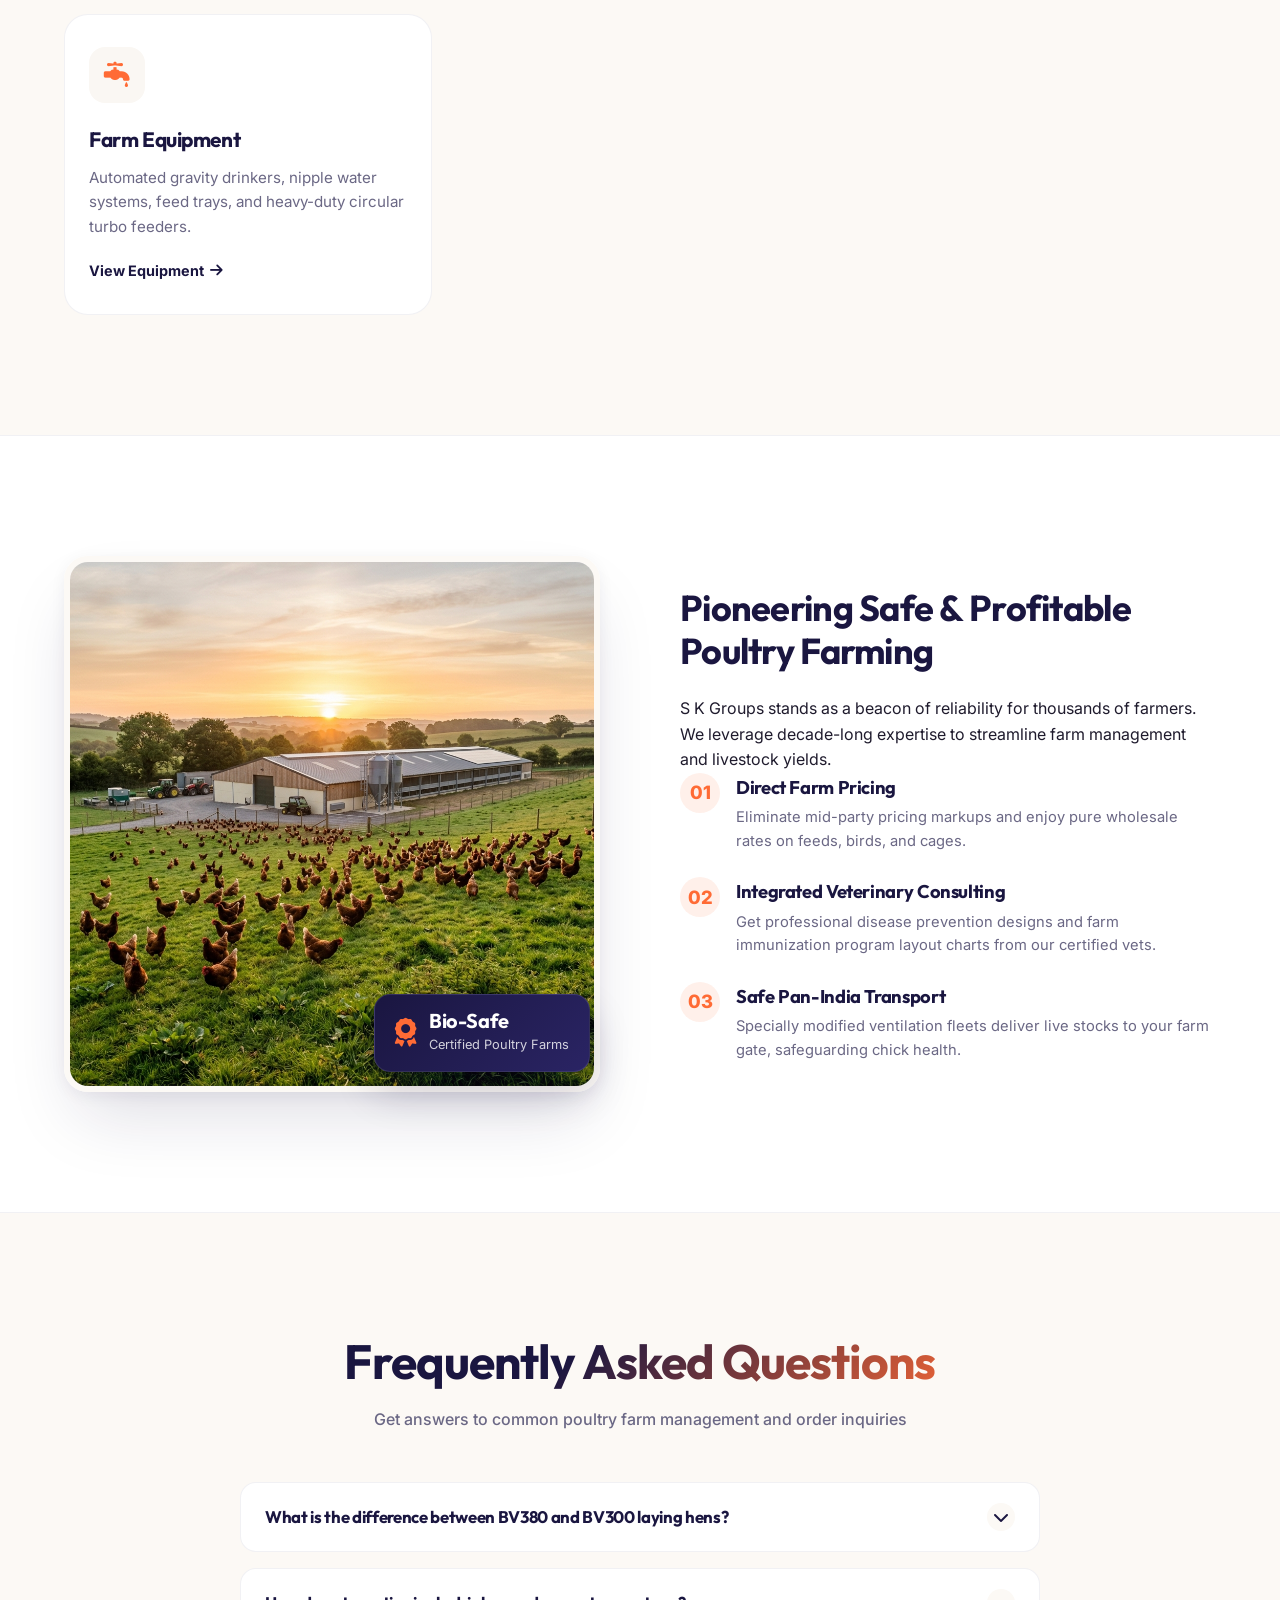
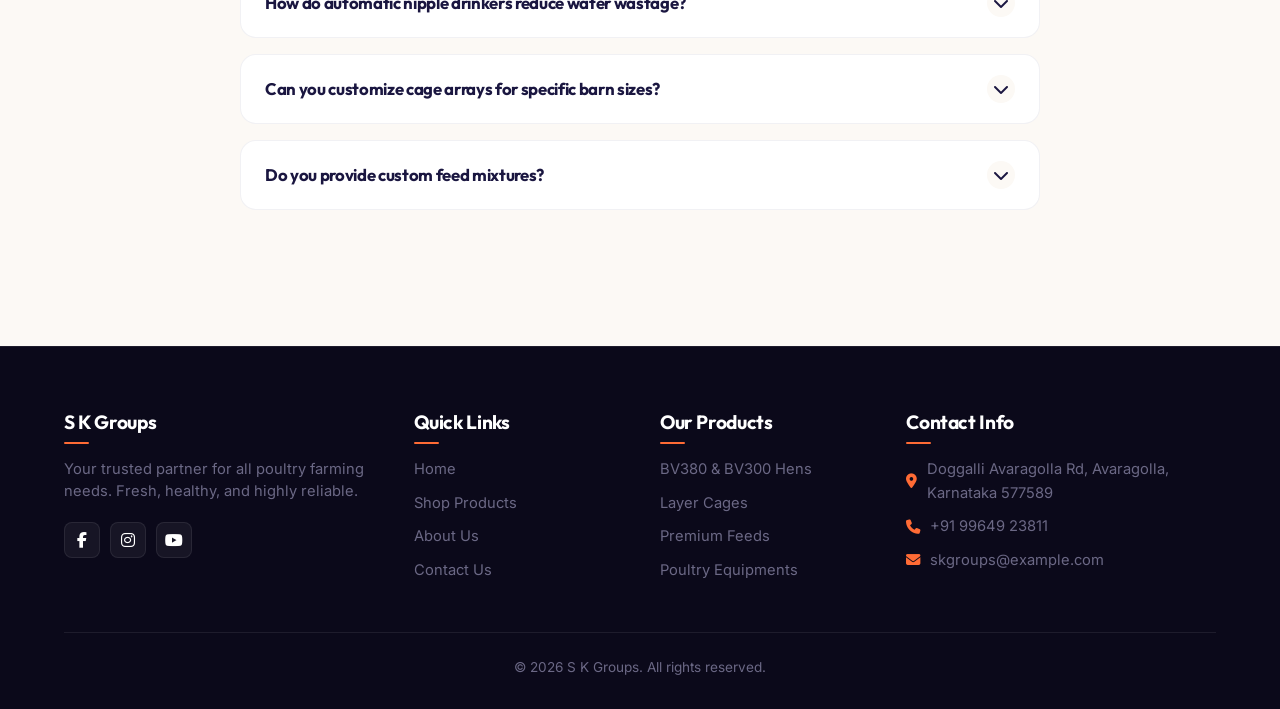
==== commit 1b990eee: "Add transportation box product" ====
--- a/index.html
+++ b/index.html
@@ -81,8 +81,8 @@
         <p>Happy Farmers</p>
       </div>
       <div class="stat-box">
-        <h3>50k+</h3>
-        <p>Birds Delivered</p>
+        <h3>10L+</h3>
+        <p>Birds Supplied</p>
       </div>
       <div class="stat-box">
         <h3>100%</h3>
@@ -259,9 +259,9 @@
           <h3>S K Groups</h3>
           <p>Your trusted partner for all poultry farming needs. Fresh, healthy, and highly reliable.</p>
           <div class="social-links">
-            <a href="#"><i class="fa-brands fa-facebook-f"></i></a>
+            <a href="https://www.facebook.com/share/1DdkZFGR5d/" target="_blank" rel="noopener noreferrer" aria-label="Facebook"><i class="fa-brands fa-facebook-f"></i></a>
             <a href="#"><i class="fa-brands fa-instagram"></i></a>
-            <a href="#"><i class="fa-brands fa-youtube"></i></a>
+            <a href="https://youtube.com/@skgroups1031?si=DHdLFByPcZqqplw5" target="_blank" rel="noopener noreferrer" aria-label="YouTube"><i class="fa-brands fa-youtube"></i></a>
           </div>
         </div>
         
--- a/style.css
+++ b/style.css
@@ -114,6 +114,236 @@
   font-weight: 500;
 }
 
+.section-kicker {
+  display: inline-flex;
+  align-items: center;
+  gap: 8px;
+  padding: 7px 14px;
+  border-radius: 999px;
+  background: rgba(26, 22, 64, 0.06);
+  color: var(--accent-color);
+  font-size: 0.75rem;
+  font-weight: 800;
+  text-transform: uppercase;
+  letter-spacing: 0.12em;
+  margin-bottom: 14px;
+}
+
+.section-kicker-light {
+  background: rgba(255, 255, 255, 0.12);
+  color: #FFD9CB;
+}
+
+body.shop-page {
+  background:
+    radial-gradient(circle at top left, rgba(255, 107, 53, 0.08), transparent 28%),
+    radial-gradient(circle at 90% 10%, rgba(42, 36, 100, 0.08), transparent 26%),
+    var(--primary-bg);
+}
+
+body.shop-page .page-header {
+  background:
+    linear-gradient(135deg, rgba(11, 9, 26, 0.98), rgba(26, 22, 64, 0.96)),
+    var(--dark-bg);
+  padding: 56px 0 52px;
+  text-align: left;
+}
+
+body.shop-page .page-header::before {
+  width: 420px;
+  height: 420px;
+  top: -20%;
+  right: -12%;
+  background: radial-gradient(circle, rgba(255, 107, 53, 0.14) 0%, rgba(255, 107, 53, 0) 70%);
+}
+
+body.shop-page .page-header::after {
+  width: 520px;
+  height: 520px;
+  bottom: -34%;
+  left: -14%;
+  background: radial-gradient(circle, rgba(88, 73, 176, 0.24) 0%, rgba(42, 36, 100, 0) 72%);
+}
+
+.shop-hero-inner {
+  display: grid;
+  gap: 28px;
+  position: relative;
+  z-index: 2;
+}
+
+.shop-hero-copy h1 {
+  font-size: clamp(2.4rem, 4.8vw, 4.5rem);
+  line-height: 1.04;
+  color: var(--text-light);
+  margin-bottom: 16px;
+  max-width: 11ch;
+}
+
+.shop-hero-copy p {
+  color: rgba(255, 255, 255, 0.74);
+  font-size: 1.02rem;
+  max-width: 60ch;
+}
+
+.shop-hero-actions {
+  display: flex;
+  flex-wrap: wrap;
+  gap: 12px;
+  margin-top: 24px;
+}
+
+.shop-hero-actions .btn {
+  min-width: 170px;
+}
+
+.shop-hero-metrics {
+  display: grid;
+  grid-template-columns: repeat(3, minmax(0, 1fr));
+  gap: 12px;
+  margin-top: 28px;
+}
+
+.metric-pill {
+  padding: 18px 16px;
+  border-radius: 20px;
+  background: rgba(255, 255, 255, 0.08);
+  border: 1px solid rgba(255, 255, 255, 0.12);
+  backdrop-filter: blur(14px);
+}
+
+.metric-pill strong {
+  display: block;
+  color: var(--text-light);
+  font-size: 1.35rem;
+  font-family: var(--font-heading);
+  margin-bottom: 4px;
+}
+
+.metric-pill span {
+  color: rgba(255, 255, 255, 0.68);
+  font-size: 0.82rem;
+  font-weight: 500;
+}
+
+.shop-hero-panel {
+  background: rgba(255, 255, 255, 0.08);
+  border: 1px solid rgba(255, 255, 255, 0.12);
+  border-radius: 28px;
+  padding: 24px;
+  backdrop-filter: blur(18px);
+  box-shadow: 0 30px 60px rgba(0, 0, 0, 0.18);
+  align-self: center;
+}
+
+.shop-panel-label {
+  color: rgba(255, 255, 255, 0.66);
+  font-size: 0.78rem;
+  font-weight: 800;
+  letter-spacing: 0.14em;
+  text-transform: uppercase;
+  margin-bottom: 18px;
+}
+
+.shop-category-list {
+  display: grid;
+  gap: 14px;
+  margin-bottom: 22px;
+}
+
+.shop-category-list li {
+  padding: 16px 16px 16px 18px;
+  border-radius: 20px;
+  background: rgba(255, 255, 255, 0.08);
+  border: 1px solid rgba(255, 255, 255, 0.08);
+}
+
+.shop-category-list span {
+  display: block;
+  color: var(--text-light);
+  font-size: 1rem;
+  font-weight: 700;
+  margin-bottom: 4px;
+}
+
+.shop-category-list small {
+  color: rgba(255, 255, 255, 0.68);
+  font-size: 0.86rem;
+}
+
+.shop-panel-cta {
+  width: 100%;
+}
+
+.shop-intro {
+  padding-top: 42px;
+}
+
+.shop-intro-grid {
+  display: grid;
+  gap: 24px;
+}
+
+.shop-intro-copy h2 {
+  font-size: clamp(1.9rem, 3vw, 2.9rem);
+  line-height: 1.08;
+  margin-bottom: 14px;
+  max-width: 13ch;
+}
+
+.shop-intro-copy p {
+  color: var(--text-muted);
+  max-width: 60ch;
+}
+
+.shop-highlight-grid {
+  display: grid;
+  gap: 16px;
+}
+
+.shop-highlight-card {
+  background: var(--card-bg);
+  border: 1px solid var(--border-color);
+  border-radius: 24px;
+  padding: 22px;
+  box-shadow: var(--shadow-subtle);
+}
+
+.shop-highlight-card i {
+  font-size: 1.2rem;
+  color: var(--accent-color);
+  width: 44px;
+  height: 44px;
+  border-radius: 14px;
+  display: inline-flex;
+  align-items: center;
+  justify-content: center;
+  background: rgba(255, 107, 53, 0.1);
+  margin-bottom: 14px;
+}
+
+.shop-highlight-card h3 {
+  font-size: 1.1rem;
+  margin-bottom: 8px;
+}
+
+.shop-highlight-card p {
+  color: var(--text-muted);
+  font-size: 0.92rem;
+  margin: 0;
+}
+
+.shop-catalog {
+  position: relative;
+}
+
+.shop-toolbar {
+  display: flex;
+  flex-direction: column;
+  gap: 14px;
+  width: 100%;
+}
+
 /* --- BUTTONS --- */
 .btn {
   display: inline-flex;
@@ -811,28 +1041,39 @@
   display: flex;
   flex-direction: column;
   margin-bottom: 36px;
-  border-bottom: 1px solid var(--border-color);
-  padding-bottom: 20px;
-  gap: 20px;
+  padding: 24px;
+  gap: 18px;
   align-items: flex-start;
+  background: rgba(255, 255, 255, 0.75);
+  border: 1px solid rgba(26, 22, 64, 0.08);
+  border-radius: 28px;
+  box-shadow: var(--shadow-subtle);
+  backdrop-filter: blur(18px);
 }
 
 .dashboard-title-info {
   display: flex;
-  align-items: center;
-  gap: 12px;
+  flex-direction: column;
+  align-items: flex-start;
+  gap: 4px;
 }
 
 .dashboard-title-info h2 {
-  font-size: 1.5rem;
+  font-size: 2rem;
   color: var(--primary-color);
 }
 
+.dashboard-title-info p {
+  color: var(--text-muted);
+  max-width: 60ch;
+  font-size: 0.96rem;
+}
+
 .product-count-badge {
-  background-color: rgba(26, 22, 64, 0.08);
-  padding: 4px 12px;
-  border-radius: 20px;
-  font-size: 0.8rem;
+  background: linear-gradient(135deg, rgba(26, 22, 64, 0.1), rgba(255, 107, 53, 0.14));
+  padding: 8px 14px;
+  border-radius: 999px;
+  font-size: 0.82rem;
   font-weight: 700;
   color: var(--primary-color);
 }
@@ -846,22 +1087,23 @@
 }
 
 .filter-btn {
-  background-color: var(--card-bg);
+  background-color: rgba(255, 255, 255, 0.92);
   color: var(--text-muted);
-  border: 1px solid var(--border-color);
-  padding: 8px 16px;
-  border-radius: 30px;
+  border: 1px solid rgba(26, 22, 64, 0.09);
+  padding: 10px 16px;
+  border-radius: 999px;
   font-weight: 600;
   font-size: 0.85rem;
   cursor: pointer;
   transition: var(--transition);
   font-family: var(--font-body);
+  box-shadow: 0 6px 20px rgba(26, 22, 64, 0.04);
 }
 
 .filter-btn:hover {
   color: var(--primary-color);
   border-color: rgba(26, 22, 64, 0.15);
-  background-color: rgba(26, 22, 64, 0.02);
+  background-color: rgba(26, 22, 64, 0.03);
 }
 
 .filter-btn.active {
@@ -1743,6 +1985,44 @@
   .section-title h2 {
     font-size: 2.75rem;
     margin-bottom: 16px;
+  }
+
+  .shop-hero-inner {
+    grid-template-columns: 1.1fr 0.9fr;
+    gap: 32px;
+    align-items: center;
+  }
+
+  .shop-hero-copy h1 {
+    max-width: 12ch;
+  }
+
+  .shop-hero-panel {
+    padding: 28px;
+  }
+
+  .shop-intro-grid {
+    grid-template-columns: 0.95fr 1.05fr;
+    align-items: start;
+    gap: 30px;
+  }
+
+  .shop-highlight-grid {
+    grid-template-columns: repeat(3, minmax(0, 1fr));
+  }
+
+  .shop-toolbar {
+    flex-direction: row;
+    align-items: center;
+    justify-content: space-between;
+  }
+
+  .shop-filters {
+    justify-content: flex-end;
+  }
+
+  body.shop-page .product-grid {
+    grid-template-columns: repeat(2, minmax(0, 1fr));
   }
   
   /* Reset Slide-In Navigation to Horizontal Navbar */
@@ -1936,6 +2216,32 @@
   .page-header h1 {
     font-size: 3.5rem;
   }
+
+  body.shop-page .page-header {
+    padding: 78px 0 72px;
+  }
+
+  .shop-hero-inner {
+    grid-template-columns: 1.1fr 0.9fr;
+    gap: 48px;
+  }
+
+  .shop-hero-copy p {
+    font-size: 1.08rem;
+  }
+
+  .shop-hero-metrics {
+    max-width: 560px;
+  }
+
+  .shop-intro-grid {
+    gap: 36px;
+    align-items: center;
+  }
+
+  .shop-highlight-card {
+    padding: 24px;
+  }
   
   /* Shop dashboard count alignment */
   .dashboard-filter-bar {
@@ -1944,9 +2250,19 @@
     align-items: center;
     padding-bottom: 24px;
   }
+
+  .shop-toolbar {
+    width: auto;
+    flex: 1;
+    justify-content: flex-end;
+  }
   
   .shop-filters {
     width: auto;
+  }
+
+  body.shop-page .product-grid {
+    grid-template-columns: repeat(3, minmax(0, 1fr));
   }
   
   /* Contact page split columns */
